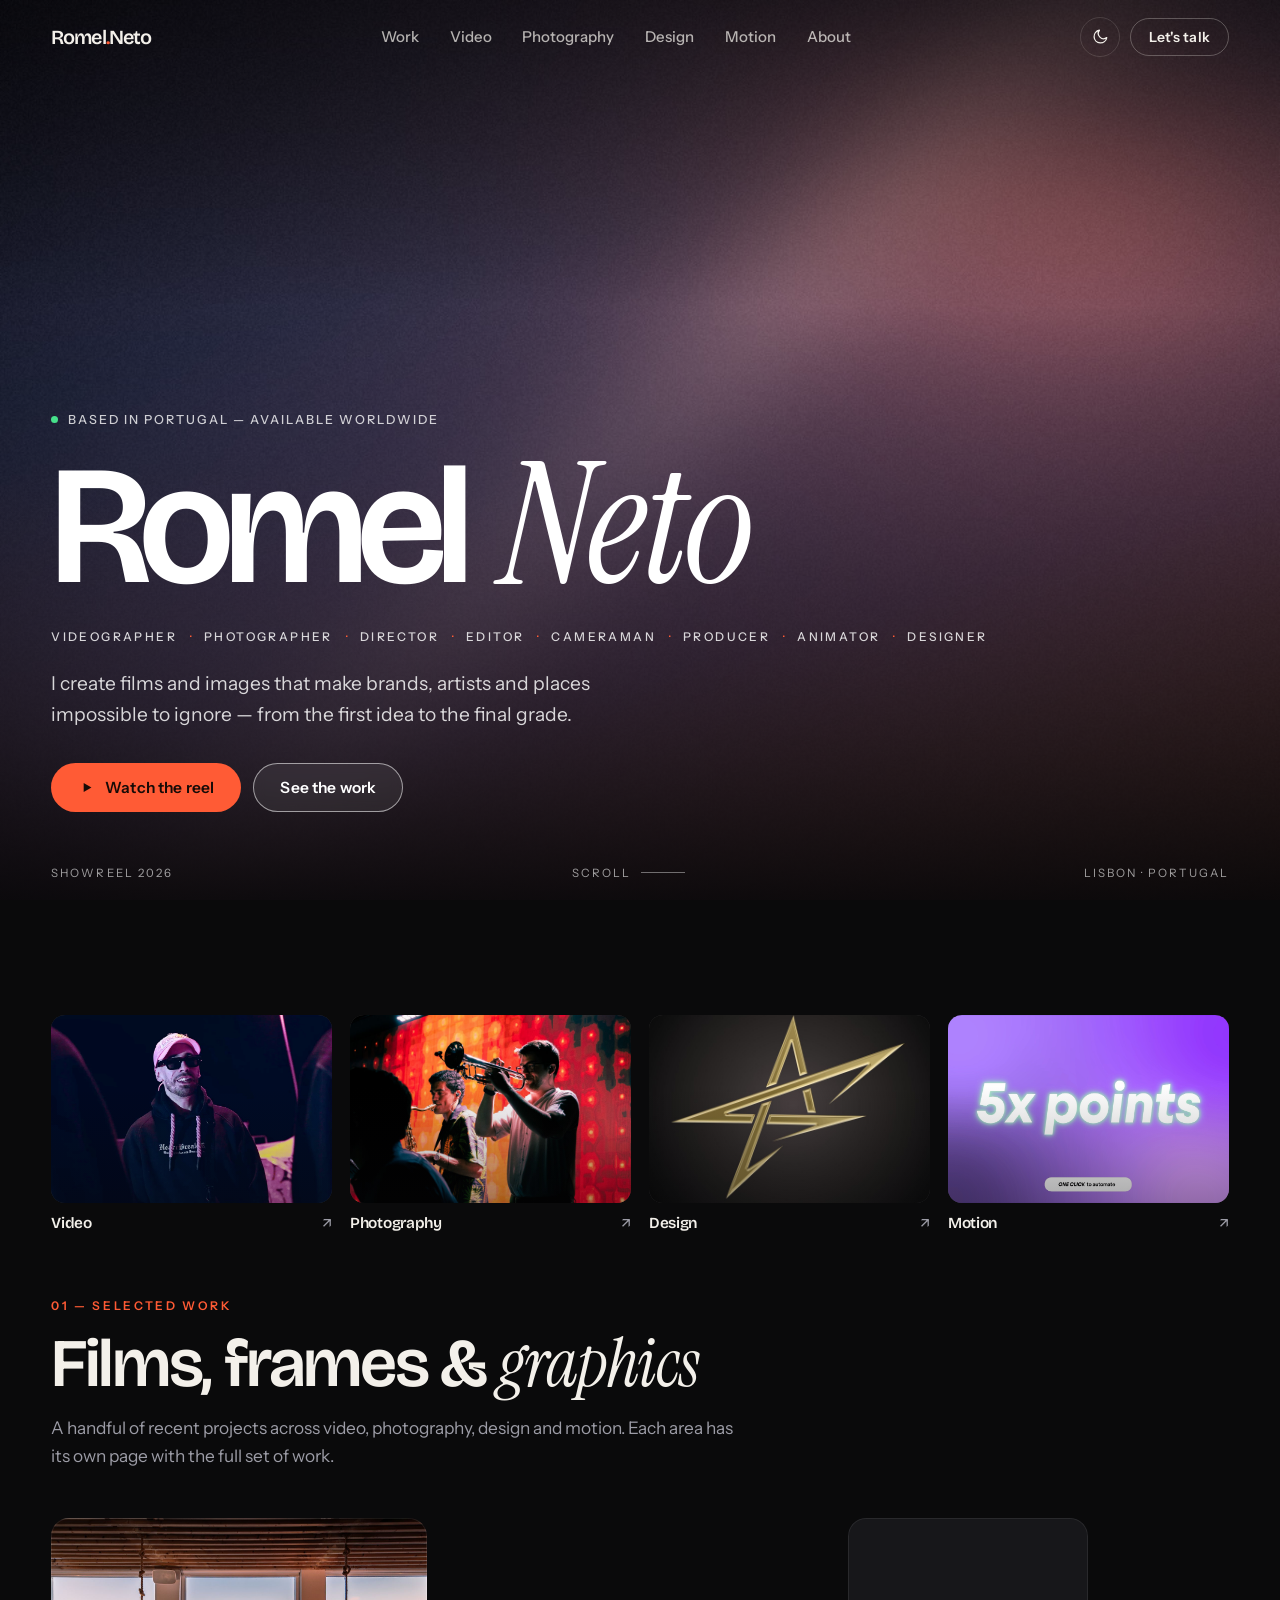
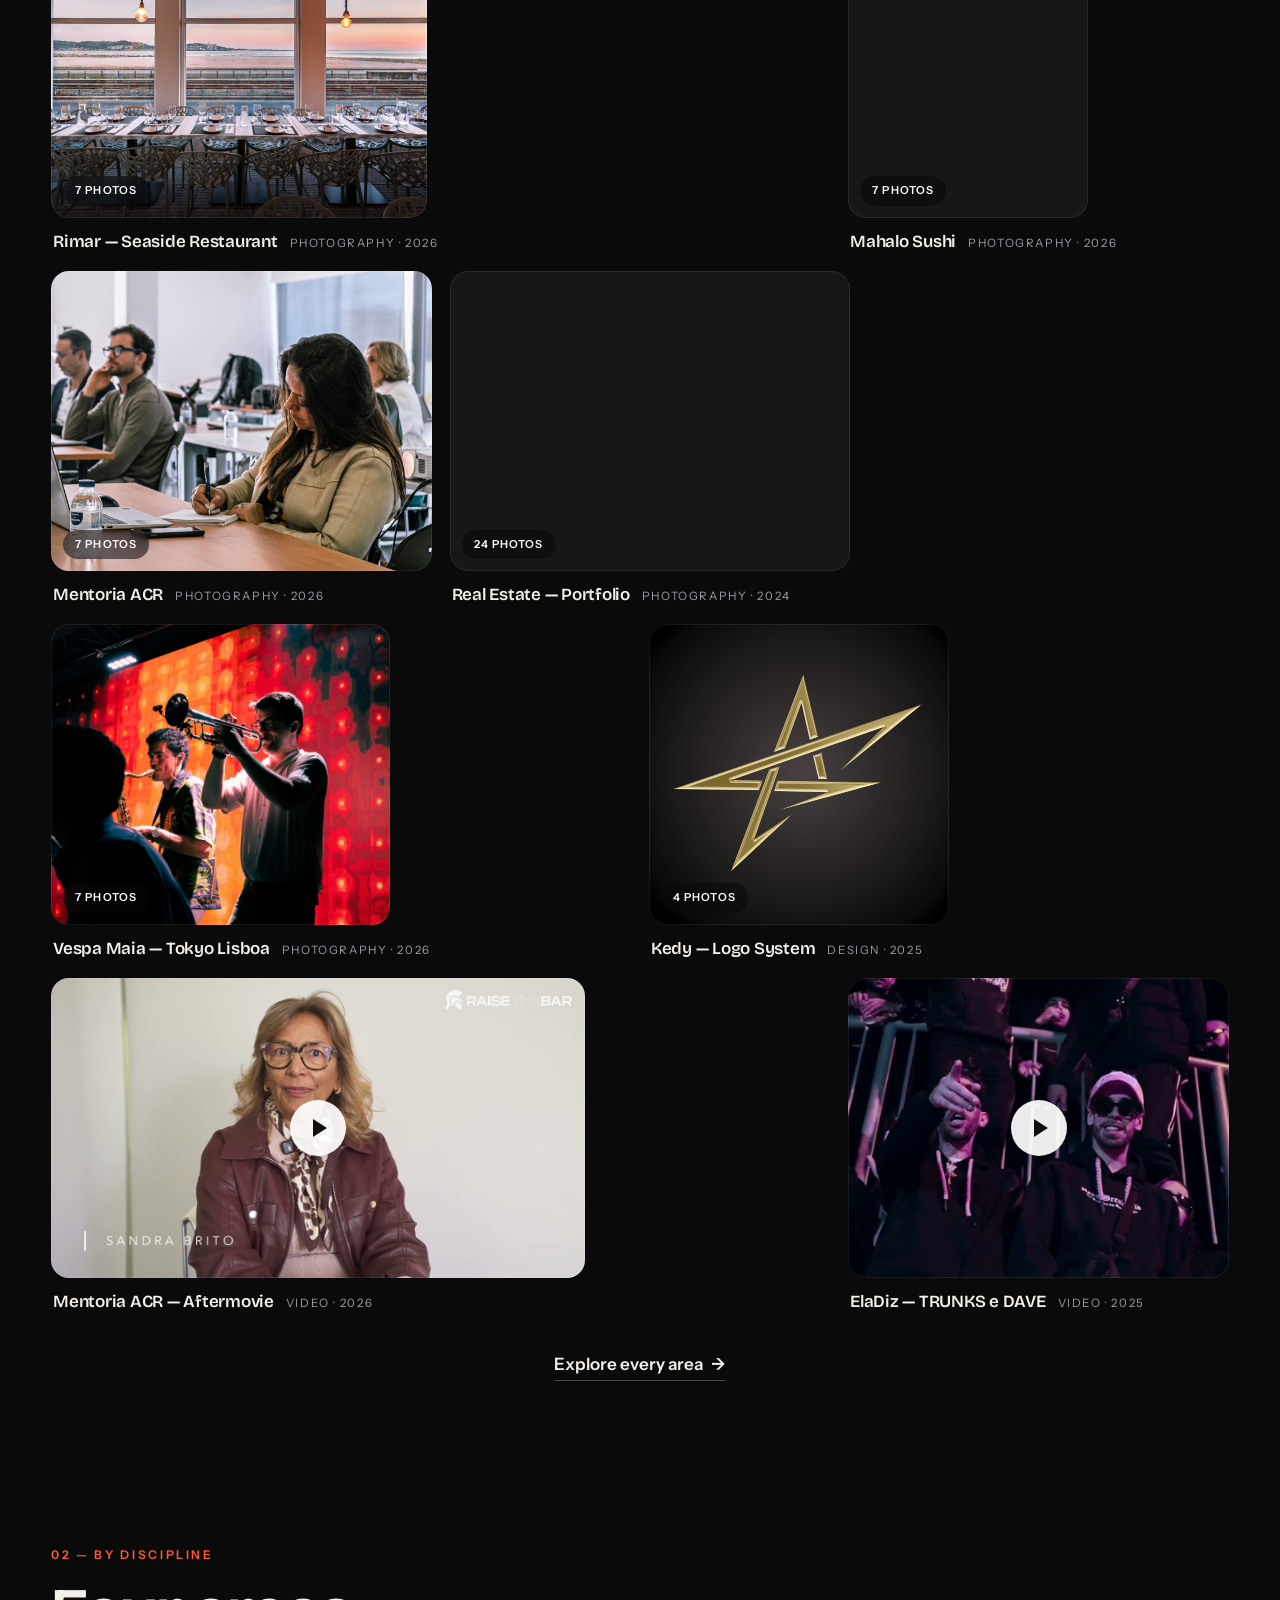
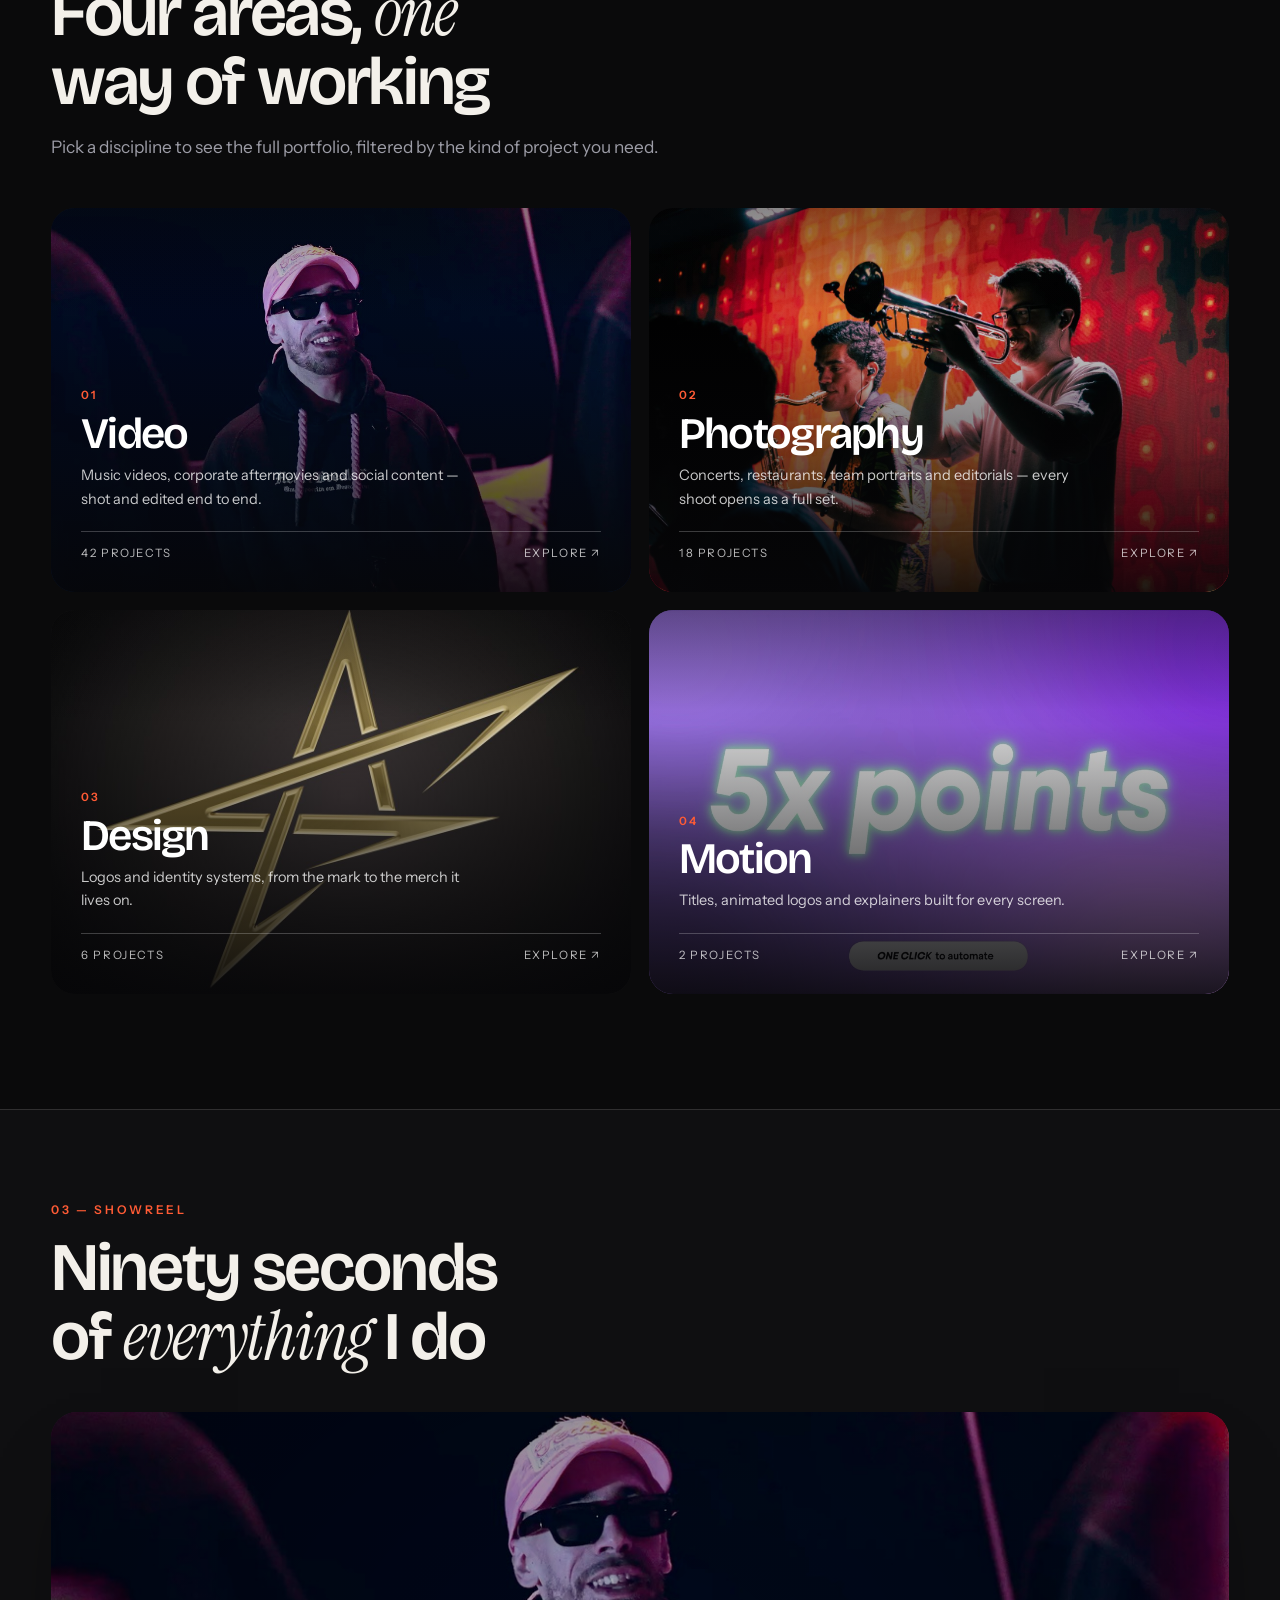
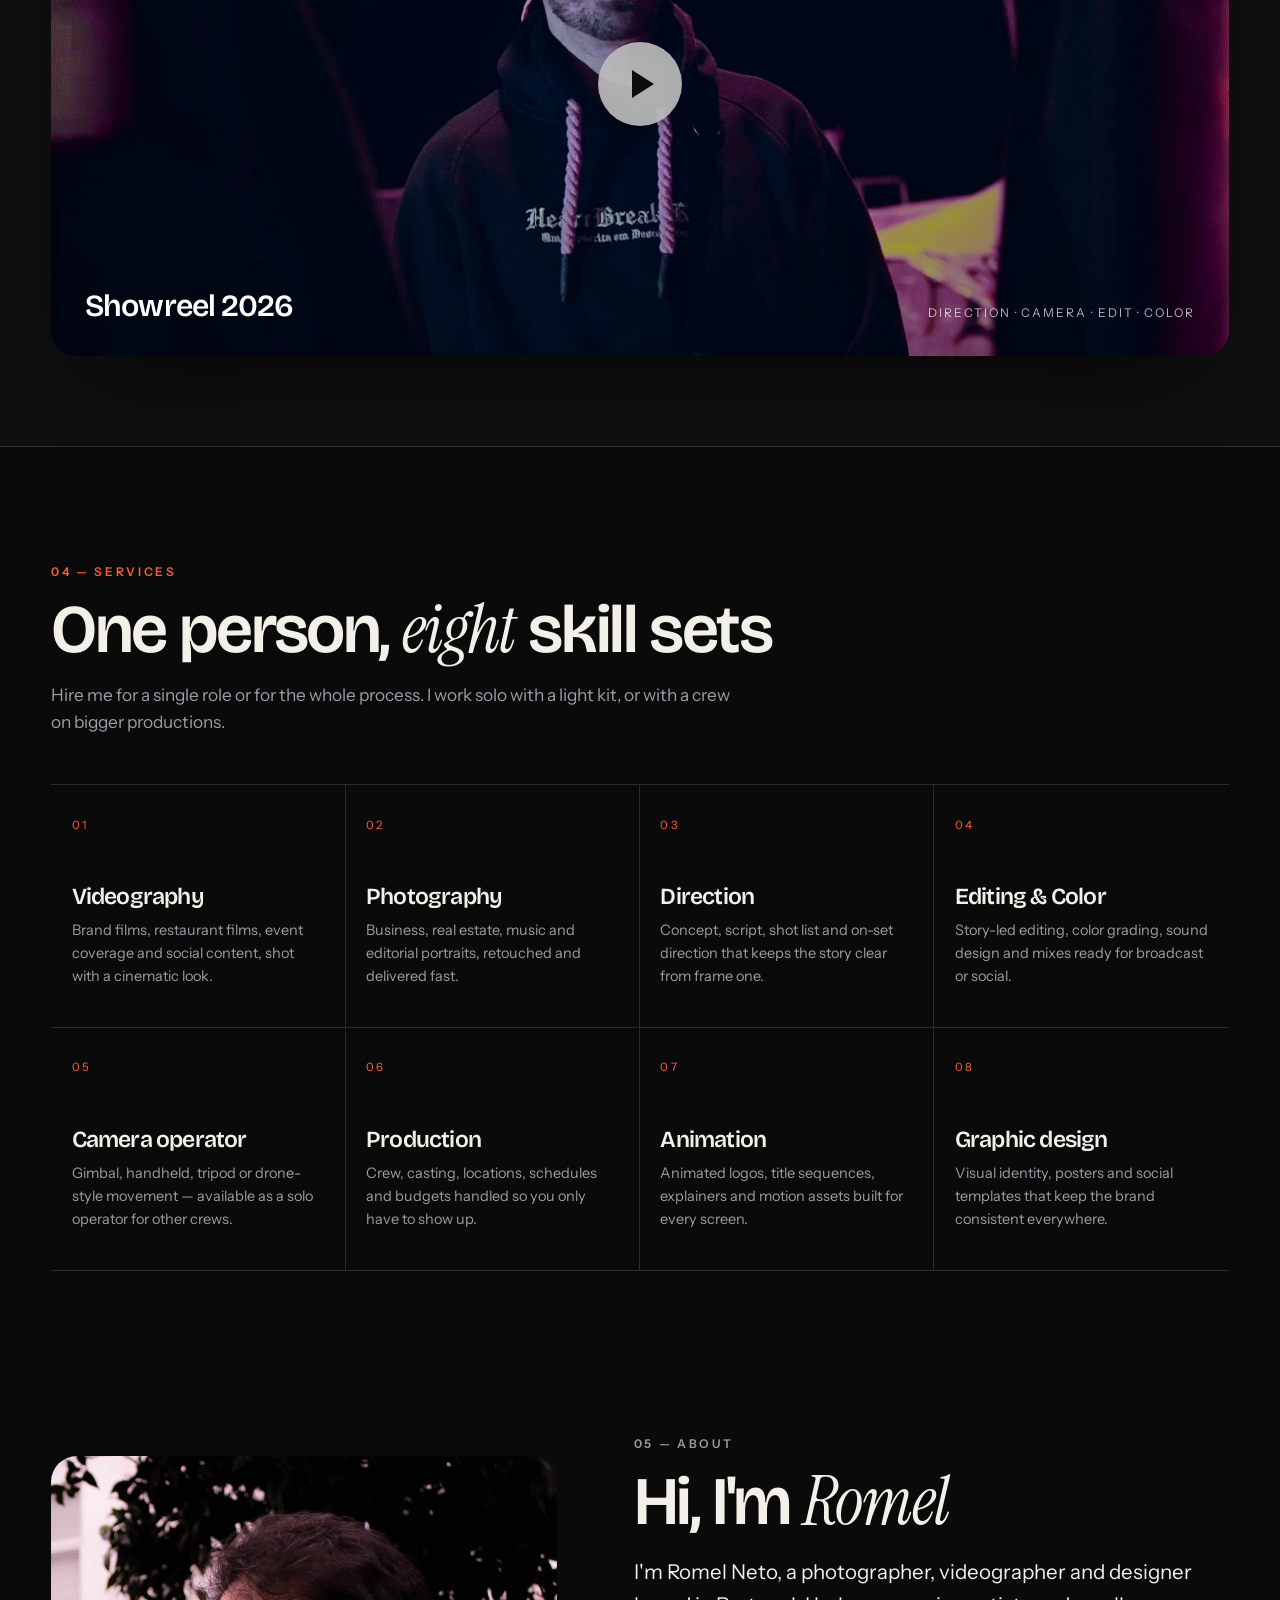
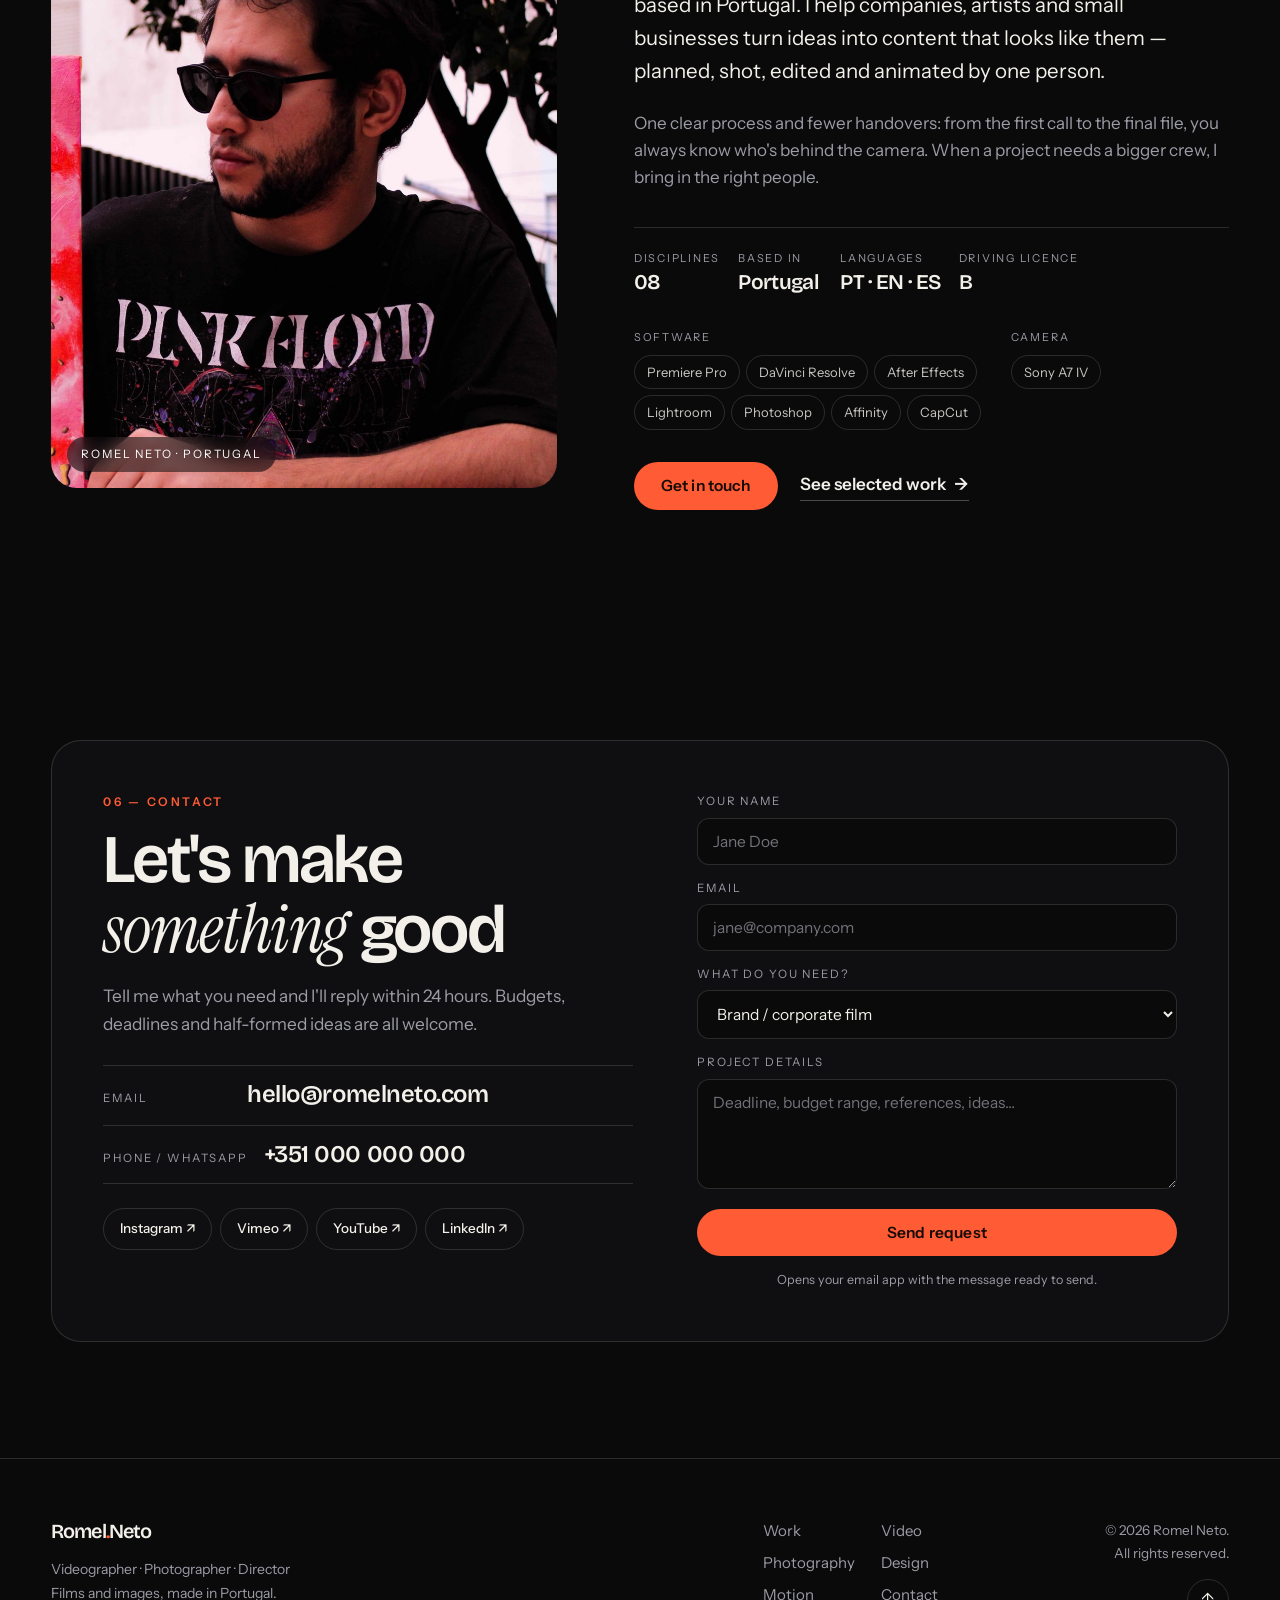
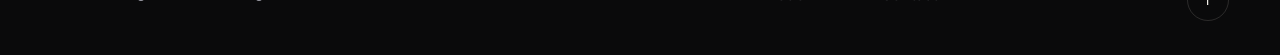
==== index.html @ f3e56a15 "Portfolio site: home, video, photography, design and motion - Static site with per-area pages and ph" ====
<!DOCTYPE html>
<html lang="en" data-theme="dark">
<head>
<meta charset="utf-8">
<meta name="viewport" content="width=device-width, initial-scale=1, viewport-fit=cover">
<title>Romel Neto — Videographer, Photographer &amp; Director</title>
<meta name="description" content="Romel Neto is a photographer, videographer and designer based in Portugal, helping companies, artists and small businesses turn ideas into content that looks like them.">
<meta name="theme-color" content="#0a0a0b">
<meta property="og:type" content="website">
<meta property="og:title" content="Romel Neto — Videographer, Photographer &amp; Director">
<meta property="og:description" content="Films, photography, design and motion graphics. From the first idea to the final grade.">
<meta property="og:image" content="assets/images/hero.jpg">
<link rel="icon" href="data:image/svg+xml,%3Csvg xmlns='http://www.w3.org/2000/svg' viewBox='0 0 64 64'%3E%3Crect width='64' height='64' rx='14' fill='%230a0a0b'/%3E%3Ctext x='32' y='44' font-family='Helvetica,Arial' font-size='30' font-weight='700' fill='%23ff5b35' text-anchor='middle'%3ERN%3C/text%3E%3C/svg%3E">
<script type="application/ld+json">
{"@context":"https://schema.org","@type":"Person","name":"Romel Neto","jobTitle":"Videographer, Photographer, Director, Editor, Cameraman, Producer, Animator, Designer","description":"Photographer, videographer and designer based in Portugal, helping companies, artists and small businesses turn ideas into content that looks like them.","image":"assets/images/hero.jpg","email":"hello@romelneto.com","address":{"@type":"PostalAddress","addressCountry":"PT"},"knowsAbout":["Videography","Photography","Film direction","Video editing","Color grading","Production","Animation","Graphic design"]}
</script>
<link rel="preconnect" href="https://fonts.googleapis.com">
<link rel="preconnect" href="https://fonts.gstatic.com" crossorigin>
<link rel="stylesheet" href="https://fonts.googleapis.com/css2?family=Bricolage+Grotesque:opsz,wght@12..96,400;12..96,500;12..96,600;12..96,700&family=Instrument+Sans:ital,wght@0,400;0,500;0,600;1,400&family=Instrument+Serif:ital@0;1&display=swap">
<link rel="stylesheet" href="assets/css/styles.css">
</head>
<body>
<a class="skip" href="#work">Skip to work</a>

<header class="head" id="head">
  <div class="shell head-inner">
    <a class="brand" href="#top">Romel<span class="brand-dot">.</span>Neto</a>

    <nav class="nav" aria-label="Main navigation">
      <a href="#work">Work</a>
      <a href="video.html">Video</a>
      <a href="photography.html">Photography</a>
      <a href="design.html">Design</a>
      <a href="motion.html">Motion</a>
      <a href="#about">About</a>
    </nav>

    <div class="head-actions">
      <button class="icon-btn" id="themeBtn" type="button" aria-label="Switch to light theme">
        <svg class="i-moon" viewBox="0 0 24 24" aria-hidden="true"><path d="M21 12.8A8.5 8.5 0 1 1 11.2 3a7 7 0 0 0 9.8 9.8Z"/></svg>
        <svg class="i-sun" viewBox="0 0 24 24" aria-hidden="true"><circle cx="12" cy="12" r="4.2"/><path d="M12 2v2.6M12 19.4V22M2 12h2.6M19.4 12H22M4.9 4.9l1.8 1.8M17.3 17.3l1.8 1.8M19.1 4.9l-1.8 1.8M6.7 17.3l-1.8 1.8"/></svg>
      </button>
      <a class="btn btn--ghost btn--sm head-cta" href="#contact">Let's talk</a>
      <button class="burger" id="burger" type="button" aria-label="Open menu" aria-expanded="false" aria-controls="mobileNav">
        <span></span><span></span>
      </button>
    </div>
  </div>

  <div class="mobile-nav" id="mobileNav" hidden>
    <a href="#work">Work</a>
    <a href="video.html">Video</a>
    <a href="photography.html">Photography</a>
    <a href="design.html">Design</a>
    <a href="motion.html">Motion</a>
    <a href="#about">About</a>
    <a href="#contact">Contact</a>
    <a class="mobile-mail" href="mailto:hello@romelneto.com">hello@romelneto.com</a>
  </div>
</header>

<main>
  <!-- ============ HERO ============ -->
  <section class="hero" id="top">
    <div class="hero-media">
      <!-- Replace assets/images/hero.jpg and (optionally) assets/video/hero.mp4 with your own footage -->
      <img src="assets/images/hero.jpg" alt="" fetchpriority="high">
      <video id="heroVideo" muted loop playsinline preload="none" poster="assets/images/hero.jpg" data-src="assets/video/hero.mp4"></video>
      <span class="hero-scrim" aria-hidden="true"></span>
    </div>

    <div class="shell hero-inner">
      <p class="eyebrow"><span class="pulse" aria-hidden="true"></span> Based in Portugal — available worldwide</p>

      <h1 class="hero-title">
        <span class="hero-line">Romel</span>
        <span class="hero-line serif">Neto</span>
      </h1>

      <p class="roles"><span>Videographer</span><span>Photographer</span><span>Director</span><span>Editor</span><span>Cameraman</span><span>Producer</span><span>Animator</span><span>Designer</span></p>

      <p class="hero-lead">I create films and images that make brands, artists and places impossible to ignore — from the first idea to the final grade.</p>

      <div class="hero-cta">
        <button class="btn btn--primary" id="watchReel" type="button">
          <svg viewBox="0 0 24 24" aria-hidden="true"><path d="M8 5.5v13l11-6.5-11-6.5Z"/></svg>
          Watch the reel
        </button>
        <a class="btn btn--glass" href="#work">See the work</a>
      </div>
    </div>

    <div class="hero-foot shell">
      <span>Showreel 2026</span>
      <a class="scroll-cue" href="#work"><span>Scroll</span><i aria-hidden="true"></i></a>
      <span>Lisbon · Portugal</span>
    </div>
  </section>

  <!-- ============ WORK ============ -->
  <section class="section" id="work">
    <div class="shell">
      <!-- Quick area selector — rendered from AREAS in assets/js/projects.js -->
      <nav class="area-strip reveal" id="areaStrip" aria-label="Browse by area"></nav>

      <header class="sec-head reveal">
        <p class="kicker">01 — Selected work</p>
        <h2>Films, frames &amp; <span class="serif">graphics</span></h2>
        <p class="sec-lead">A handful of recent projects across video, photography, design and motion. Each area has its own page with the full set of work.</p>
      </header>

      <div class="work-grid" id="workGrid"></div>

      <div class="work-more reveal">
        <a class="link-arrow" href="#areas">Explore every area <span aria-hidden="true">→</span></a>
      </div>
    </div>
  </section>

  <!-- ============ AREAS ============ -->
  <section class="section section--tight" id="areas">
    <div class="shell">
      <header class="sec-head reveal">
        <p class="kicker">02 — By discipline</p>
        <h2>Four areas, <span class="serif">one</span> way of working</h2>
        <p class="sec-lead">Pick a discipline to see the full portfolio, filtered by the kind of project you need.</p>
      </header>

      <div class="area-cards" id="areaCards"></div>
    </div>
  </section>

  <!-- ============ REEL ============ -->
  <section class="reel-band">
    <div class="shell">
      <div class="reel-head reveal">
        <p class="kicker">03 — Showreel</p>
        <h2>Ninety seconds of <span class="serif">everything</span> I do</h2>
      </div>
      <button class="reel-card reveal" id="reelCard" type="button" data-poster="assets/images/reel.jpg" data-src="assets/video/reel.mp4" data-title="Showreel 2026">
        <img src="assets/images/reel.jpg" alt="Showreel 2026 — still frame">
        <span class="play-badge play-badge--lg" aria-hidden="true"><i></i></span>
        <span class="reel-meta">
          <b>Showreel 2026</b>
          <small>Direction · Camera · Edit · Color</small>
        </span>
      </button>
    </div>
  </section>

  <!-- ============ SERVICES ============ -->
  <section class="section" id="services">
    <div class="shell">
      <header class="sec-head reveal">
        <p class="kicker">04 — Services</p>
        <h2>One person, <span class="serif">eight</span> skill sets</h2>
        <p class="sec-lead">Hire me for a single role or for the whole process. I work solo with a light kit, or with a crew on bigger productions.</p>
      </header>

      <ul class="services">
        <li class="service reveal"><span class="num">01</span><h3>Videography</h3><p>Brand films, restaurant films, event coverage and social content, shot with a cinematic look.</p></li>
        <li class="service reveal"><span class="num">02</span><h3>Photography</h3><p>Business, real estate, music and editorial portraits, retouched and delivered fast.</p></li>
        <li class="service reveal"><span class="num">03</span><h3>Direction</h3><p>Concept, script, shot list and on-set direction that keeps the story clear from frame one.</p></li>
        <li class="service reveal"><span class="num">04</span><h3>Editing &amp; Color</h3><p>Story-led editing, color grading, sound design and mixes ready for broadcast or social.</p></li>
        <li class="service reveal"><span class="num">05</span><h3>Camera operator</h3><p>Gimbal, handheld, tripod or drone-style movement — available as a solo operator for other crews.</p></li>
        <li class="service reveal"><span class="num">06</span><h3>Production</h3><p>Crew, casting, locations, schedules and budgets handled so you only have to show up.</p></li>
        <li class="service reveal"><span class="num">07</span><h3>Animation</h3><p>Animated logos, title sequences, explainers and motion assets built for every screen.</p></li>
        <li class="service reveal"><span class="num">08</span><h3>Graphic design</h3><p>Visual identity, posters and social templates that keep the brand consistent everywhere.</p></li>
      </ul>
    </div>
  </section>

  <!-- ============ ABOUT ============ -->
  <section class="section section--tight" id="about">
    <div class="shell about">
      <div class="about-media reveal">
        <img src="assets/images/about.jpg" alt="Portrait of Romel Neto" loading="lazy">
        <span class="about-tag">Romel Neto · Portugal</span>
      </div>

      <div class="about-text reveal">
        <p class="kicker">05 — About</p>
        <h2>Hi, I'm <span class="serif">Romel</span></h2>
        <p class="lead">I'm Romel Neto, a photographer, videographer and designer based in Portugal. I help companies, artists and small businesses turn ideas into content that looks like them — planned, shot, edited and animated by one person.</p>
        <p>One clear process and fewer handovers: from the first call to the final file, you always know who's behind the camera. When a project needs a bigger crew, I bring in the right people.</p>

        <dl class="facts">
          <div><dt>Disciplines</dt><dd>08</dd></div>
          <div><dt>Based in</dt><dd>Portugal</dd></div>
          <div><dt>Languages</dt><dd>PT · EN · ES</dd></div>
          <div><dt>Driving licence</dt><dd>B</dd></div>
        </dl>

        <div class="skills">
          <div class="skills-block">
            <p class="skills-label">Software</p>
            <ul class="skills-list">
              <li>Premiere Pro</li>
              <li>DaVinci Resolve</li>
              <li>After Effects</li>
              <li>Lightroom</li>
              <li>Photoshop</li>
              <li>Affinity</li>
              <li>CapCut</li>
            </ul>
          </div>
          <div class="skills-block">
            <p class="skills-label">Camera</p>
            <ul class="skills-list">
              <li>Sony A7 IV</li>
            </ul>
          </div>
        </div>

        <div class="about-cta">
          <a class="btn btn--primary" href="#contact">Get in touch</a>
          <a class="link-arrow" href="#work">See selected work <span aria-hidden="true">→</span></a>
        </div>
      </div>
    </div>
  </section>

  <!-- ============ CONTACT ============ -->
  <section class="section" id="contact">
    <div class="shell">
      <div class="contact">
        <div class="contact-intro reveal">
          <p class="kicker">06 — Contact</p>
          <h2>Let's make <span class="serif">something</span> good</h2>
          <p class="lead">Tell me what you need and I'll reply within 24 hours. Budgets, deadlines and half-formed ideas are all welcome.</p>

          <div class="direct">
            <a class="direct-item" href="mailto:hello@romelneto.com">
              <span>Email</span>
              <b>hello@romelneto.com</b>
            </a>
            <a class="direct-item" href="tel:+351000000000">
              <span>Phone / WhatsApp</span>
              <b>+351 000 000 000</b>
            </a>
          </div>

          <ul class="socials">
            <li><a href="#" target="_blank" rel="noopener">Instagram ↗</a></li>
            <li><a href="#" target="_blank" rel="noopener">Vimeo ↗</a></li>
            <li><a href="#" target="_blank" rel="noopener">YouTube ↗</a></li>
            <li><a href="#" target="_blank" rel="noopener">LinkedIn ↗</a></li>
          </ul>
        </div>

        <!-- The form opens the visitor's email app (no server needed).
             For real inbox delivery, sign up at formspree.io and set action="https://formspree.io/f/YOUR_ID" method="POST". -->
        <form class="form reveal" id="contactForm" novalidate>
          <label class="field">
            <span>Your name</span>
            <input id="cfName" name="name" type="text" autocomplete="name" placeholder="Jane Doe" required>
          </label>
          <label class="field">
            <span>Email</span>
            <input id="cfEmail" name="email" type="email" autocomplete="email" placeholder="jane@company.com" required>
          </label>
          <label class="field">
            <span>What do you need?</span>
            <select id="cfType" name="type">
              <option>Brand / corporate film</option>
              <option>Restaurant film</option>
              <option>Music video</option>
              <option>Social media content</option>
              <option>Photography</option>
              <option>Graphic design</option>
              <option>Motion graphics</option>
              <option>Something else</option>
            </select>
          </label>
          <label class="field">
            <span>Project details</span>
            <textarea id="cfMsg" name="message" rows="4" placeholder="Deadline, budget range, references, ideas…" required></textarea>
          </label>
          <button class="btn btn--primary btn--block" type="submit">Send request</button>
          <p class="form-note">Opens your email app with the message ready to send.</p>
        </form>
      </div>
    </div>
  </section>
</main>

<footer class="foot">
  <div class="shell foot-inner">
    <div class="foot-brand">
      <a class="brand" href="#top">Romel<span class="brand-dot">.</span>Neto</a>
      <p>Videographer · Photographer · Director<br>Films and images, made in Portugal.</p>
    </div>
    <nav class="foot-nav" aria-label="Footer">
      <a href="#work">Work</a>
      <a href="video.html">Video</a>
      <a href="photography.html">Photography</a>
      <a href="design.html">Design</a>
      <a href="motion.html">Motion</a>
      <a href="#contact">Contact</a>
    </nav>
    <div class="foot-meta">
      <p>© <span id="year">2026</span> Romel Neto.<br>All rights reserved.</p>
      <a class="to-top" href="#top" aria-label="Back to top">↑</a>
    </div>
  </div>
</footer>

<!-- ============ LIGHTBOX ============ -->
<dialog class="lb" id="lightbox" aria-label="Project viewer">
  <div class="lb-bar">
    <span class="lb-count" id="lbCount"></span>
    <button class="lb-btn" type="button" id="lbClose" aria-label="Close">
      <svg viewBox="0 0 24 24" aria-hidden="true"><path d="M6 6l12 12M18 6 6 18"/></svg>
    </button>
  </div>
  <button class="lb-nav lb-prev" type="button" id="lbPrev" aria-label="Previous project">
    <svg viewBox="0 0 24 24" aria-hidden="true"><path d="M15 5l-7 7 7 7"/></svg>
  </button>
  <button class="lb-nav lb-next" type="button" id="lbNext" aria-label="Next project">
    <svg viewBox="0 0 24 24" aria-hidden="true"><path d="M9 5l7 7-7 7"/></svg>
  </button>
  <figure class="lb-figure">
    <div class="lb-media" id="lbMedia"></div>
    <figcaption class="lb-cap" id="lbCap"></figcaption>
  </figure>
</dialog>

<div class="toast" id="toast" role="status" aria-live="polite"></div>

<noscript><p class="noscript">This portfolio uses JavaScript to display the media gallery. Please enable it to see the work.</p></noscript>

<script src="assets/js/projects.js" defer></script>
<script src="assets/js/ui.js" defer></script>
<script src="assets/js/main.js" defer></script>
</body>
</html>
---- assets/css/styles.css ----
/* ==========================================================================
   Romel Neto — portfolio
   1. Tokens
   2. Base
   3. Buttons & links
   4. Header
   5. Hero
   6. Sections & headings
   7. Work grid + filters
   8. Reel band
   9. Services
   10. About
   11. Contact
   12. Footer
   13. Lightbox
   14. Motion / helpers
   ========================================================================== */

/* ---------- 1. Tokens ---------- */
:root {
  --shell: 1320px;
  --gap: clamp(10px, 1.4vw, 18px);
  --radius: 18px;
  --head-h: 74px;

  --bg: #0a0a0b;
  --bg-soft: #0f0f11;
  --panel: #17171a;
  --panel-2: #202025;
  --text: #f3f0ea;
  --muted: #9c9ca6;
  --line: rgba(243, 240, 234, .14);
  --line-strong: rgba(243, 240, 234, .28);
  --accent: #ff5b35;
  --accent-ink: #170b07;
  --on-media: #fff;

  --ease: cubic-bezier(.22, .7, .24, 1);
  --shadow: 0 40px 90px -50px rgba(0, 0, 0, .9);

  --font-display: "Bricolage Grotesque", "Instrument Sans", system-ui, sans-serif;
  --font-body: "Instrument Sans", system-ui, -apple-system, sans-serif;
  --font-serif: "Instrument Serif", Georgia, serif;
}

html[data-theme="light"] {
  --bg: #f4f1ea;
  --bg-soft: #ebe7de;
  --panel: #e3ded4;
  --panel-2: #d8d2c7;
  --text: #101013;
  --muted: #5b5b64;
  --line: rgba(16, 16, 19, .15);
  --line-strong: rgba(16, 16, 19, .32);
  --accent: #e8451f;
  --accent-ink: #fff;
  --shadow: 0 40px 90px -55px rgba(30, 20, 10, .55);
}

/* ---------- 2. Base ---------- */
*, *::before, *::after { box-sizing: border-box; }

html {
  scroll-behavior: smooth;
  scroll-padding-top: calc(var(--head-h) + 16px);
  -webkit-text-size-adjust: 100%;
}

body {
  margin: 0;
  background: var(--bg);
  color: var(--text);
  font: 400 17px/1.6 var(--font-body);
  -webkit-font-smoothing: antialiased;
  overflow-x: hidden;
}

h1, h2, h3, h4 {
  font-family: var(--font-display);
  font-weight: 600;
  letter-spacing: -.035em;
  line-height: 1.02;
  margin: 0;
}

p { margin: 0 0 1em; }
img, video { display: block; max-width: 100%; }
ul { margin: 0; padding: 0; list-style: none; }
a { color: inherit; }
button { font: inherit; color: inherit; }

.serif {
  font-family: var(--font-serif);
  font-style: italic;
  font-weight: 400;
  letter-spacing: -.02em;
}

.shell {
  width: 100%;
  max-width: var(--shell);
  margin-inline: auto;
  padding-inline: clamp(18px, 4vw, 56px);
}

.skip {
  position: fixed;
  top: 8px;
  left: 8px;
  z-index: 100;
  padding: 10px 16px;
  border-radius: 999px;
  background: var(--accent);
  color: var(--accent-ink);
  font-weight: 600;
  text-decoration: none;
  transform: translateY(-160%);
  transition: transform .2s var(--ease);
}
.skip:focus-visible { transform: translateY(0); }

:focus-visible {
  outline: 2px solid var(--accent);
  outline-offset: 3px;
  border-radius: 4px;
}

/* ---------- 3. Buttons & links ---------- */
.btn {
  --btn-bg: transparent;
  display: inline-flex;
  align-items: center;
  justify-content: center;
  gap: 10px;
  padding: 15px 26px;
  border: 1px solid transparent;
  border-radius: 999px;
  background: var(--btn-bg);
  color: inherit;
  font: 600 15.5px/1 var(--font-body);
  letter-spacing: .01em;
  text-decoration: none;
  cursor: pointer;
  transition: transform .35s var(--ease), background-color .3s, border-color .3s, color .3s;
  white-space: nowrap;
}
.btn svg { width: 17px; height: 17px; fill: currentColor; flex: none; }
.btn:hover { transform: translateY(-2px); }
.btn:active { transform: translateY(0); }

.btn--primary { background: var(--accent); color: var(--accent-ink); }
.btn--primary:hover { background: color-mix(in srgb, var(--accent) 88%, #fff); }

.btn--ghost { border-color: var(--line-strong); }
.btn--ghost:hover { border-color: var(--text); }

.btn--glass {
  border-color: rgba(255, 255, 255, .55);
  color: #fff;
  backdrop-filter: blur(6px);
  background: rgba(255, 255, 255, .07);
}
.btn--glass:hover { background: rgba(255, 255, 255, .16); }

.btn--sm { padding: 11px 18px; font-size: 14px; }
.btn--block { width: 100%; }

.icon-btn {
  display: grid;
  place-items: center;
  width: 40px;
  height: 40px;
  border: 1px solid var(--line);
  border-radius: 50%;
  background: none;
  cursor: pointer;
  transition: border-color .25s, transform .25s var(--ease);
}
.icon-btn:hover { border-color: var(--text); transform: rotate(-12deg); }
.icon-btn svg {
  width: 18px;
  height: 18px;
  fill: none;
  stroke: currentColor;
  stroke-width: 1.7;
  stroke-linecap: round;
  stroke-linejoin: round;
}
.i-sun { display: none; }
html[data-theme="light"] .i-sun { display: block; }
html[data-theme="light"] .i-moon { display: none; }

.link-arrow {
  display: inline-flex;
  gap: 8px;
  align-items: center;
  font-weight: 600;
  text-decoration: none;
  border-bottom: 1px solid var(--line-strong);
  padding-bottom: 2px;
  transition: gap .25s var(--ease), border-color .25s;
}
.link-arrow:hover { gap: 14px; border-color: var(--text); }

/* ---------- 4. Header ---------- */
.head {
  position: fixed;
  inset: 0 0 auto 0;
  z-index: 40;
  padding-top: env(safe-area-inset-top, 0px);
  transition: background-color .35s, backdrop-filter .35s, border-color .35s;
  border-bottom: 1px solid transparent;
}
.head.is-scrolled {
  background: color-mix(in srgb, var(--bg) 86%, transparent);
  backdrop-filter: blur(14px) saturate(1.2);
  border-bottom-color: var(--line);
}
.head-inner {
  display: flex;
  align-items: center;
  justify-content: space-between;
  gap: 24px;
  height: var(--head-h);
}

.brand {
  font: 600 20px/1 var(--font-display);
  letter-spacing: -.045em;
  text-decoration: none;
  white-space: nowrap;
}
.brand-dot { color: var(--accent); }

.nav { display: flex; gap: clamp(14px, 2.4vw, 34px); }
.nav a {
  position: relative;
  font-size: 15px;
  font-weight: 500;
  text-decoration: none;
  padding: 6px 0;
  color: color-mix(in srgb, var(--text) 72%, transparent);
  transition: color .25s;
}
.nav a::after {
  content: "";
  position: absolute;
  left: 0;
  right: 0;
  bottom: 0;
  height: 1px;
  background: var(--accent);
  transform: scaleX(0);
  transform-origin: left;
  transition: transform .35s var(--ease);
}
.nav a:hover,
.nav a.is-current,
.nav a[aria-current="page"] { color: var(--text); }
.nav a:hover::after,
.nav a.is-current::after,
.nav a[aria-current="page"]::after { transform: scaleX(1); }

.head-actions { display: flex; align-items: center; gap: 10px; }

.burger {
  display: none;
  width: 42px;
  height: 42px;
  border: 1px solid var(--line);
  border-radius: 50%;
  background: none;
  cursor: pointer;
  padding: 0;
  position: relative;
}
.burger span {
  position: absolute;
  left: 50%;
  width: 17px;
  height: 1.5px;
  background: currentColor;
  transform: translateX(-50%);
  transition: transform .3s var(--ease), opacity .2s;
}
.burger span:first-child { top: 17px; }
.burger span:last-child { top: 23px; }
.burger[aria-expanded="true"] span:first-child { transform: translateX(-50%) translateY(3px) rotate(45deg); }
.burger[aria-expanded="true"] span:last-child { transform: translateX(-50%) translateY(-3px) rotate(-45deg); }

.mobile-nav {
  display: grid;
  gap: 2px;
  padding: 10px clamp(18px, 4vw, 56px) 26px;
  background: var(--bg);
  border-bottom: 1px solid var(--line);
}
.mobile-nav[hidden] { display: none; }
.mobile-nav a {
  font: 600 30px/1.25 var(--font-display);
  letter-spacing: -.03em;
  text-decoration: none;
  padding: 10px 0;
  border-bottom: 1px solid var(--line);
}
.mobile-nav .mobile-mail {
  font: 500 15px var(--font-body);
  color: var(--muted);
  border: 0;
  padding-top: 18px;
}

/* ---------- 5. Hero ---------- */
.hero {
  position: relative;
  min-height: 100svh;
  display: flex;
  flex-direction: column;
  justify-content: flex-end;
  padding-top: calc(var(--head-h) + 40px);
  overflow: hidden;
  color: #fff;
  isolation: isolate;
}

.hero-media { position: absolute; inset: 0; z-index: -2; background: #0b0b0d; }
.hero-media img,
.hero-media video {
  position: absolute;
  inset: 0;
  width: 100%;
  height: 100%;
  object-fit: cover;
}
.hero-media img { animation: heroZoom 26s ease-in-out infinite alternate; }
.hero-media video { opacity: 0; transition: opacity .9s ease; }
.hero-media video.is-playing { opacity: 1; }
.hero-scrim {
  position: absolute;
  inset: 0;
  background:
    linear-gradient(to top, rgba(6, 6, 8, .94) 0%, rgba(6, 6, 8, .55) 34%, rgba(6, 6, 8, .12) 66%, rgba(6, 6, 8, .5) 100%),
    radial-gradient(120% 80% at 15% 100%, rgba(255, 91, 53, .18), transparent 60%);
}

.hero-inner { position: relative; padding-bottom: clamp(24px, 4vw, 56px); }

.eyebrow {
  display: inline-flex;
  align-items: center;
  gap: 10px;
  margin: 0 0 clamp(14px, 2vw, 22px);
  font-size: 12.5px;
  font-weight: 500;
  letter-spacing: .16em;
  text-transform: uppercase;
  color: rgba(255, 255, 255, .78);
}
.pulse {
  width: 7px;
  height: 7px;
  border-radius: 50%;
  background: #46e08b;
  box-shadow: 0 0 0 0 rgba(70, 224, 139, .55);
  animation: pulse 2.6s infinite;
}

.hero-title {
  display: flex;
  flex-wrap: wrap;
  align-items: baseline;
  gap: 0 .22em;
  font-size: clamp(58px, 13.2vw, 178px);
  font-weight: 600;
  line-height: .86;
  letter-spacing: -.055em;
  margin: 0 0 clamp(16px, 2.4vw, 28px);
  text-wrap: balance;
}
.hero-title .serif { color: #fff; }
.hero-line { display: inline-block; animation: riseIn .9s var(--ease) both; }
.hero-line.serif { animation-delay: .08s; }

.roles {
  display: flex;
  flex-wrap: wrap;
  align-items: center;
  gap: 6px 13px;
  margin: 0 0 clamp(14px, 2vw, 22px);
  font-size: 12px;
  font-weight: 500;
  letter-spacing: .2em;
  text-transform: uppercase;
  color: rgba(255, 255, 255, .82);
}
.roles span { white-space: nowrap; }
.roles span + span::before {
  content: "·";
  color: var(--accent);
  letter-spacing: 0;
  margin-right: 13px;
}

.hero-lead {
  max-width: 46ch;
  margin: 0 0 clamp(22px, 3vw, 34px);
  font-size: clamp(16px, 1.5vw, 20px);
  color: rgba(255, 255, 255, .82);
  text-wrap: pretty;
}

.hero-cta { display: flex; flex-wrap: wrap; gap: 12px; }

.hero-foot {
  position: relative;
  display: flex;
  align-items: center;
  justify-content: space-between;
  gap: 16px;
  padding-bottom: calc(18px + env(safe-area-inset-bottom, 0px));
  font-size: 11.5px;
  letter-spacing: .18em;
  text-transform: uppercase;
  color: rgba(255, 255, 255, .6);
}
.hero-foot > span:last-child { text-align: right; }

.scroll-cue { display: inline-flex; align-items: center; gap: 10px; text-decoration: none; }
.scroll-cue i {
  width: 44px;
  height: 1px;
  background: rgba(255, 255, 255, .4);
  position: relative;
  overflow: hidden;
}
.scroll-cue i::after {
  content: "";
  position: absolute;
  inset: 0;
  background: #fff;
  transform: translateX(-100%);
  animation: cue 2.6s var(--ease) infinite;
}

/* ---------- 6. Sections & headings ---------- */
.section { padding: clamp(64px, 9vw, 132px) 0; }
.section--tight { padding-top: clamp(24px, 4vw, 48px); }

.sec-head { max-width: 760px; margin-bottom: clamp(28px, 4vw, 48px); }

.kicker {
  margin: 0 0 14px;
  font-size: 12px;
  font-weight: 600;
  letter-spacing: .22em;
  text-transform: uppercase;
  color: var(--accent);
}

h2 {
  font-size: clamp(34px, 5.4vw, 68px);
  margin: 0 0 16px;
  text-wrap: balance;
}

.sec-lead,
.lead {
  max-width: 58ch;
  margin: 0;
  color: var(--muted);
  font-size: clamp(16px, 1.35vw, 18.5px);
  text-wrap: pretty;
}

/* ---------- 7. Work ---------- */
.filters {
  display: flex;
  flex-wrap: wrap;
  gap: 8px;
  margin-bottom: clamp(20px, 3vw, 34px);
}
.filter {
  padding: 10px 18px;
  border: 1px solid var(--line);
  border-radius: 999px;
  background: none;
  font-size: 14px;
  font-weight: 500;
  cursor: pointer;
  color: var(--muted);
  transition: color .25s, border-color .25s, background-color .25s, transform .25s var(--ease);
}
.filter:hover { color: var(--text); border-color: var(--line-strong); transform: translateY(-1px); }
.filter.is-active {
  background: var(--text);
  border-color: var(--text);
  color: var(--bg);
}

.featured-slot:not(:empty) { margin-bottom: var(--gap); }

.featured {
  position: relative;
  display: block;
  width: 100%;
  padding: 0;
  border: 0;
  border-radius: calc(var(--radius) + 8px);
  overflow: hidden;
  background: var(--panel);
  color: #fff;
  text-align: left;
  cursor: pointer;
  box-shadow: var(--shadow);
}
.featured img {
  width: 100%;
  aspect-ratio: 16 / 9;
  object-fit: cover;
  transition: transform 1.1s var(--ease), filter .5s;
}
.featured:hover img { transform: scale(1.035); }
.featured::after {
  content: "";
  position: absolute;
  inset: 0;
  background: linear-gradient(to top, rgba(0, 0, 0, .78) 0%, rgba(0, 0, 0, .1) 45%, transparent 70%);
  pointer-events: none;
}
.featured-meta {
  position: absolute;
  inset: auto 0 0 0;
  z-index: 2;
  display: flex;
  align-items: flex-end;
  justify-content: space-between;
  gap: 20px;
  padding: clamp(18px, 3vw, 38px);
}
.featured-text { display: grid; gap: 8px; }
.featured-title {
  display: block;
  font: 600 clamp(22px, 3vw, 42px)/1.02 var(--font-display);
  letter-spacing: -.035em;
  text-wrap: balance;
}
.featured-role {
  display: block;
  font-size: 13px;
  letter-spacing: .14em;
  text-transform: uppercase;
  color: rgba(255, 255, 255, .72);
}
.featured-tag {
  display: inline-flex;
  align-items: center;
  gap: 9px;
  padding: 10px 18px;
  border: 1px solid rgba(255, 255, 255, .5);
  border-radius: 999px;
  font-size: 13px;
  font-weight: 600;
  backdrop-filter: blur(8px);
  background: rgba(10, 10, 12, .25);
  white-space: nowrap;
  transition: background-color .3s, color .3s, border-color .3s;
}
.featured:hover .featured-tag { background: #fff; color: #111; border-color: #fff; }

.work-grid {
  display: grid;
  grid-template-columns: repeat(6, 1fr);
  grid-auto-rows: clamp(104px, 12.4vw, 184px);
  grid-auto-flow: dense;
  gap: var(--gap);
}

.card {
  grid-column: span 2;
  grid-row: span 2;
  display: flex;
  flex-direction: column;
  min-width: 0;
  margin: 0;
  padding: 0;
  border: 0;
  background: none;
  color: inherit;
  text-align: left;
  cursor: pointer;
}
.card.s-wide { grid-column: span 4; }
.card.s-half { grid-column: span 3; }
.card.s-full { grid-column: span 6; }

.card-media {
  position: relative;
  flex: 1 1 auto;
  min-height: 0;
  border-radius: var(--radius);
  overflow: hidden;
  background: var(--panel);
}
.card-media img {
  width: 100%;
  height: 100%;
  object-fit: cover;
  object-position: 50% 30%;
  transition: transform .9s var(--ease), filter .4s;
}
.card-media::after {
  content: "";
  position: absolute;
  inset: 0;
  box-shadow: inset 0 0 0 1px rgba(255, 255, 255, .08);
  border-radius: inherit;
  pointer-events: none;
}
.card:hover .card-media img { transform: scale(1.05); }

.play-badge {
  position: absolute;
  left: 50%;
  top: 50%;
  translate: -50% -50%;
  display: grid;
  place-items: center;
  width: 56px;
  height: 56px;
  border-radius: 50%;
  background: rgba(255, 255, 255, .92);
  box-shadow: 0 10px 30px -12px rgba(0, 0, 0, .6);
  transition: transform .35s var(--ease), background-color .3s;
}
.play-badge i {
  display: block;
  width: 0;
  height: 0;
  border-left: 14px solid #111;
  border-top: 9px solid transparent;
  border-bottom: 9px solid transparent;
  margin-left: 4px;
}
.card:hover .play-badge { transform: scale(1.12); }
.play-badge--lg { width: 84px; height: 84px; }
.play-badge--lg i { border-left-width: 22px; border-top-width: 14px; border-bottom-width: 14px; margin-left: 6px; }

.card-cap {
  display: flex;
  flex-wrap: wrap;
  align-items: baseline;
  justify-content: space-between;
  gap: 2px 12px;
  padding: 13px 2px 0;
}
.card-title {
  min-width: 0;
  font: 600 17px/1.3 var(--font-display);
  letter-spacing: -.015em;
  text-wrap: pretty;
}
.card-meta {
  flex: none;
  margin-left: auto;
  font-size: 11.5px;
  letter-spacing: .14em;
  text-transform: uppercase;
  color: var(--muted);
  white-space: nowrap;
}

.card.is-hidden { display: none; }

.empty { color: var(--muted); padding: 40px 0; }

/* ---------- 8. Reel band ---------- */
.reel-band {
  padding: clamp(48px, 7vw, 104px) 0;
  background: var(--bg-soft);
  border-block: 1px solid var(--line);
}
.reel-head { margin-bottom: clamp(24px, 3.5vw, 40px); }
.reel-head h2 { margin-bottom: 0; max-width: 18ch; }

.reel-card {
  position: relative;
  display: block;
  width: 100%;
  padding: 0;
  border: 0;
  border-radius: calc(var(--radius) + 8px);
  overflow: hidden;
  background: var(--panel);
  color: #fff;
  cursor: pointer;
  box-shadow: var(--shadow);
}
.reel-card img {
  width: 100%;
  aspect-ratio: 16 / 7.4;
  object-fit: cover;
  transition: transform 1.2s var(--ease), filter .4s;
}
.reel-card:hover img { transform: scale(1.03); }
.reel-card::after {
  content: "";
  position: absolute;
  inset: 0;
  background: radial-gradient(70% 120% at 50% 50%, rgba(0, 0, 0, .25), rgba(0, 0, 0, .6));
  pointer-events: none;
}
.reel-meta {
  position: absolute;
  left: 0;
  right: 0;
  bottom: 0;
  z-index: 2;
  display: flex;
  align-items: flex-end;
  justify-content: space-between;
  gap: 16px;
  padding: clamp(18px, 3vw, 34px);
  text-align: left;
}
.reel-meta b { font: 600 clamp(20px, 2.4vw, 32px)/1.1 var(--font-display); letter-spacing: -.03em; }
.reel-meta small {
  font-size: 12px;
  letter-spacing: .16em;
  text-transform: uppercase;
  color: rgba(255, 255, 255, .7);
  text-align: right;
}

/* ---------- 9. Services ---------- */
.services {
  display: grid;
  grid-template-columns: repeat(4, 1fr);
  gap: 0;
  border-top: 1px solid var(--line);
}
.service {
  padding: clamp(20px, 2.4vw, 32px) clamp(14px, 1.6vw, 24px) clamp(28px, 3vw, 40px);
  border-bottom: 1px solid var(--line);
  border-right: 1px solid var(--line);
  transition: background-color .35s;
}
.service:nth-child(4n) { border-right: 0; }
.service:hover { background: var(--panel); }
.service .num {
  display: block;
  font-size: 11.5px;
  letter-spacing: .2em;
  color: var(--accent);
  margin-bottom: clamp(28px, 4vw, 52px);
}
.service h3 { font-size: clamp(19px, 1.8vw, 24px); margin-bottom: 10px; }
.service p { margin: 0; font-size: 14.5px; color: var(--muted); text-wrap: pretty; }

/* ---------- 10. About ---------- */
.about {
  display: grid;
  grid-template-columns: .85fr 1fr;
  gap: clamp(30px, 6vw, 90px);
  align-items: center;
}
.about-media {
  position: relative;
  border-radius: calc(var(--radius) + 8px);
  overflow: hidden;
  background: var(--panel);
}
.about-media img { width: 100%; aspect-ratio: 4 / 5; object-fit: cover; }
.about-tag {
  position: absolute;
  left: 16px;
  bottom: 16px;
  padding: 8px 14px;
  border-radius: 999px;
  background: rgba(10, 10, 12, .55);
  backdrop-filter: blur(10px);
  color: #fff;
  font-size: 11.5px;
  letter-spacing: .16em;
  text-transform: uppercase;
}
.about-text h2 { margin-bottom: 20px; }
.about-text p { color: var(--muted); max-width: 54ch; }
.about-text .lead { color: var(--text); font-size: clamp(17px, 1.6vw, 21px); margin-bottom: 1.1em; }
.facts {
  display: grid;
  grid-template-columns: repeat(4, auto);
  gap: 18px;
  margin: clamp(24px, 3vw, 36px) 0;
  padding-top: 22px;
  border-top: 1px solid var(--line);
  justify-content: start;
}
.facts div { min-width: 84px; }
.facts dt {
  font-size: 11px;
  letter-spacing: .16em;
  text-transform: uppercase;
  color: var(--muted);
  margin-bottom: 4px;
}
.facts dd { margin: 0; font: 600 21px/1 var(--font-display); letter-spacing: -.03em; }

.about-cta { display: flex; align-items: center; gap: 22px; flex-wrap: wrap; }

/* ---------- 11. Contact ---------- */
.contact {
  display: grid;
  grid-template-columns: 1.05fr .95fr;
  gap: clamp(30px, 5vw, 72px);
  padding: clamp(26px, 4vw, 54px);
  border: 1px solid var(--line);
  border-radius: calc(var(--radius) + 12px);
  background: var(--bg-soft);
}
.contact-intro h2 { margin-bottom: 18px; }
.contact-intro .lead { margin-bottom: 28px; }

.direct { display: grid; gap: 2px; margin-bottom: 24px; }
.direct-item {
  display: flex;
  flex-wrap: wrap;
  align-items: baseline;
  gap: 6px 16px;
  padding: 14px 0;
  border-top: 1px solid var(--line);
  text-decoration: none;
  transition: color .25s;
}
.direct-item:last-child { border-bottom: 1px solid var(--line); }
.direct-item span {
  min-width: 128px;
  font-size: 11.5px;
  letter-spacing: .16em;
  text-transform: uppercase;
  color: var(--muted);
}
.direct-item b {
  font: 600 clamp(17px, 2vw, 24px)/1.2 var(--font-display);
  letter-spacing: -.02em;
  transition: color .25s;
}
.direct-item:hover b { color: var(--accent); }

.socials { display: flex; flex-wrap: wrap; gap: 8px; }
.socials a {
  display: inline-block;
  padding: 9px 16px;
  border: 1px solid var(--line);
  border-radius: 999px;
  font-size: 13.5px;
  font-weight: 500;
  text-decoration: none;
  transition: border-color .25s, color .25s, background-color .25s;
}
.socials a:hover { border-color: var(--text); }

.form { display: grid; gap: 14px; align-content: start; }
.field { display: grid; gap: 7px; }
.field span {
  font-size: 11.5px;
  letter-spacing: .16em;
  text-transform: uppercase;
  color: var(--muted);
}
.field input,
.field select,
.field textarea {
  width: 100%;
  padding: 13px 15px;
  border: 1px solid var(--line);
  border-radius: 12px;
  background: var(--bg);
  color: var(--text);
  font: 400 15.5px var(--font-body);
  transition: border-color .25s, background-color .25s;
}
.field textarea { resize: vertical; min-height: 110px; }
.field input::placeholder,
.field textarea::placeholder { color: color-mix(in srgb, var(--muted) 70%, transparent); }
.field input:focus,
.field select:focus,
.field textarea:focus {
  outline: none;
  border-color: var(--accent);
  background: var(--panel);
}
.form .btn { margin-top: 6px; }
.form-note { margin: 0; font-size: 12.5px; color: var(--muted); text-align: center; }

/* ---------- 12. Footer ---------- */
.foot {
  border-top: 1px solid var(--line);
  padding: clamp(36px, 5vw, 60px) 0 clamp(24px, 3vw, 34px);
}
.foot-inner {
  display: grid;
  grid-template-columns: 1.2fr 1fr auto;
  gap: 28px;
  align-items: start;
}
.foot-brand p { margin: 12px 0 0; color: var(--muted); font-size: 14px; line-height: 1.7; }
.foot-nav { display: grid; gap: 8px; justify-content: center; }
.foot-nav a { text-decoration: none; font-size: 15px; color: var(--muted); transition: color .2s; }
.foot-nav a:hover { color: var(--text); }
.foot-meta { text-align: right; display: grid; gap: 14px; justify-items: end; }
.foot-meta p { margin: 0; color: var(--muted); font-size: 13.5px; line-height: 1.7; }
.to-top {
  display: grid;
  place-items: center;
  width: 42px;
  height: 42px;
  border: 1px solid var(--line);
  border-radius: 50%;
  text-decoration: none;
  transition: border-color .25s, transform .25s var(--ease);
}
.to-top:hover { border-color: var(--text); transform: translateY(-3px); }

/* ---------- 13. Lightbox ---------- */
.lb {
  inset: 0;
  padding: 0;
  border: 0;
  background: transparent;
  color: #fff;
  width: 100%;
  max-width: none;
  height: 100%;
  max-height: none;
  margin: 0;
}
.lb::backdrop {
  background: rgba(6, 6, 8, .92);
  backdrop-filter: blur(8px);
}
.lb[open] { display: grid; grid-template-rows: auto 1fr; }

.lb-bar {
  display: flex;
  align-items: center;
  justify-content: space-between;
  gap: 16px;
  padding: 16px clamp(16px, 4vw, 44px);
}
.lb-count { font-size: 12px; letter-spacing: .18em; text-transform: uppercase; color: rgba(255, 255, 255, .6); }
.lb-btn {
  display: grid;
  place-items: center;
  width: 44px;
  height: 44px;
  border: 1px solid rgba(255, 255, 255, .25);
  border-radius: 50%;
  background: none;
  cursor: pointer;
  transition: border-color .25s, transform .25s var(--ease);
}
.lb-btn:hover { border-color: #fff; transform: rotate(90deg); }
.lb-btn svg,
.lb-nav svg {
  width: 20px;
  height: 20px;
  fill: none;
  stroke: currentColor;
  stroke-width: 1.6;
  stroke-linecap: round;
}

.lb-nav {
  position: absolute;
  top: 50%;
  translate: 0 -50%;
  z-index: 3;
  display: grid;
  place-items: center;
  width: 52px;
  height: 52px;
  border: 1px solid rgba(255, 255, 255, .22);
  border-radius: 50%;
  background: rgba(12, 12, 14, .5);
  backdrop-filter: blur(8px);
  color: #fff;
  cursor: pointer;
  transition: background-color .25s, border-color .25s;
}
.lb-nav:hover { background: rgba(255, 255, 255, .18); border-color: #fff; }
.lb-nav[hidden] { display: none; }
.lb-prev { left: clamp(10px, 2vw, 26px); }
.lb-next { right: clamp(10px, 2vw, 26px); }

.lb-figure {
  position: relative;
  margin: 0;
  display: flex;
  flex-direction: column;
  align-items: center;
  justify-content: center;
  gap: 16px;
  padding: 0 clamp(16px, 6vw, 90px) clamp(20px, 4vw, 40px);
  min-height: 0;
}
.lb-media {
  max-width: min(1200px, 100%);
  display: flex;
  justify-content: center;
  min-height: 0;
}
.lb-media img,
.lb-media video {
  max-width: 100%;
  max-height: calc(100svh - 200px);
  width: auto;
  border-radius: 10px;
  object-fit: contain;
  background: #000;
}
.lb-media iframe {
  width: min(1100px, 92vw);
  aspect-ratio: 16 / 9;
  border: 0;
  border-radius: 10px;
}
.lb-cap { text-align: center; max-width: 70ch; }
.lb-cap h3 { font-size: clamp(20px, 2.4vw, 30px); margin-bottom: 6px; }
.lb-cap p {
  margin: 0;
  font-size: 13px;
  letter-spacing: .14em;
  text-transform: uppercase;
  color: rgba(255, 255, 255, .62);
}
.lb-cap .lb-missing {
  margin-top: 8px;
  text-transform: none;
  letter-spacing: 0;
  font-size: 12.5px;
  color: rgba(255, 255, 255, .45);
}

/* ---------- 13b. Empty media fallback ---------- */
.card-media.is-empty,
.about-media.is-empty,
.reel-card.is-empty {
  background:
    radial-gradient(120% 120% at 20% 10%, color-mix(in srgb, var(--accent) 34%, transparent), transparent 60%),
    linear-gradient(150deg, var(--panel-2), var(--panel));
}
.featured.is-empty { background: linear-gradient(150deg, var(--panel-2), var(--panel)); }
.featured.is-empty { aspect-ratio: 16 / 9; }

/* ---------- 14. Motion / helpers ---------- */
body.lb-open { overflow: hidden; }
.reveal {
  opacity: 0;
  transform: translateY(22px);
  transition: opacity .8s var(--ease), transform .8s var(--ease);
  transition-delay: var(--d, 0s);
}
.reveal.is-in { opacity: 1; transform: none; }

.toast {
  position: fixed;
  left: 50%;
  bottom: calc(22px + env(safe-area-inset-bottom, 0px));
  translate: -50% 0;
  z-index: 90;
  max-width: 90vw;
  padding: 12px 20px;
  border-radius: 999px;
  background: var(--text);
  color: var(--bg);
  font-size: 14px;
  font-weight: 500;
  opacity: 0;
  pointer-events: none;
  transition: opacity .25s, translate .3s var(--ease);
}
.toast.is-on { opacity: 1; translate: -50% -6px; }

.noscript { padding: 20px; text-align: center; }

@keyframes heroZoom {
  from { transform: scale(1.02); }
  to { transform: scale(1.12); }
}
@keyframes pulse {
  0% { box-shadow: 0 0 0 0 rgba(70, 224, 139, .5); }
  70% { box-shadow: 0 0 0 9px rgba(70, 224, 139, 0); }
  100% { box-shadow: 0 0 0 0 rgba(70, 224, 139, 0); }
}
@keyframes riseIn {
  from { opacity: 0; transform: translateY(38px); }
}
@keyframes cue {
  0% { transform: translateX(-100%); }
  55%, 100% { transform: translateX(100%); }
}

/* ---------- 15. Area pages ---------- */
.head--solid {
  background: color-mix(in srgb, var(--bg) 92%, transparent);
  backdrop-filter: blur(14px) saturate(1.2);
  border-bottom-color: var(--line);
}

.crumbs {
  display: flex;
  gap: 8px;
  align-items: center;
  margin: 0 0 clamp(18px, 3vw, 30px);
  font-size: 13px;
  color: var(--muted);
}
.crumbs a { text-decoration: none; transition: color .2s; }
.crumbs a:hover { color: var(--text); }
.crumbs span:last-child { color: var(--text); }

.area-hero {
  padding: calc(var(--head-h) + clamp(38px, 6vw, 74px)) 0 clamp(26px, 4vw, 46px);
}
.area-hero-grid {
  display: grid;
  grid-template-columns: 1.1fr 1fr;
  gap: clamp(24px, 5vw, 64px);
  align-items: end;
  padding-bottom: clamp(24px, 4vw, 40px);
  border-bottom: 1px solid var(--line);
}
.area-title {
  font-size: clamp(52px, 10vw, 132px);
  line-height: .88;
  letter-spacing: -.055em;
  text-wrap: balance;
}
.area-hero-side { max-width: 52ch; }
.area-intro {
  margin: 0 0 clamp(16px, 2vw, 22px);
  color: var(--muted);
  font-size: clamp(16px, 1.35vw, 19px);
  text-wrap: pretty;
}
.area-tags {
  display: flex;
  flex-wrap: wrap;
  gap: 8px;
}
.area-tags li {
  padding: 7px 14px;
  border: 1px solid var(--line);
  border-radius: 999px;
  font-size: 12px;
  letter-spacing: .14em;
  text-transform: uppercase;
  color: var(--muted);
}

.section--flush { padding-top: clamp(34px, 5vw, 62px); }

.work-head {
  display: flex;
  flex-wrap: wrap;
  align-items: flex-end;
  justify-content: space-between;
  gap: 12px 24px;
  margin-bottom: clamp(20px, 3vw, 32px);
}
.work-head h2 { margin: 0; font-size: clamp(28px, 4vw, 52px); }
.work-count {
  margin: 0;
  font-size: 12.5px;
  letter-spacing: .16em;
  text-transform: uppercase;
  color: var(--muted);
  padding-bottom: 6px;
}

.work-more {
  display: flex;
  justify-content: center;
  margin-top: clamp(24px, 3vw, 40px);
}

.card-badge {
  position: absolute;
  left: 12px;
  bottom: 12px;
  z-index: 2;
  padding: 6px 12px;
  border-radius: 999px;
  background: rgba(10, 10, 12, .55);
  backdrop-filter: blur(8px);
  color: #fff;
  font-size: 11px;
  font-weight: 600;
  letter-spacing: .1em;
  text-transform: uppercase;
}

/* ---------- 15a. Looping showreel ---------- */
.reel-loop {
  position: relative;
  border-radius: calc(var(--radius) + 8px);
  overflow: hidden;
  background: var(--panel);
  color: #fff;
  box-shadow: var(--shadow);
  isolation: isolate;
}
.reel-loop-poster,
.reel-loop-video {
  width: 100%;
  aspect-ratio: 16 / 7.6;
  object-fit: cover;
  display: block;
}
.reel-loop-video {
  position: absolute;
  inset: 0;
  height: 100%;
  opacity: 0;
  transition: opacity .8s ease;
}
.reel-loop.is-playing .reel-loop-video { opacity: 1; }
.reel-loop.is-playing .reel-loop-poster { opacity: 0; }
.reel-loop::after {
  content: "";
  position: absolute;
  inset: 0;
  background:
    radial-gradient(70% 120% at 50% 45%, rgba(0, 0, 0, .18), rgba(0, 0, 0, .55)),
    linear-gradient(to top, rgba(0, 0, 0, .72), transparent 46%);
  pointer-events: none;
  z-index: 1;
}
.reel-loop-tag {
  position: absolute;
  top: 16px;
  left: 16px;
  z-index: 3;
  display: inline-flex;
  align-items: center;
  gap: 8px;
  padding: 7px 14px;
  border-radius: 999px;
  background: rgba(10, 10, 12, .55);
  backdrop-filter: blur(8px);
  font-size: 11px;
  font-weight: 600;
  letter-spacing: .14em;
  text-transform: uppercase;
}
.reel-loop-tag::before {
  content: "";
  width: 6px;
  height: 6px;
  border-radius: 50%;
  background: var(--accent);
  animation: pulseDot 2.4s infinite;
}
.reel-loop-play {
  position: absolute;
  inset: 0;
  z-index: 2;
  display: flex;
  flex-direction: column;
  align-items: center;
  justify-content: center;
  gap: 14px;
  border: 0;
  background: none;
  color: #fff;
  cursor: pointer;
}
.reel-loop-cta {
  font-size: 11.5px;
  font-weight: 600;
  letter-spacing: .18em;
  text-transform: uppercase;
  opacity: 0;
  transform: translateY(6px);
  transition: opacity .3s, transform .3s var(--ease);
}
.reel-loop:hover .reel-loop-cta,
.reel-loop-play:focus-visible .reel-loop-cta { opacity: 1; transform: none; }
.reel-loop:hover .play-badge { transform: scale(1.08) translate(0, 0); }
.reel-loop-meta {
  position: absolute;
  left: 0;
  right: 0;
  bottom: 0;
  z-index: 3;
  display: flex;
  flex-wrap: wrap;
  align-items: flex-end;
  justify-content: space-between;
  gap: 8px 18px;
  padding: clamp(16px, 2.6vw, 30px);
  pointer-events: none;
}
.reel-loop-meta b { font: 600 clamp(18px, 2.2vw, 28px)/1.1 var(--font-display); letter-spacing: -.03em; }
.reel-loop-meta small {
  font-size: 11.5px;
  letter-spacing: .16em;
  text-transform: uppercase;
  color: rgba(255, 255, 255, .72);
}

@keyframes pulseDot {
  0%, 100% { opacity: 1; }
  50% { opacity: .25; }
}

/* ---------- 15b. Photography slideshow ---------- */
.slides {
  position: relative;
  border-radius: calc(var(--radius) + 8px);
  overflow: hidden;
  background: var(--panel);
  color: #fff;
  box-shadow: var(--shadow);
  isolation: isolate;
}
.slides-stage {
  position: relative;
  width: 100%;
  aspect-ratio: 16 / 9.4;
  background: var(--panel);
}
.slide {
  position: absolute;
  inset: 0;
  width: 100%;
  height: 100%;
  display: block;
  padding: 0;
  border: 0;
  background: none;
  cursor: zoom-in;
  opacity: 0;
  transition: opacity .9s var(--ease);
  z-index: 0;
}
.slide.is-active { opacity: 1; z-index: 1; }
.slide img {
  width: 100%;
  height: 100%;
  object-fit: cover;
  display: block;
  transform: scale(1.02);
  transition: transform 7s linear;
}
.slide.is-active img { transform: scale(1.07); }
.slides::after {
  content: "";
  position: absolute;
  inset: 0;
  z-index: 1;
  pointer-events: none;
  background:
    linear-gradient(to top, rgba(6, 6, 8, .82) 0%, rgba(6, 6, 8, .28) 30%, transparent 58%),
    linear-gradient(to bottom, rgba(6, 6, 8, .42), transparent 22%);
}
.slides-top {
  position: absolute;
  top: 14px;
  left: 14px;
  right: 14px;
  z-index: 4;
  display: flex;
  align-items: center;
  justify-content: space-between;
  gap: 12px;
}
.slides-count {
  padding: 7px 13px;
  border-radius: 999px;
  background: rgba(10, 10, 12, .5);
  backdrop-filter: blur(8px);
  font-size: 11.5px;
  font-weight: 600;
  letter-spacing: .12em;
}
.slides-btn {
  padding: 8px 16px;
  border-radius: 999px;
  border: 1px solid rgba(255, 255, 255, .4);
  background: rgba(10, 10, 12, .45);
  backdrop-filter: blur(8px);
  color: #fff;
  font: 600 12px/1 var(--font-body);
  letter-spacing: .1em;
  text-transform: uppercase;
  cursor: pointer;
  transition: background-color .25s, border-color .25s;
}
.slides-btn:hover { background: #fff; color: #111; border-color: #fff; }

.slides-nav {
  position: absolute;
  top: 42%;
  translate: 0 -50%;
  z-index: 4;
  display: grid;
  place-items: center;
  width: 50px;
  height: 50px;
  border: 1px solid rgba(255, 255, 255, .28);
  border-radius: 50%;
  background: rgba(12, 12, 14, .42);
  backdrop-filter: blur(8px);
  color: #fff;
  cursor: pointer;
  transition: background-color .25s, border-color .25s, transform .25s var(--ease);
}
.slides-nav:hover { background: rgba(255, 255, 255, .2); border-color: #fff; }
.slides-nav.prev { left: clamp(10px, 2vw, 22px); }
.slides-nav.next { right: clamp(10px, 2vw, 22px); }
.slides-nav svg {
  width: 19px;
  height: 19px;
  fill: none;
  stroke: currentColor;
  stroke-width: 1.7;
  stroke-linecap: round;
  stroke-linejoin: round;
}

.slides-bottom {
  position: absolute;
  left: 0;
  right: 0;
  bottom: 0;
  z-index: 4;
  display: flex;
  flex-wrap: wrap;
  align-items: flex-end;
  justify-content: space-between;
  gap: 12px 20px;
  padding: clamp(16px, 2.6vw, 28px);
}
.slides-cap { display: grid; gap: 4px; min-width: 0; }
.slides-cap b {
  font: 600 clamp(17px, 2vw, 26px)/1.15 var(--font-display);
  letter-spacing: -.025em;
}
.slides-cap small {
  font-size: 11.5px;
  letter-spacing: .16em;
  text-transform: uppercase;
  color: rgba(255, 255, 255, .74);
}
.slides-dots { display: flex; gap: 6px; }
.slide-dot {
  width: 26px;
  height: 3px;
  padding: 0;
  border: 0;
  border-radius: 999px;
  background: rgba(255, 255, 255, .32);
  cursor: pointer;
  transition: background-color .25s, width .3s var(--ease);
}
.slide-dot:hover { background: rgba(255, 255, 255, .6); }
.slide-dot.is-active { background: var(--accent); width: 44px; }

.slides-progress {
  position: absolute;
  left: 0;
  right: 0;
  bottom: 0;
  z-index: 5;
  height: 3px;
  background: rgba(255, 255, 255, .14);
}
.slides-progress i {
  display: block;
  height: 100%;
  width: 100%;
  transform-origin: left;
  background: var(--accent);
  animation: slideBar linear infinite;
}
@keyframes slideBar {
  from { transform: scaleX(0); }
  to { transform: scaleX(1); }
}

/* ---------- 15c. Area cards (home) ---------- */
.area-cards {
  display: grid;
  grid-template-columns: repeat(2, 1fr);
  gap: var(--gap);
}
.area-card {
  position: relative;
  display: grid;
  grid-template-columns: 1fr;
  border-radius: calc(var(--radius) + 6px);
  overflow: hidden;
  background: var(--panel);
  text-decoration: none;
  min-height: clamp(300px, 30vw, 420px);
  isolation: isolate;
  transition: transform .45s var(--ease), box-shadow .45s var(--ease);
}
.area-card:hover { transform: translateY(-4px); box-shadow: var(--shadow); }
.area-media {
  position: absolute;
  inset: 0;
  z-index: -1;
}
.area-media img {
  width: 100%;
  height: 100%;
  object-fit: cover;
  transition: transform 1.1s var(--ease), filter .5s;
}
.area-card:hover .area-media img { transform: scale(1.05); }
.area-card::after {
  content: "";
  position: absolute;
  inset: 0;
  z-index: -1;
  background:
    linear-gradient(to top, rgba(6, 6, 8, .9) 0%, rgba(6, 6, 8, .5) 42%, rgba(6, 6, 8, .12) 74%),
    linear-gradient(to bottom, rgba(6, 6, 8, .4), transparent 30%);
}
.area-body {
  display: flex;
  flex-direction: column;
  justify-content: flex-end;
  gap: 8px;
  padding: clamp(18px, 2.4vw, 30px);
  color: #fff;
}
.area-num {
  font-size: 11.5px;
  letter-spacing: .2em;
  color: var(--accent);
  font-weight: 600;
}
.area-name {
  font: 600 clamp(28px, 3.4vw, 46px)/1 var(--font-display);
  letter-spacing: -.04em;
}
.area-blurb {
  max-width: 40ch;
  font-size: 14.5px;
  color: rgba(255, 255, 255, .78);
  text-wrap: pretty;
}
.area-foot {
  display: flex;
  align-items: center;
  justify-content: space-between;
  gap: 12px;
  margin-top: 12px;
  padding-top: 12px;
  border-top: 1px solid rgba(255, 255, 255, .22);
  font-size: 11.5px;
  letter-spacing: .14em;
  text-transform: uppercase;
  color: rgba(255, 255, 255, .72);
}
.area-card:hover .area-foot span:last-child { color: #fff; }

/* ---------- 15d. Other areas ---------- */
.area-next {
  padding: 0 0 clamp(40px, 6vw, 80px);
}
.area-next-grid {
  display: grid;
  grid-template-columns: repeat(3, 1fr);
  gap: var(--gap);
}
.next-card {
  position: relative;
  display: flex;
  align-items: center;
  gap: 14px;
  padding: 12px;
  border: 1px solid var(--line);
  border-radius: var(--radius);
  text-decoration: none;
  transition: border-color .3s, background-color .3s, transform .35s var(--ease);
}
.next-card:hover { border-color: var(--line-strong); background: var(--panel); transform: translateY(-2px); }
.next-media {
  flex: none;
  width: 62px;
  height: 62px;
  border-radius: 12px;
  overflow: hidden;
  background: var(--panel-2);
}
.next-media img { width: 100%; height: 100%; object-fit: cover; }
.next-text { display: grid; gap: 3px; min-width: 0; }
.next-text b { font: 600 17px/1.15 var(--font-display); letter-spacing: -.02em; }
.next-text small { font-size: 11.5px; letter-spacing: .14em; text-transform: uppercase; color: var(--muted); }
.next-arrow { margin-left: auto; color: var(--muted); font-size: 15px; transition: transform .3s var(--ease), color .3s; }
.next-card:hover .next-arrow { color: var(--accent); transform: translate(2px, -2px); }

.lb-frame {
  margin: 4px 0 0 !important;
  font-size: 11.5px !important;
  letter-spacing: .16em !important;
  color: rgba(255, 255, 255, .5) !important;
}

/* ---------- Responsive ---------- */
@media (max-width: 1000px) {
  .services { grid-template-columns: repeat(2, 1fr); }
  .service:nth-child(4n) { border-right: 1px solid var(--line); }
  .service:nth-child(2n) { border-right: 0; }
  .contact { grid-template-columns: 1fr; }
  .foot-inner { grid-template-columns: 1fr 1fr; }
  .foot-meta { grid-column: 1 / -1; justify-items: start; text-align: left; }
}

@media (max-width: 880px) {
  .nav { display: none; }
  .work-grid { grid-template-columns: repeat(2, 1fr); grid-auto-rows: auto; }
  .card,
  .card.s-wide,
  .card.s-half,
  .card.s-full { grid-column: span 1; grid-row: auto; }
  .card-media { flex: none; aspect-ratio: 4 / 5; }
  .card-cap { display: grid; gap: 3px; }
  .card-meta { margin-left: 0; }
  .head-cta { display: none; }
  .burger { display: block; }
  .about { grid-template-columns: 1fr; }
  .about-media { max-width: 460px; }
  .reel-card img { aspect-ratio: 4 / 3; }
}

@media (max-width: 560px) {
  .work-grid { grid-template-columns: 1fr; }
}

@media (max-width: 640px) {
  :root { --head-h: 64px; --radius: 14px; }
  .hero { min-height: 92svh; }
  .hero-title { font-size: clamp(52px, 17vw, 96px); }
  .roles { gap: 4px 10px; font-size: 10.5px; letter-spacing: .14em; }
  .hero-foot > span:last-child { display: none; }
  .card-cap { padding-top: 10px; }
  .facts { grid-template-columns: repeat(2, 1fr); }
  .services { grid-template-columns: 1fr; }
  .service { border-right: 0 !important; }
  .contact { padding: 22px 18px; }
  .foot-inner { grid-template-columns: 1fr; }
  .foot-nav { justify-content: start; grid-template-columns: repeat(2, auto); }
  .lb-nav { width: 42px; height: 42px; }
  .lb-media img, .lb-media video { max-height: calc(100svh - 230px); }
  .featured img { aspect-ratio: 4 / 5; }
  .featured-meta { flex-direction: column; align-items: flex-start; }
}

@media (prefers-reduced-motion: reduce) {
  html { scroll-behavior: auto; }
  *, *::before, *::after {
    animation-duration: .001ms !important;
    animation-iteration-count: 1 !important;
    transition-duration: .001ms !important;
  }
  .reveal { opacity: 1; transform: none; }
}

/* ---------- Responsive: area pages ---------- */
@media (max-width: 1080px) {
  .area-next-grid { grid-template-columns: repeat(2, 1fr); }
}

@media (max-width: 880px) {
  .area-hero-grid { grid-template-columns: 1fr; align-items: start; gap: 22px; }
  .area-title { font-size: clamp(46px, 14vw, 92px); }
  .area-cards { grid-template-columns: 1fr; }
  .area-card { min-height: 280px; }
  .reel-loop-poster, .reel-loop-video { aspect-ratio: 4 / 3; }
  .slides-stage { aspect-ratio: 4 / 3.4; }
  .slides-nav { width: 42px; height: 42px; top: 46%; }
}

@media (max-width: 640px) {
  .area-next-grid { grid-template-columns: 1fr; }
  .work-head { align-items: flex-start; }
  .work-count { padding-bottom: 0; }
  .slides-dots { display: none; }
  .slides-stage { aspect-ratio: 3 / 3.6; }
  .slides-nav { top: 40%; }
  .reel-loop-cta { opacity: 1; transform: none; }
  .area-foot { flex-direction: column; align-items: flex-start; gap: 4px; }
}

/* tighter rhythm under the area hero */
.area-hero + .section,
.section--flush + .section { padding-top: clamp(30px, 4vw, 56px); }

/* small sets read better as equal columns */
.work-grid--duo { grid-template-columns: repeat(2, 1fr); grid-auto-rows: auto; }
.work-grid--duo .card { grid-column: span 1; grid-row: auto; }
.work-grid--duo .card-media { flex: none; aspect-ratio: 4 / 5; }

.work-grid--single { grid-template-columns: minmax(0, 1fr); grid-auto-rows: auto; }
.work-grid--single .card { grid-column: span 1; grid-row: auto; }
.work-grid--single .card-media { flex: none; aspect-ratio: 16 / 9; }

/* footer keeps two tidy columns with six links */
.foot-nav { grid-template-columns: repeat(2, auto); gap: 8px 26px; }

@media (max-width: 880px) {
  .work-grid--duo { grid-template-columns: 1fr; }
}

/* the play badge must flow with the label on the reel block */
.reel-loop-play .play-badge { position: static; translate: none; }

/* ---------- 15e. Quick area selector ---------- */
.area-strip {
  display: grid;
  grid-template-columns: repeat(4, minmax(0, 1fr));
  gap: var(--gap);
  margin-bottom: clamp(36px, 5vw, 64px);
}
.area-pill {
  display: flex;
  flex-direction: column;
  gap: 11px;
  text-decoration: none;
  color: inherit;
}
.area-pill-media {
  position: relative;
  display: block;
  border-radius: 14px;
  overflow: hidden;
  background: var(--panel);
  box-shadow: inset 0 0 0 1px var(--line);
}
.area-pill-media::after {
  content: "";
  position: absolute;
  inset: 0;
  background: linear-gradient(to top, rgba(6, 6, 8, .38), transparent 62%);
  opacity: .9;
  transition: opacity .35s;
  pointer-events: none;
}
.area-pill-media img {
  width: 100%;
  aspect-ratio: 3 / 2;
  object-fit: cover;
  transition: transform .9s var(--ease), filter .4s;
}
.area-pill:hover img { transform: scale(1.06); }
.area-pill:hover .area-pill-media::after { opacity: .55; }
.area-pill-media.is-empty {
  background:
    radial-gradient(120% 120% at 20% 10%, color-mix(in srgb, var(--accent) 32%, transparent), transparent 62%),
    linear-gradient(150deg, var(--panel-2), var(--panel));
}
.area-pill-name {
  display: flex;
  align-items: baseline;
  justify-content: space-between;
  gap: 10px;
  font: 600 clamp(15px, 1.2vw, 17px)/1.2 var(--font-display);
  letter-spacing: -.02em;
}
.area-pill-arrow {
  font: 500 14px/1 var(--font-body);
  color: var(--muted);
  transition: color .25s, transform .3s var(--ease);
}
.area-pill:hover .area-pill-name { color: var(--accent); }
.area-pill:hover .area-pill-arrow { color: var(--accent); transform: translate(2px, -2px); }

@media (max-width: 760px) {
  .area-strip { grid-template-columns: repeat(2, minmax(0, 1fr)); gap: 12px; }
}

/* ---------- 15f. Skills block ---------- */
.skills {
  display: grid;
  grid-template-columns: 1.6fr 1fr;
  gap: 20px 28px;
  margin: 0 0 clamp(22px, 3vw, 32px);
}
.skills-block { min-width: 0; }
.skills-label {
  margin: 0 0 8px;
  font-size: 11px;
  letter-spacing: .16em;
  text-transform: uppercase;
  color: var(--muted);
}
.skills-list {
  display: flex;
  flex-wrap: wrap;
  gap: 6px;
}
.skills-list li {
  padding: 6px 12px;
  border: 1px solid var(--line);
  border-radius: 999px;
  font-size: 13px;
  color: color-mix(in srgb, var(--text) 82%, transparent);
  white-space: nowrap;
}

/* ---------- 15g. "In production" panel ---------- */
.soon {
  border: 1px solid var(--line);
  border-radius: calc(var(--radius) + 6px);
  padding: clamp(26px, 4vw, 52px);
  background: var(--bg-soft);
  max-width: 760px;
}
.soon h3 {
  font-size: clamp(22px, 2.6vw, 32px);
  margin: 0 0 12px;
}
.soon p:not(.kicker) {
  color: var(--muted);
  max-width: 54ch;
  margin: 0 0 22px;
  text-wrap: pretty;
}

/* ---------- 15h. Project description in the lightbox ---------- */
.lb-desc {
  margin: 12px auto 0 !important;
  max-width: 62ch;
  font-size: 14.5px !important;
  line-height: 1.6 !important;
  letter-spacing: 0 !important;
  text-transform: none !important;
  color: rgba(255, 255, 255, .74) !important;
}

@media (max-width: 760px) {
  .skills { grid-template-columns: 1fr; }
}

/* ---------- 15i. Vertical (9:16) video ---------- */
.lb-media iframe.vertical {
  width: auto;
  height: min(76svh, 720px);
  aspect-ratio: 9 / 16;
}
.lb-media img { max-height: calc(100svh - 200px); }

.card-tag {
  position: absolute;
  right: 12px;
  top: 12px;
  z-index: 2;
  padding: 5px 10px;
  border-radius: 999px;
  background: rgba(10, 10, 12, .55);
  backdrop-filter: blur(8px);
  color: #fff;
  font-size: 10.5px;
  font-weight: 600;
  letter-spacing: .12em;
  text-transform: uppercase;
}

/* a vertical piece reads better as a portrait card, centred */
.work-grid--single .card.is-vertical,
.work-grid--duo .card.is-vertical {
  grid-column: span 1;
  max-width: 420px;
}
.work-grid--single .card.is-vertical .card-media,
.work-grid--duo .card.is-vertical .card-media {
  aspect-ratio: 9 / 16;
}
@media (max-width: 640px) {
  .work-grid--single .card.is-vertical,
  .work-grid--duo .card.is-vertical { max-width: 100%; }
  .lb-media iframe.vertical { height: min(70svh, 620px); }
}

/* one portrait piece alone in the grid sits centred */
.work-grid--single .card.is-vertical { justify-self: center; }

/* ---------- 15j. Shorts & reels (9:16 grid) ---------- */
.shorts-wrap { margin-top: clamp(36px, 5vw, 64px); }
.shorts-grid {
  display: grid;
  grid-template-columns: repeat(auto-fill, minmax(168px, 1fr));
  gap: var(--gap);
}
.shorts-grid .card {
  grid-column: auto !important;
  grid-row: auto !important;
  max-width: none;
}
.shorts-grid .card-media { flex: none; aspect-ratio: 9 / 16; }
.shorts-grid .card-cap { display: grid; gap: 2px; padding-top: 9px; }
.shorts-grid .card-title { font-size: 14px; line-height: 1.25; }
.shorts-grid .card-meta { margin-left: 0; font-size: 10px; letter-spacing: .1em; }
.shorts-grid .play-badge { width: 46px; height: 46px; }
.shorts-grid .play-badge i { border-left-width: 11px; border-top-width: 7px; border-bottom-width: 7px; margin-left: 3px; }

@media (min-width: 900px) {
  .shorts-grid { grid-template-columns: repeat(auto-fill, minmax(190px, 1fr)); }
}

/* ---------- 15k. Local-file fallback for embeds ---------- */
.embed-block {
  max-width: 520px;
  padding: clamp(24px, 3vw, 36px);
  border: 1px solid rgba(255, 255, 255, .18);
  border-radius: 18px;
  background: rgba(255, 255, 255, .04);
  color: #fff;
  text-align: center;
}
.embed-block-title {
  font: 600 clamp(17px, 2vw, 21px)/1.25 var(--font-display);
  letter-spacing: -.02em;
  margin: 0 0 10px;
}
.embed-block p { color: rgba(255, 255, 255, .72); font-size: 14.5px; }
.embed-block b { color: #fff; }

/* ---------- 15l. Series strip (IN CANTO) ---------- */
.series-wrap { margin-bottom: clamp(36px, 5vw, 56px); }
.series-grid {
  display: grid;
  grid-template-columns: repeat(4, minmax(0, 1fr));
  gap: var(--gap);
}
.series-grid .card {
  grid-column: auto !important;
  grid-row: auto !important;
  max-width: none;
}
.series-grid .card-media { flex: none; aspect-ratio: 16 / 9; }
.series-grid .card-title { font-size: 15px; }
.series-grid .card-meta { font-size: 10.5px; }
.series-grid .play-badge { width: 46px; height: 46px; }
.series-grid .play-badge i { border-left-width: 11px; border-top-width: 7px; border-bottom-width: 7px; margin-left: 3px; }

@media (max-width: 1080px) {
  .series-grid { grid-template-columns: repeat(3, minmax(0, 1fr)); }
}
@media (max-width: 780px) {
  .series-grid { grid-template-columns: repeat(2, minmax(0, 1fr)); }
}
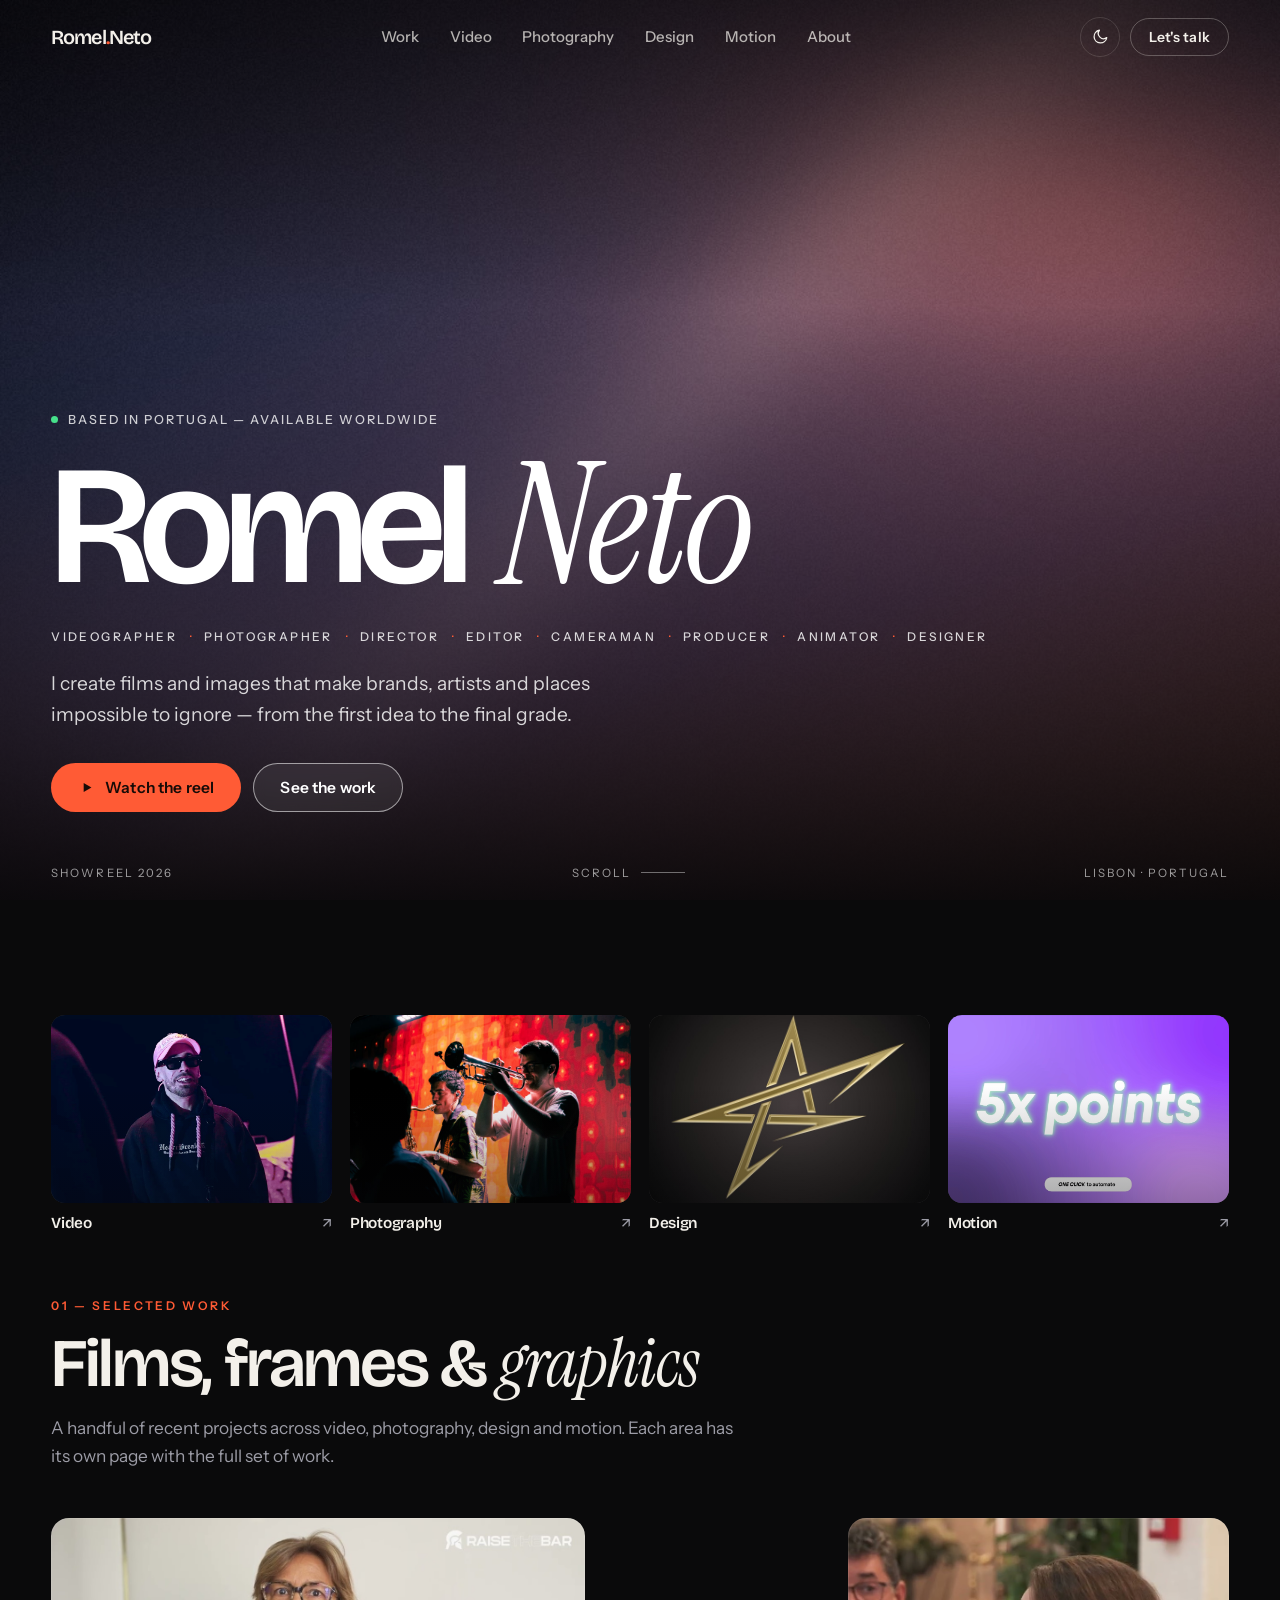
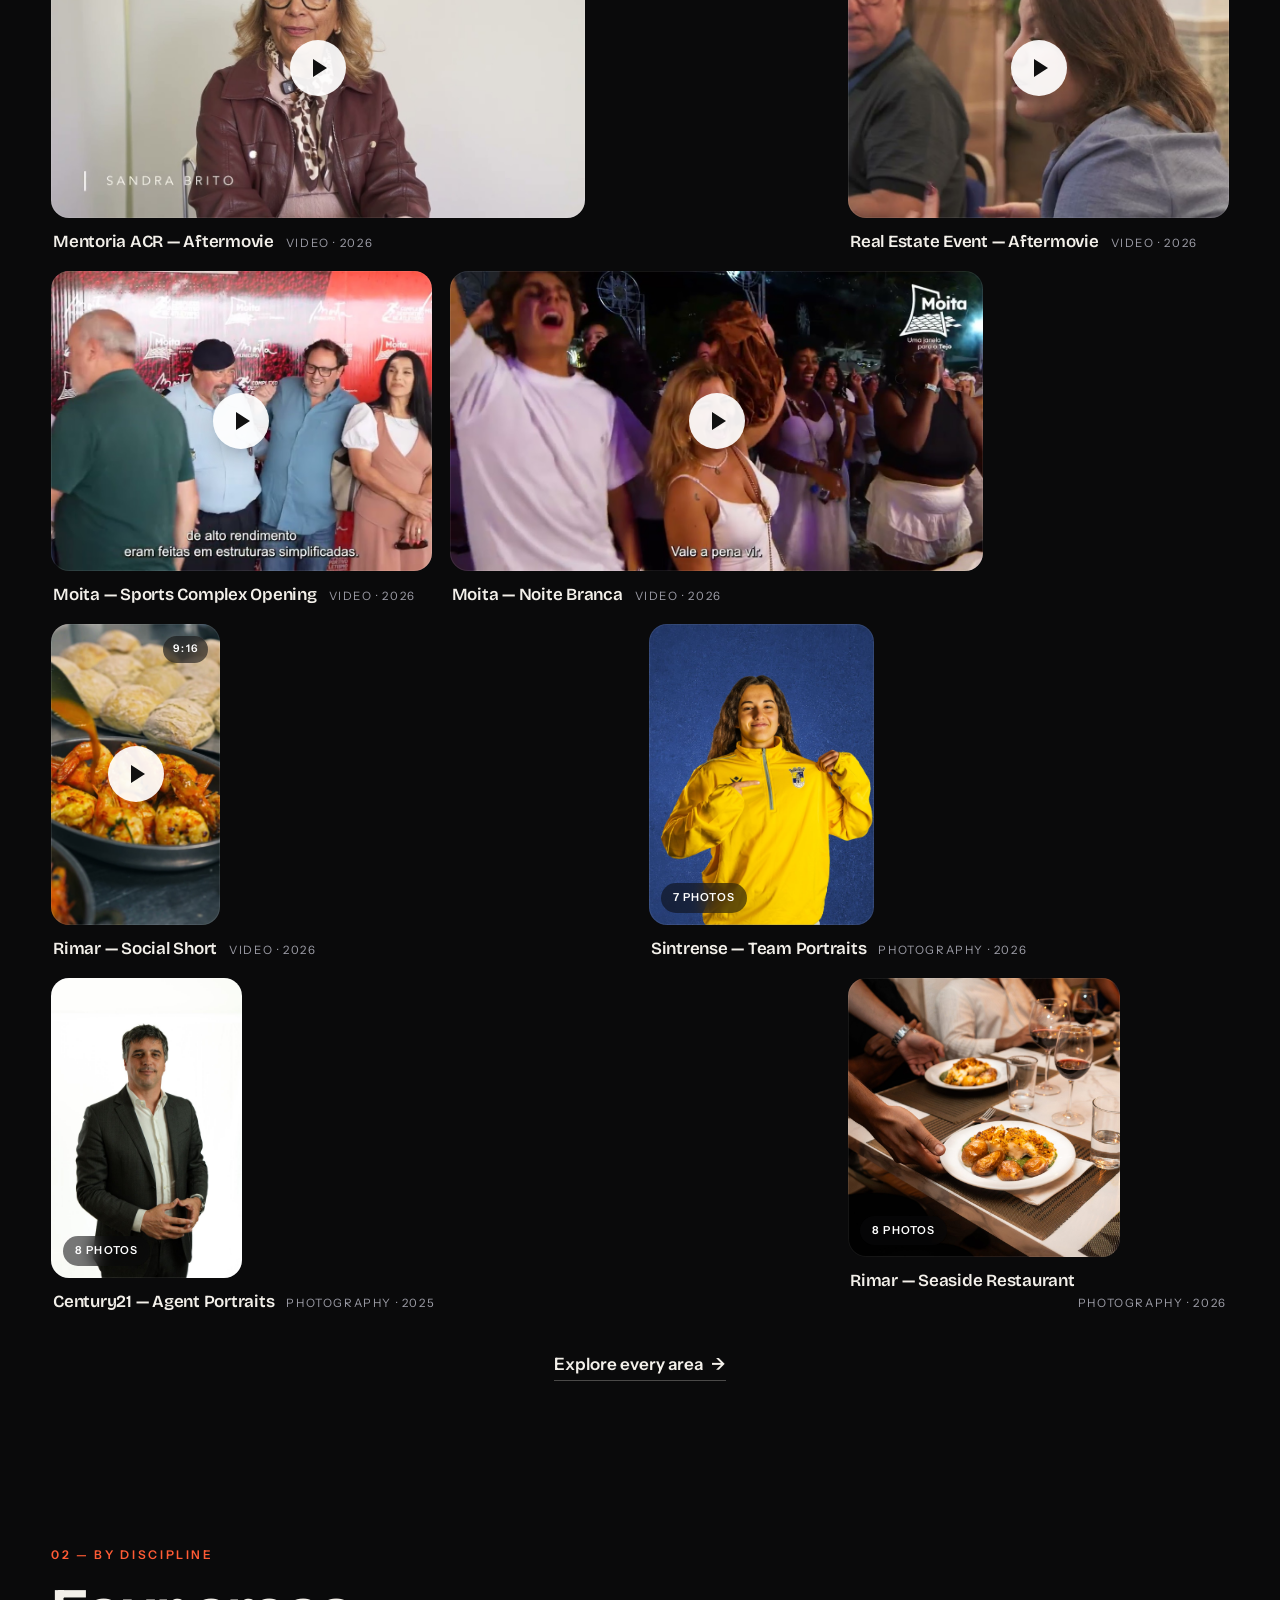
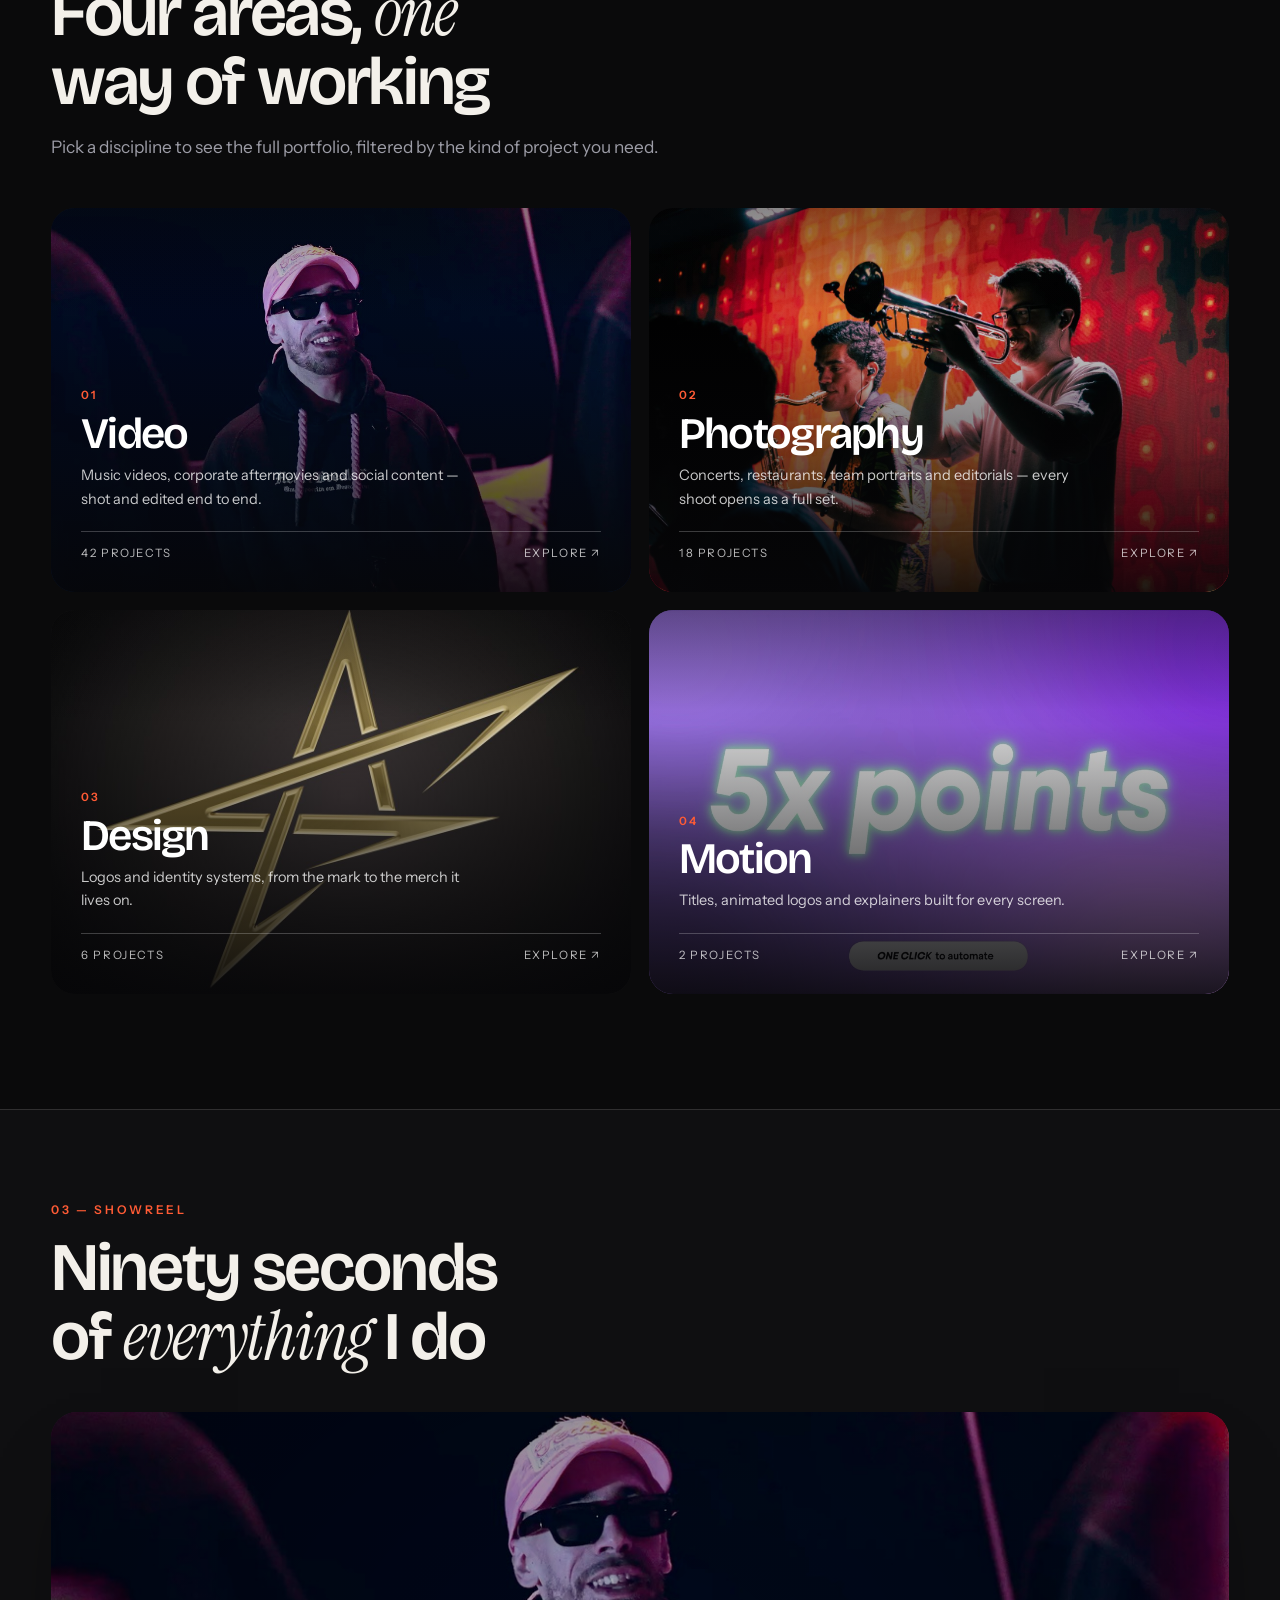
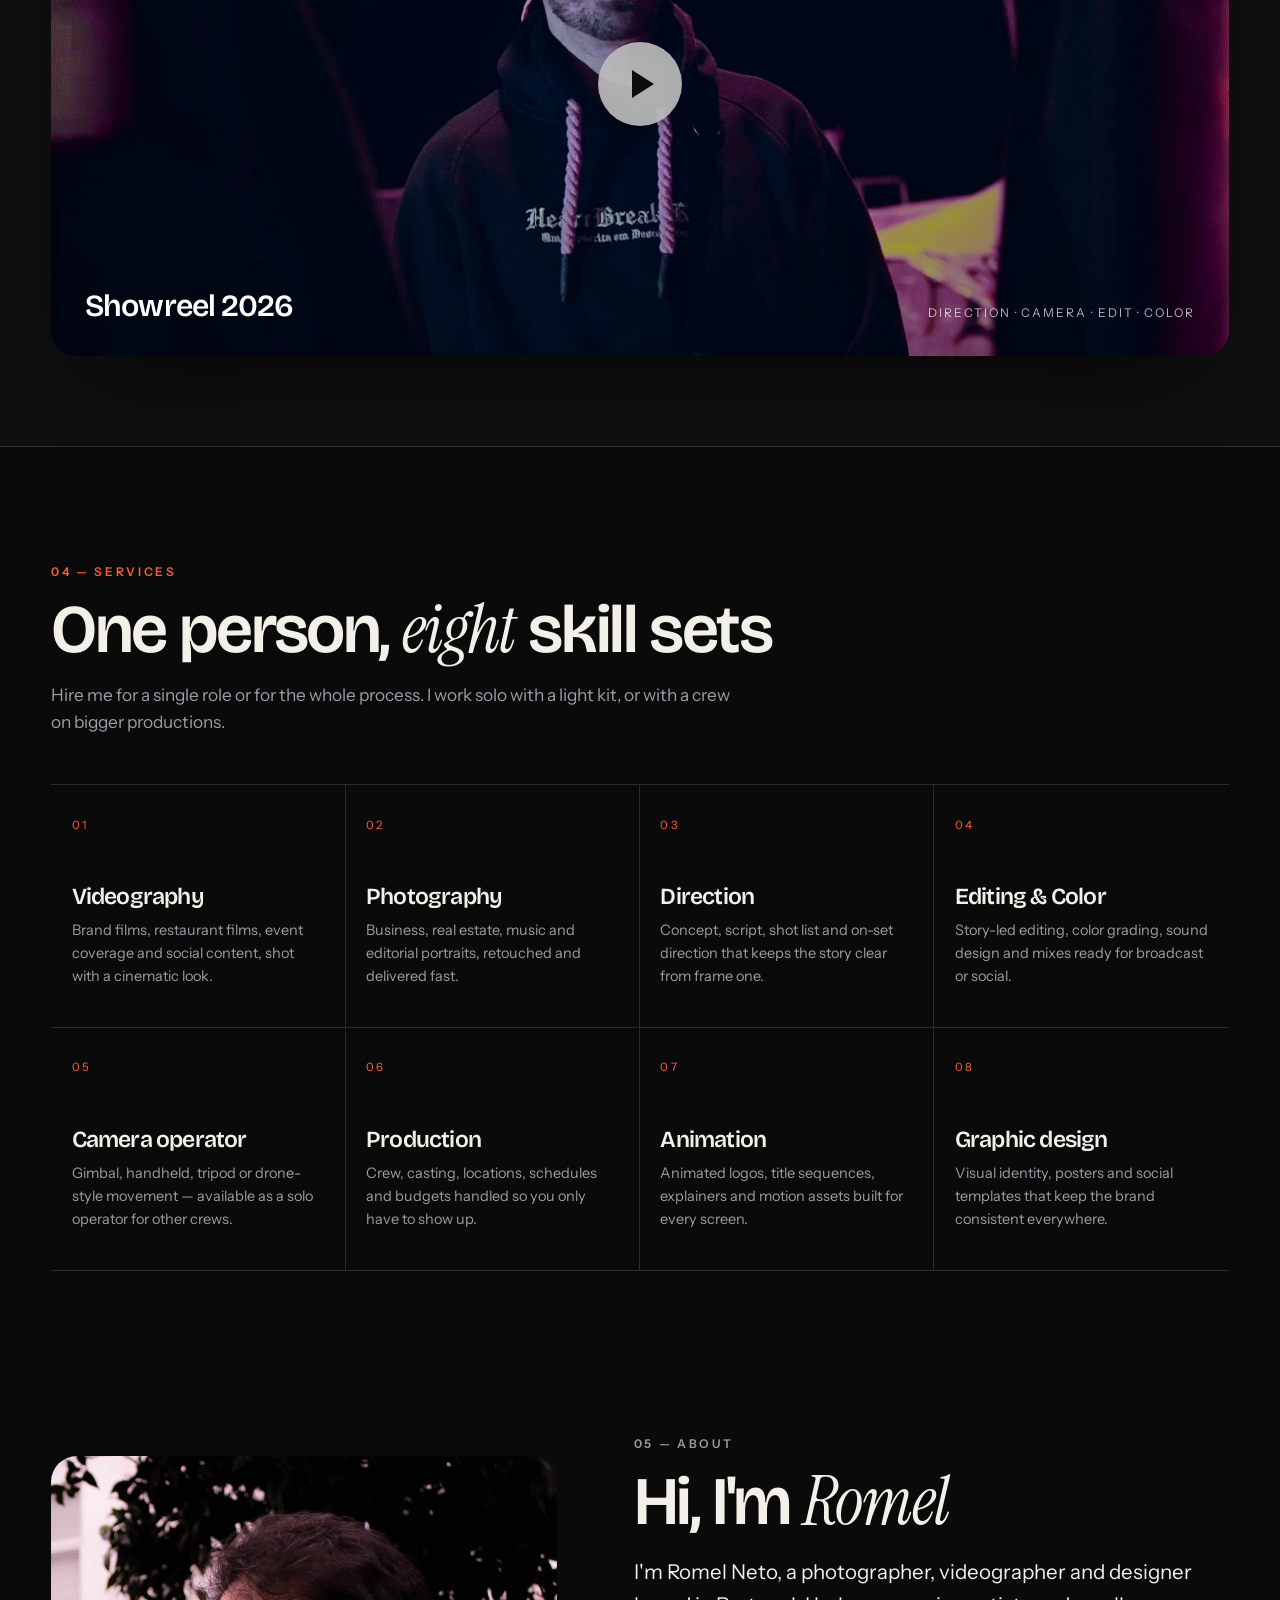
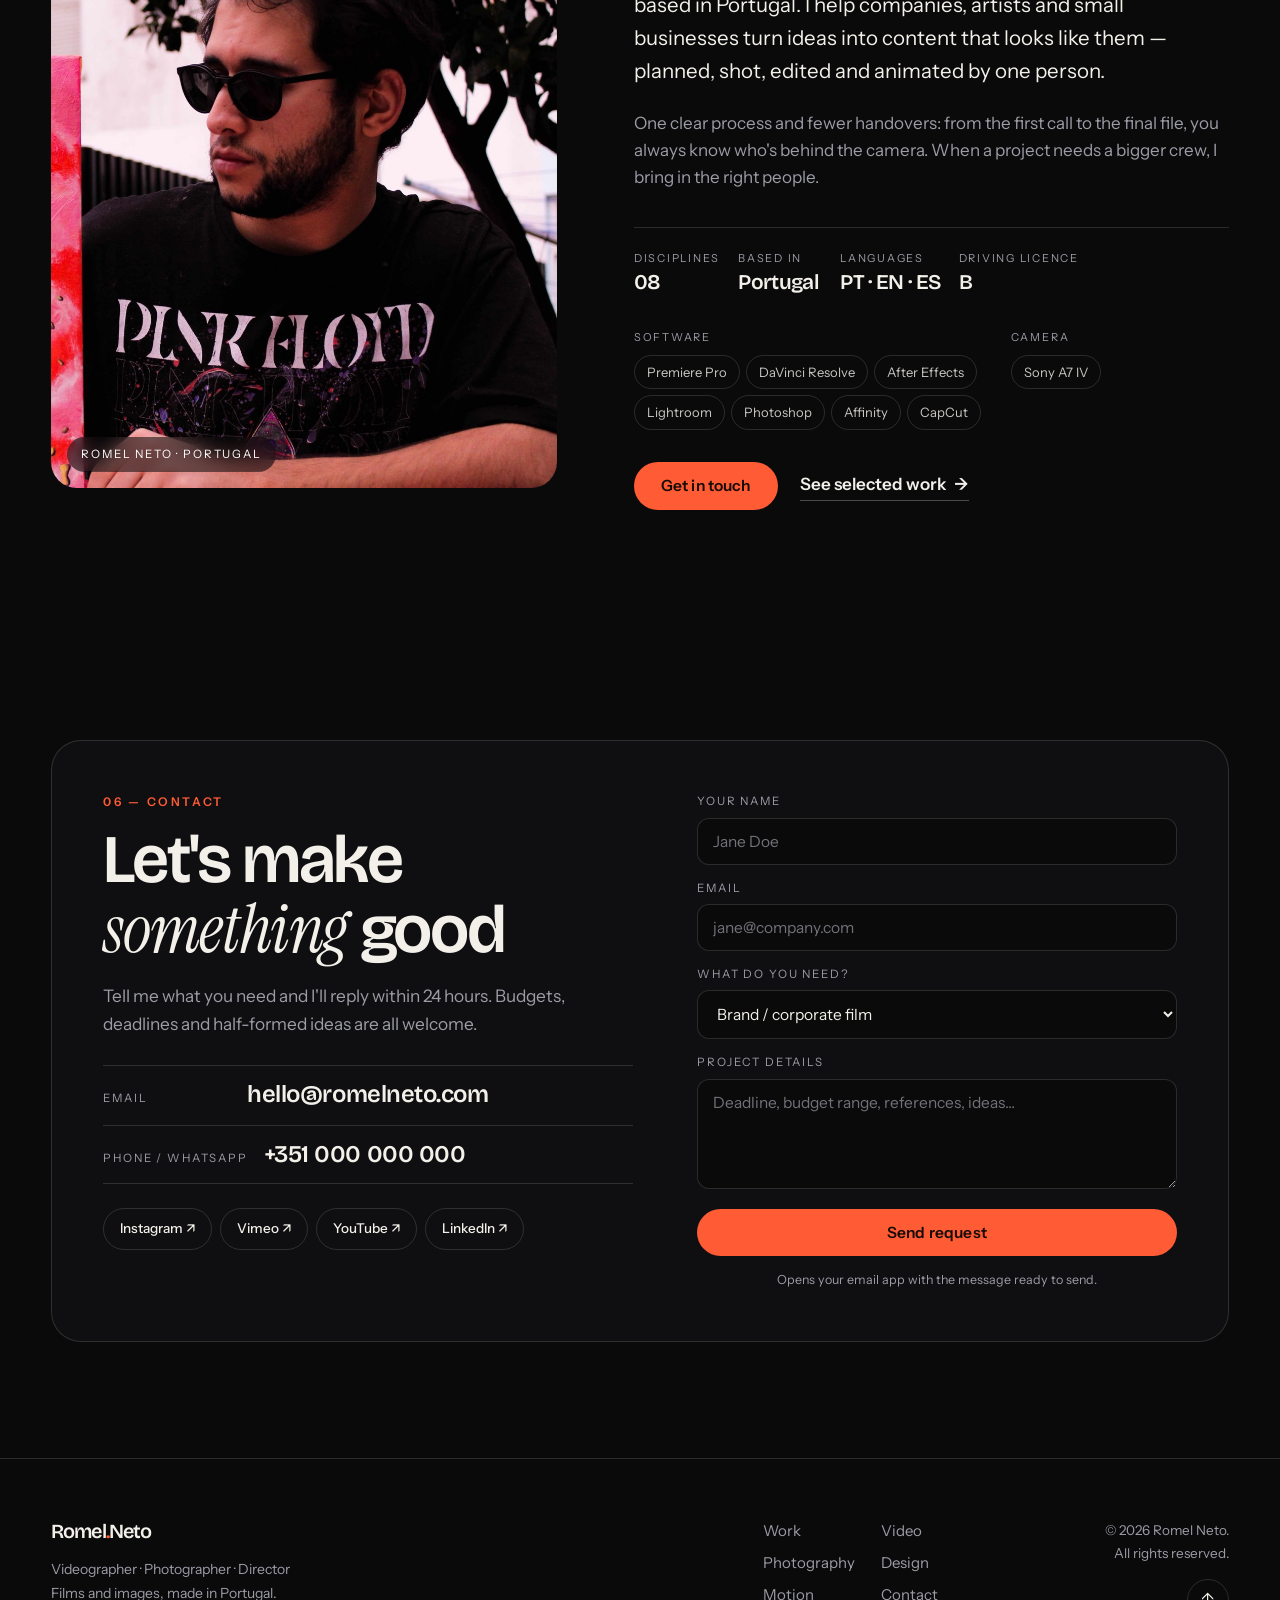
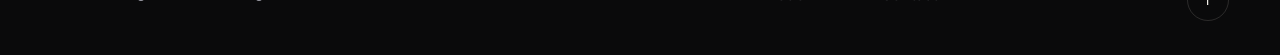
==== commit 235304b2: "Serve the Rimar shoot at full resolution from versioned paths Originals from the shoot folder, downs" ====
--- a/index.html
+++ b/index.html
@@ -17,7 +17,7 @@
 <link rel="preconnect" href="https://fonts.googleapis.com">
 <link rel="preconnect" href="https://fonts.gstatic.com" crossorigin>
 <link rel="stylesheet" href="https://fonts.googleapis.com/css2?family=Bricolage+Grotesque:opsz,wght@12..96,400;12..96,500;12..96,600;12..96,700&family=Instrument+Sans:ital,wght@0,400;0,500;0,600;1,400&family=Instrument+Serif:ital@0;1&display=swap">
-<link rel="stylesheet" href="assets/css/styles.css">
+<link rel="stylesheet" href="assets/css/styles.css?v=20261112b">
 </head>
 <body>
 <a class="skip" href="#work">Skip to work</a>
@@ -329,8 +329,8 @@
 
 <noscript><p class="noscript">This portfolio uses JavaScript to display the media gallery. Please enable it to see the work.</p></noscript>
 
-<script src="assets/js/projects.js" defer></script>
-<script src="assets/js/ui.js" defer></script>
-<script src="assets/js/main.js" defer></script>
+<script src="assets/js/projects.js?v=20261112b" defer></script>
+<script src="assets/js/ui.js?v=20261112b" defer></script>
+<script src="assets/js/main.js?v=20261112b" defer></script>
 </body>
 </html>
--- a/assets/css/styles.css
+++ b/assets/css/styles.css
@@ -1894,7 +1894,8 @@
 .shorts-wrap { margin-top: clamp(36px, 5vw, 64px); }
 .shorts-grid {
   display: grid;
-  grid-template-columns: repeat(auto-fill, minmax(168px, 1fr));
+  /* 4 columns on desktop: 16 shorts close in 4 full rows */
+  grid-template-columns: repeat(auto-fill, minmax(250px, 1fr));
   gap: var(--gap);
 }
 .shorts-grid .card {
@@ -1909,8 +1910,11 @@
 .shorts-grid .play-badge { width: 46px; height: 46px; }
 .shorts-grid .play-badge i { border-left-width: 11px; border-top-width: 7px; border-bottom-width: 7px; margin-left: 3px; }
 
-@media (min-width: 900px) {
-  .shorts-grid { grid-template-columns: repeat(auto-fill, minmax(190px, 1fr)); }
+@media (max-width: 900px) {
+  .shorts-grid { grid-template-columns: repeat(auto-fill, minmax(180px, 1fr)); }
+}
+@media (max-width: 560px) {
+  .shorts-grid { grid-template-columns: repeat(2, minmax(0, 1fr)); }
 }
 
 /* ---------- 15k. Local-file fallback for embeds ---------- */
@@ -1931,27 +1935,6 @@
 .embed-block p { color: rgba(255, 255, 255, .72); font-size: 14.5px; }
 .embed-block b { color: #fff; }
 
-/* ---------- 15l. Series strip (IN CANTO) ---------- */
-.series-wrap { margin-bottom: clamp(36px, 5vw, 56px); }
-.series-grid {
-  display: grid;
-  grid-template-columns: repeat(4, minmax(0, 1fr));
-  gap: var(--gap);
-}
-.series-grid .card {
-  grid-column: auto !important;
-  grid-row: auto !important;
-  max-width: none;
-}
-.series-grid .card-media { flex: none; aspect-ratio: 16 / 9; }
-.series-grid .card-title { font-size: 15px; }
-.series-grid .card-meta { font-size: 10.5px; }
-.series-grid .play-badge { width: 46px; height: 46px; }
-.series-grid .play-badge i { border-left-width: 11px; border-top-width: 7px; border-bottom-width: 7px; margin-left: 3px; }
-
-@media (max-width: 1080px) {
-  .series-grid { grid-template-columns: repeat(3, minmax(0, 1fr)); }
-}
-@media (max-width: 780px) {
-  .series-grid { grid-template-columns: repeat(2, minmax(0, 1fr)); }
-}
+/* the shorts block sits above the long-form grid */
+.shorts-wrap { margin-top: clamp(22px, 3vw, 36px); margin-bottom: clamp(36px, 5vw, 60px); }
+.films-wrap[hidden] { display: none; }
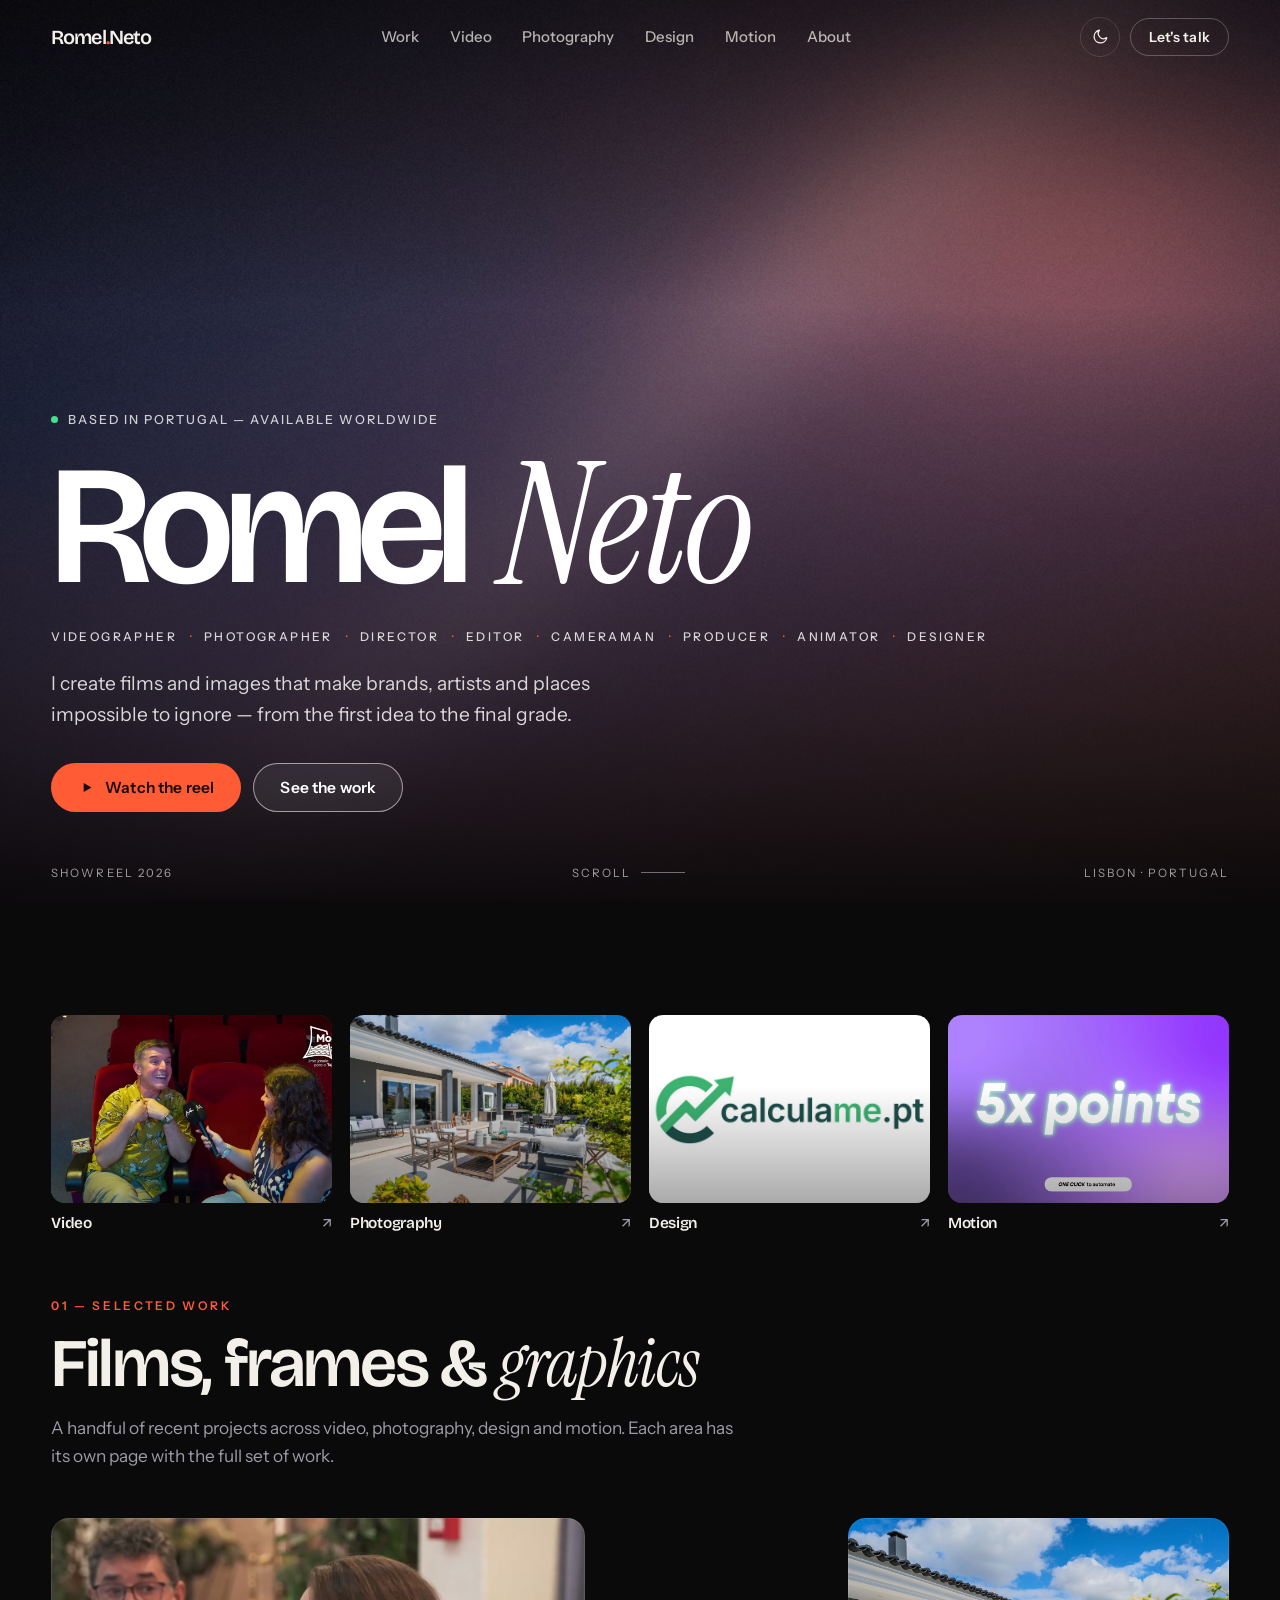
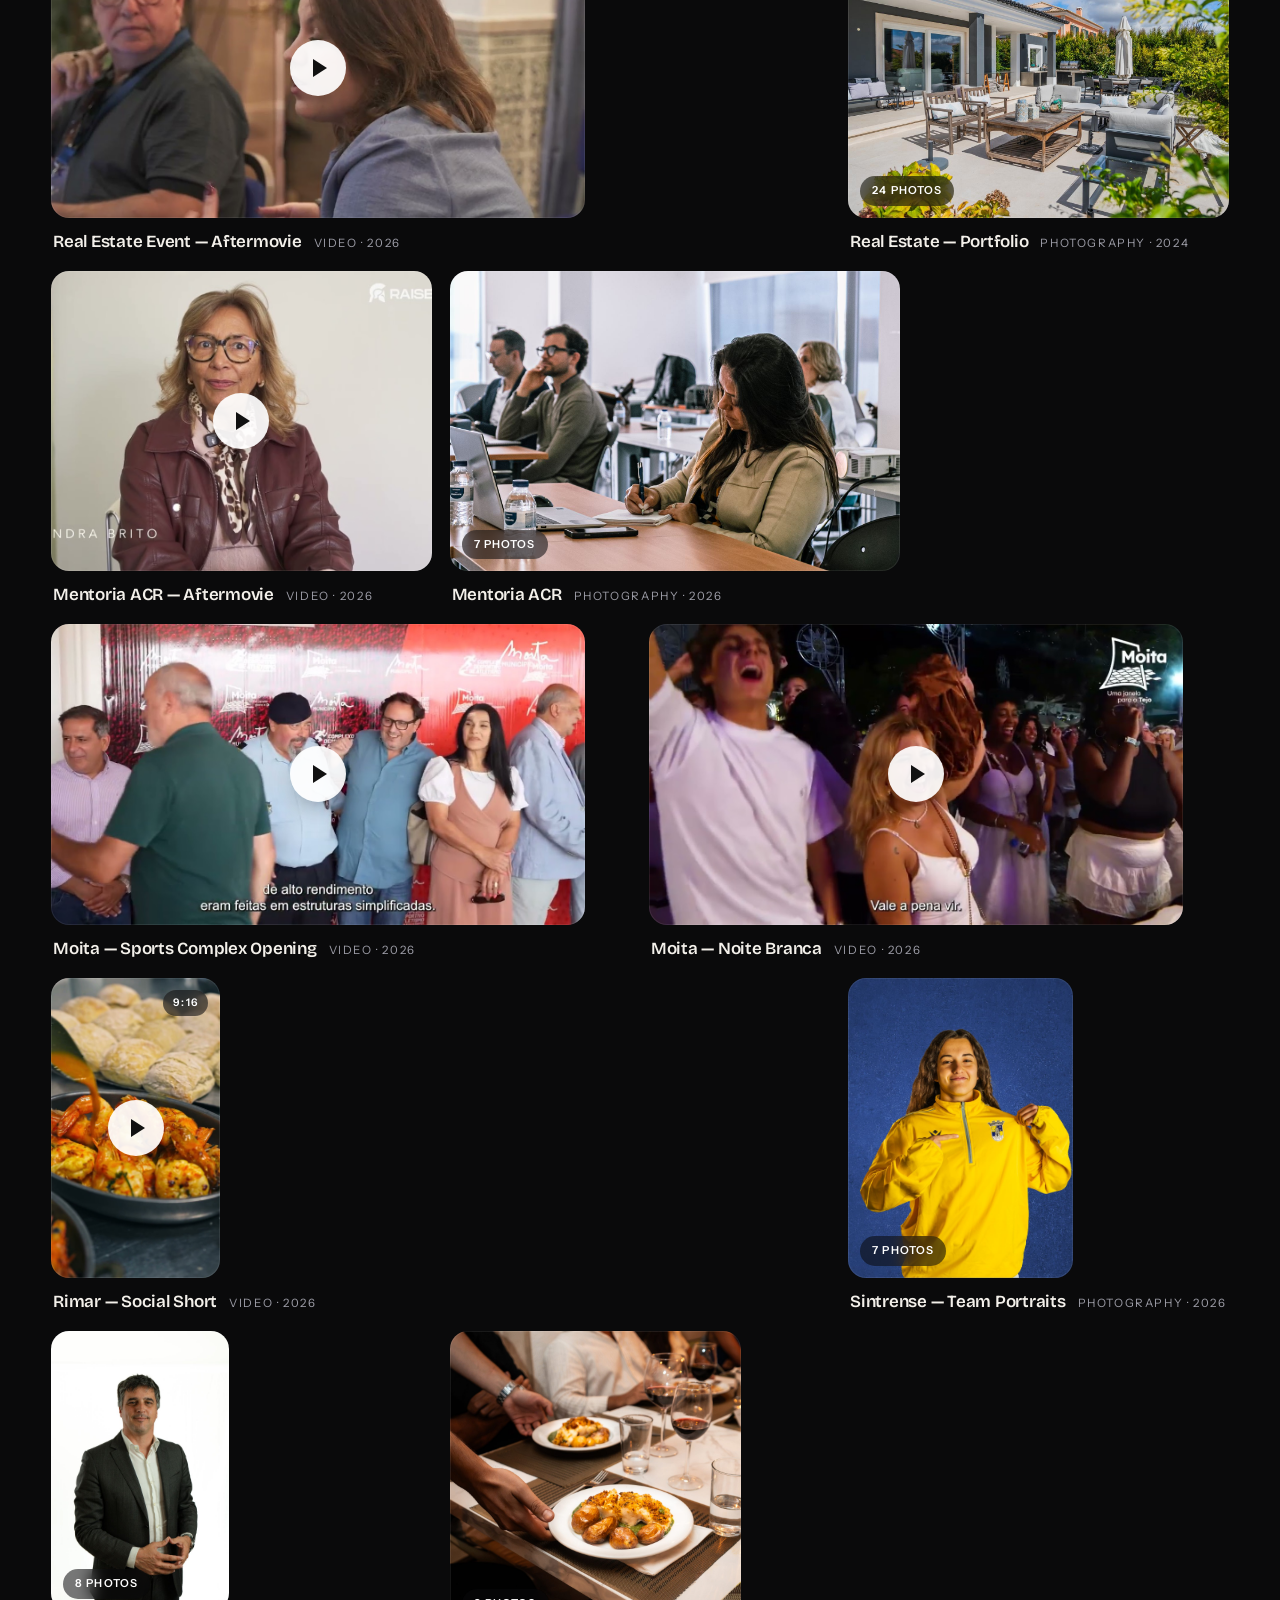
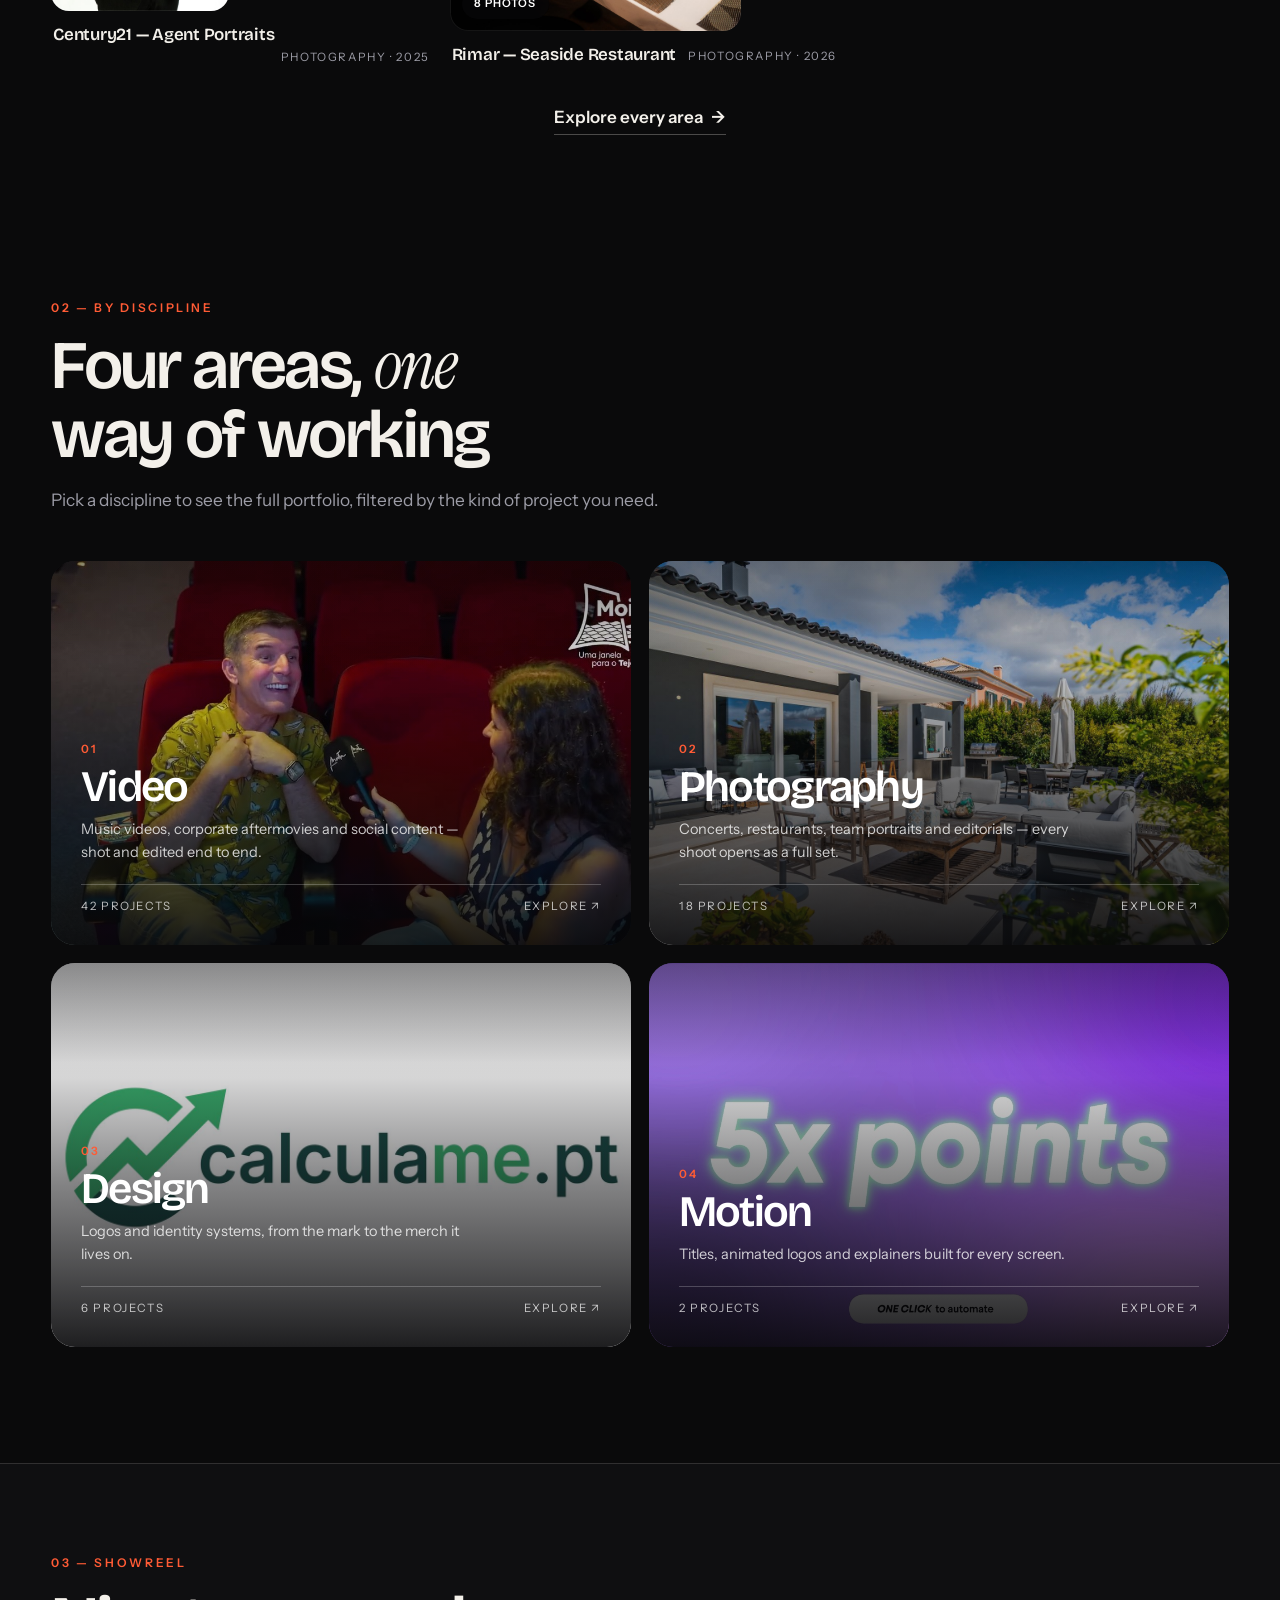
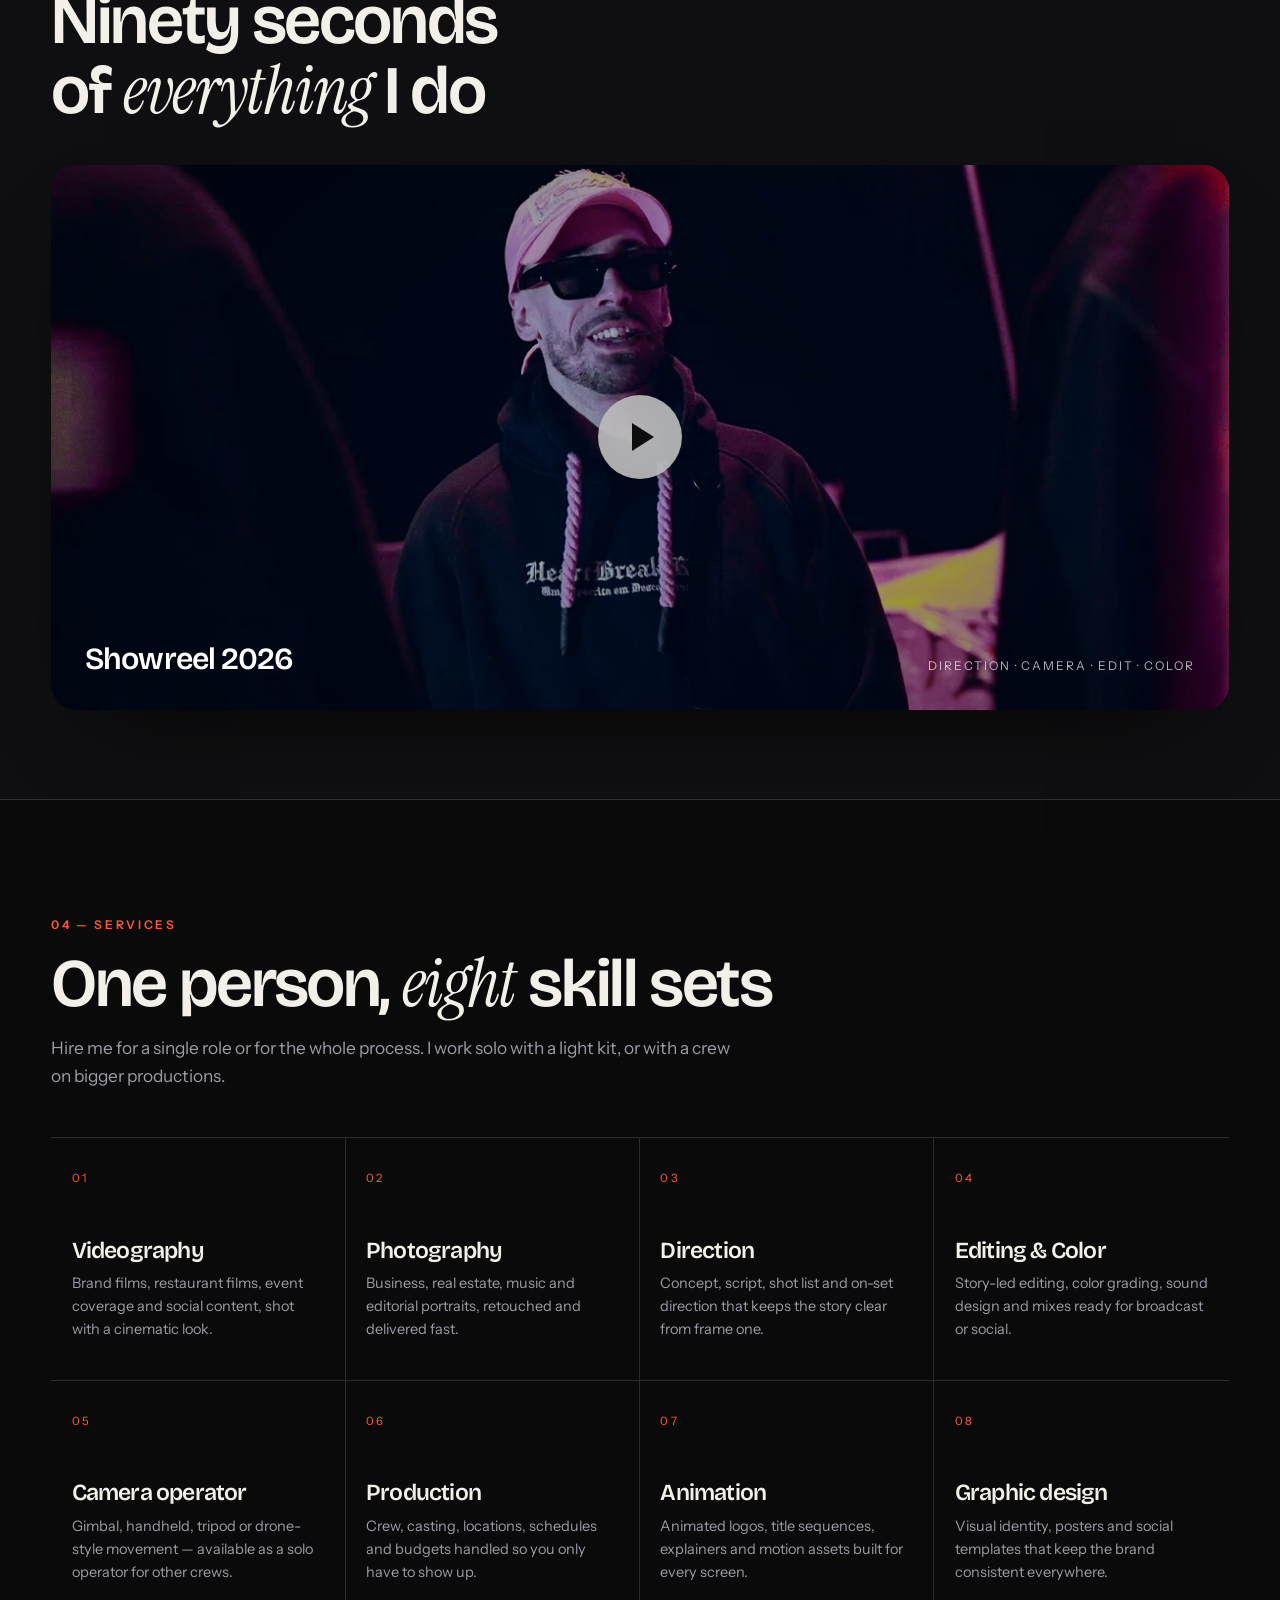
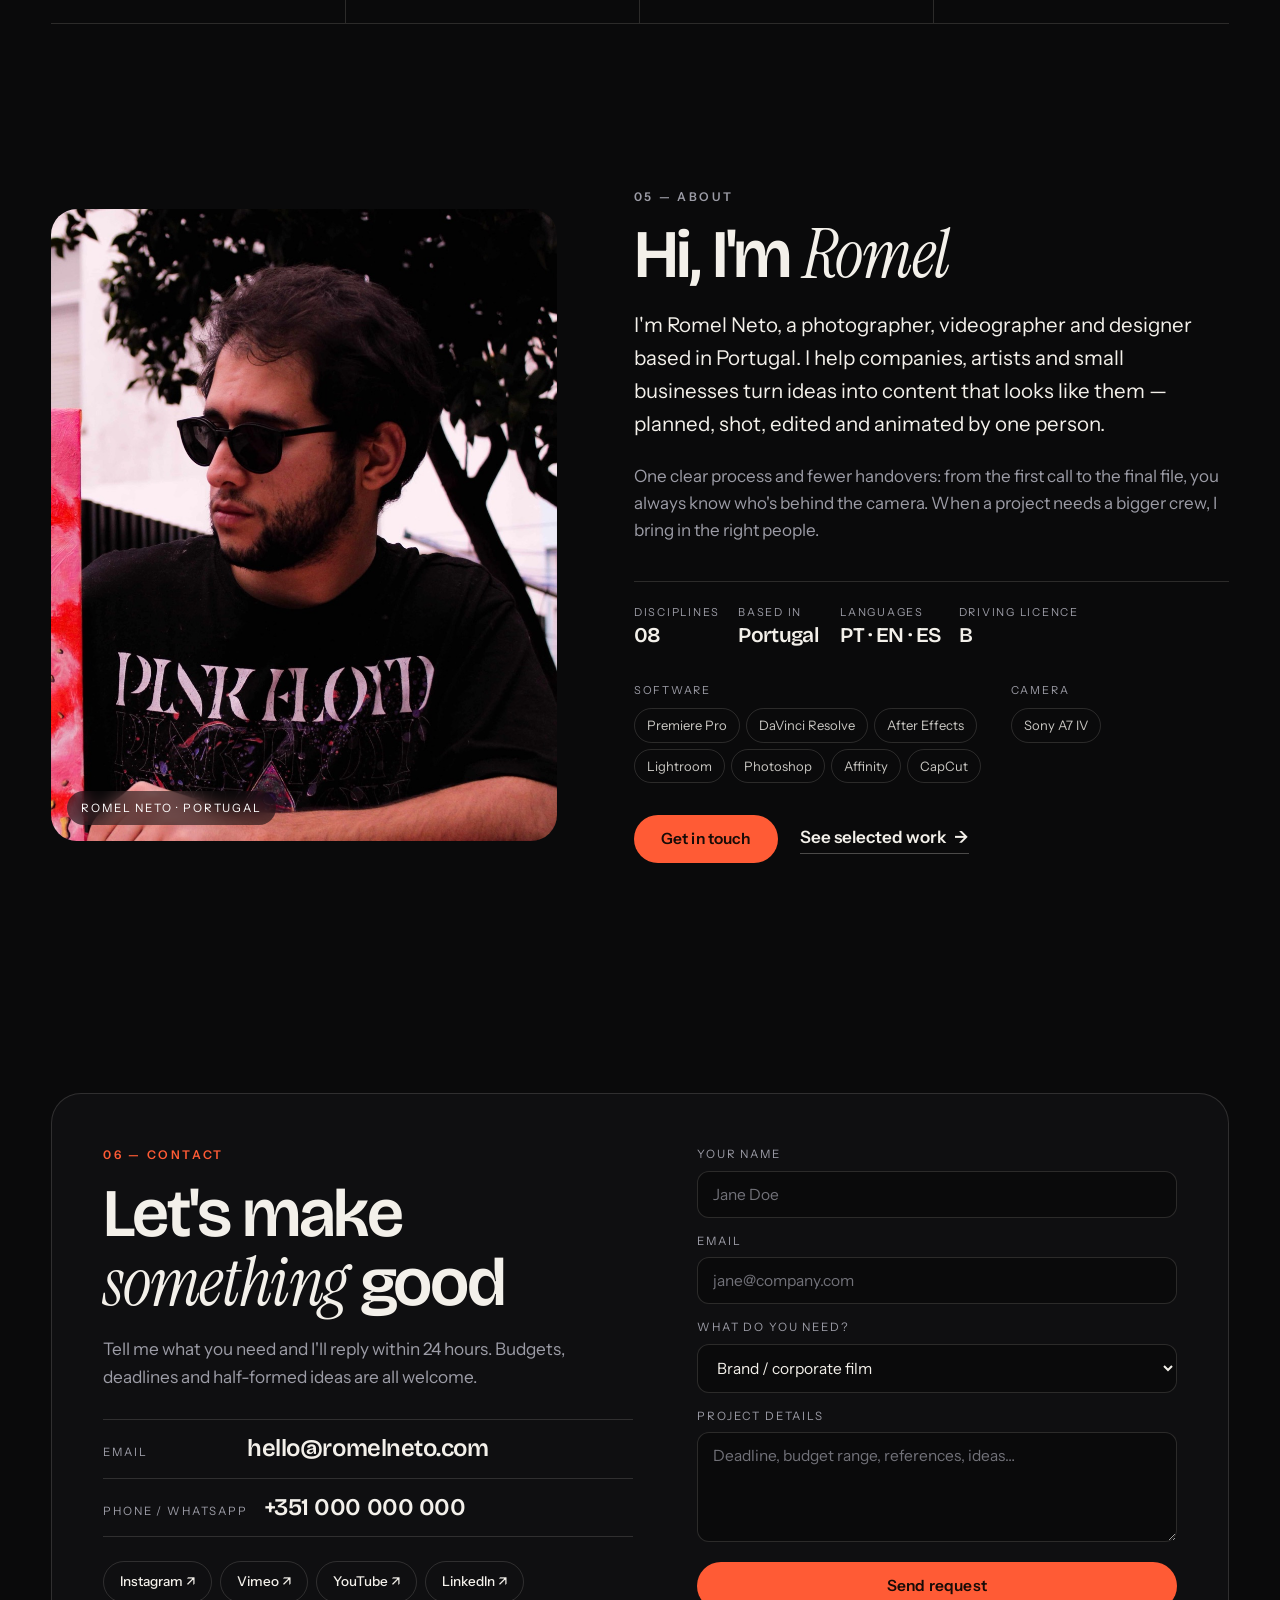
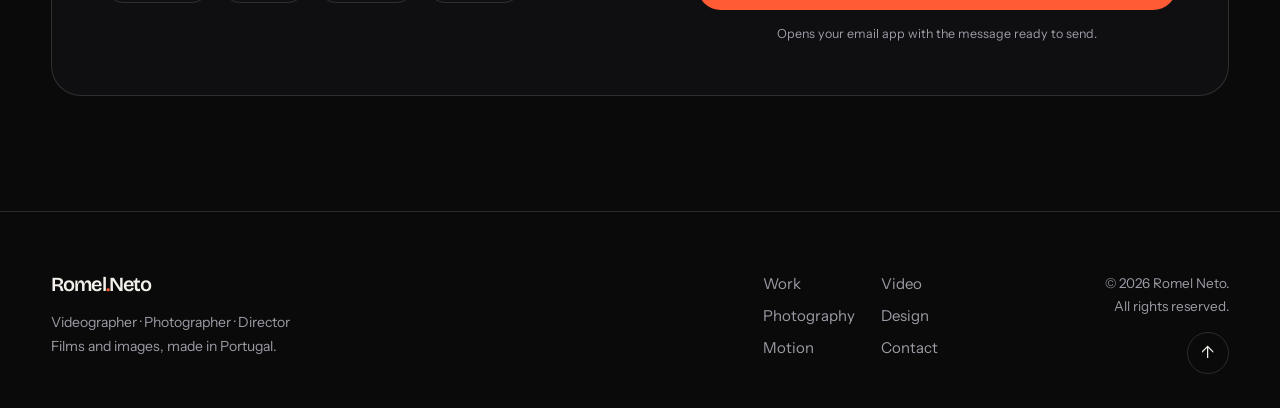
==== commit dd98dfd3: "Lead the home page with real estate videos and photos, refresh area covers Featured order now altern" ====
--- a/index.html
+++ b/index.html
@@ -17,7 +17,7 @@
 <link rel="preconnect" href="https://fonts.googleapis.com">
 <link rel="preconnect" href="https://fonts.gstatic.com" crossorigin>
 <link rel="stylesheet" href="https://fonts.googleapis.com/css2?family=Bricolage+Grotesque:opsz,wght@12..96,400;12..96,500;12..96,600;12..96,700&family=Instrument+Sans:ital,wght@0,400;0,500;0,600;1,400&family=Instrument+Serif:ital@0;1&display=swap">
-<link rel="stylesheet" href="assets/css/styles.css?v=20261112b">
+<link rel="stylesheet" href="assets/css/styles.css?v=20261112c">
 </head>
 <body>
 <a class="skip" href="#work">Skip to work</a>
@@ -329,8 +329,8 @@
 
 <noscript><p class="noscript">This portfolio uses JavaScript to display the media gallery. Please enable it to see the work.</p></noscript>
 
-<script src="assets/js/projects.js?v=20261112b" defer></script>
-<script src="assets/js/ui.js?v=20261112b" defer></script>
-<script src="assets/js/main.js?v=20261112b" defer></script>
+<script src="assets/js/projects.js?v=20261112c" defer></script>
+<script src="assets/js/ui.js?v=20261112c" defer></script>
+<script src="assets/js/main.js?v=20261112c" defer></script>
 </body>
 </html>
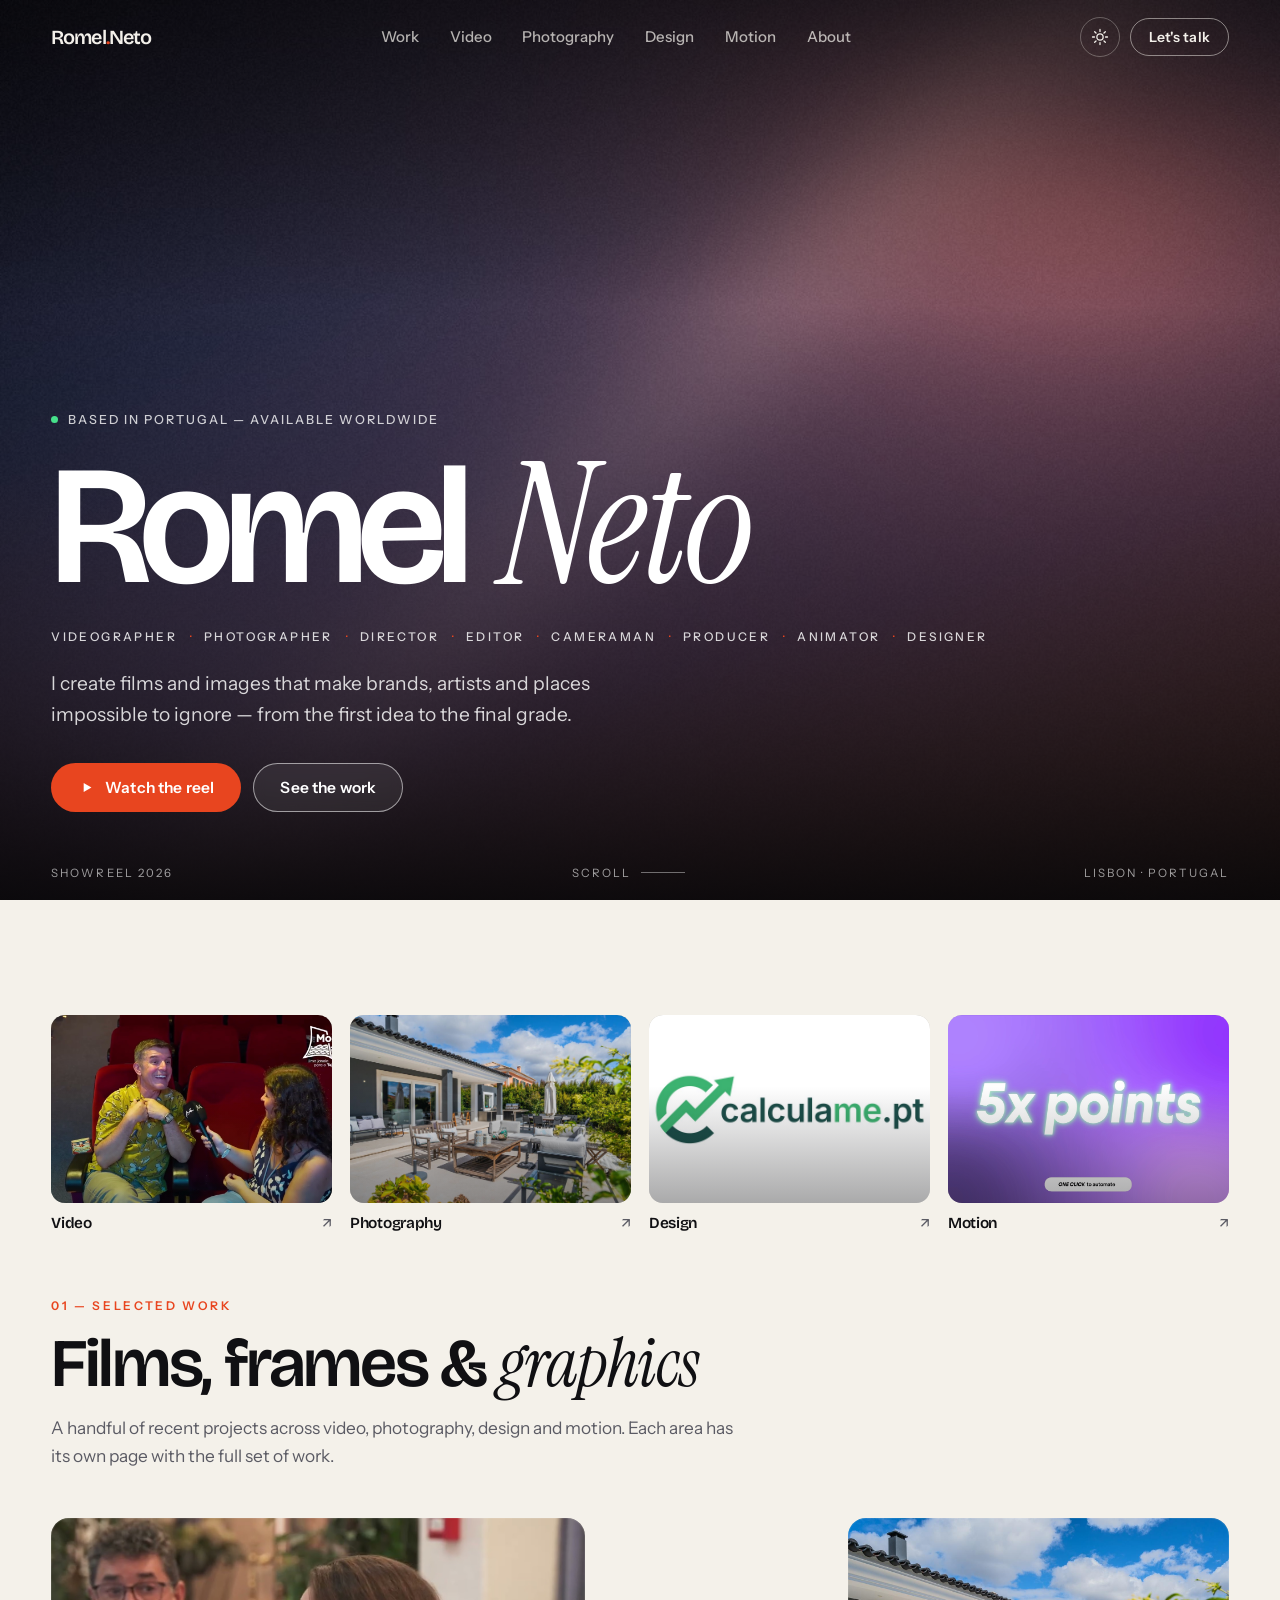
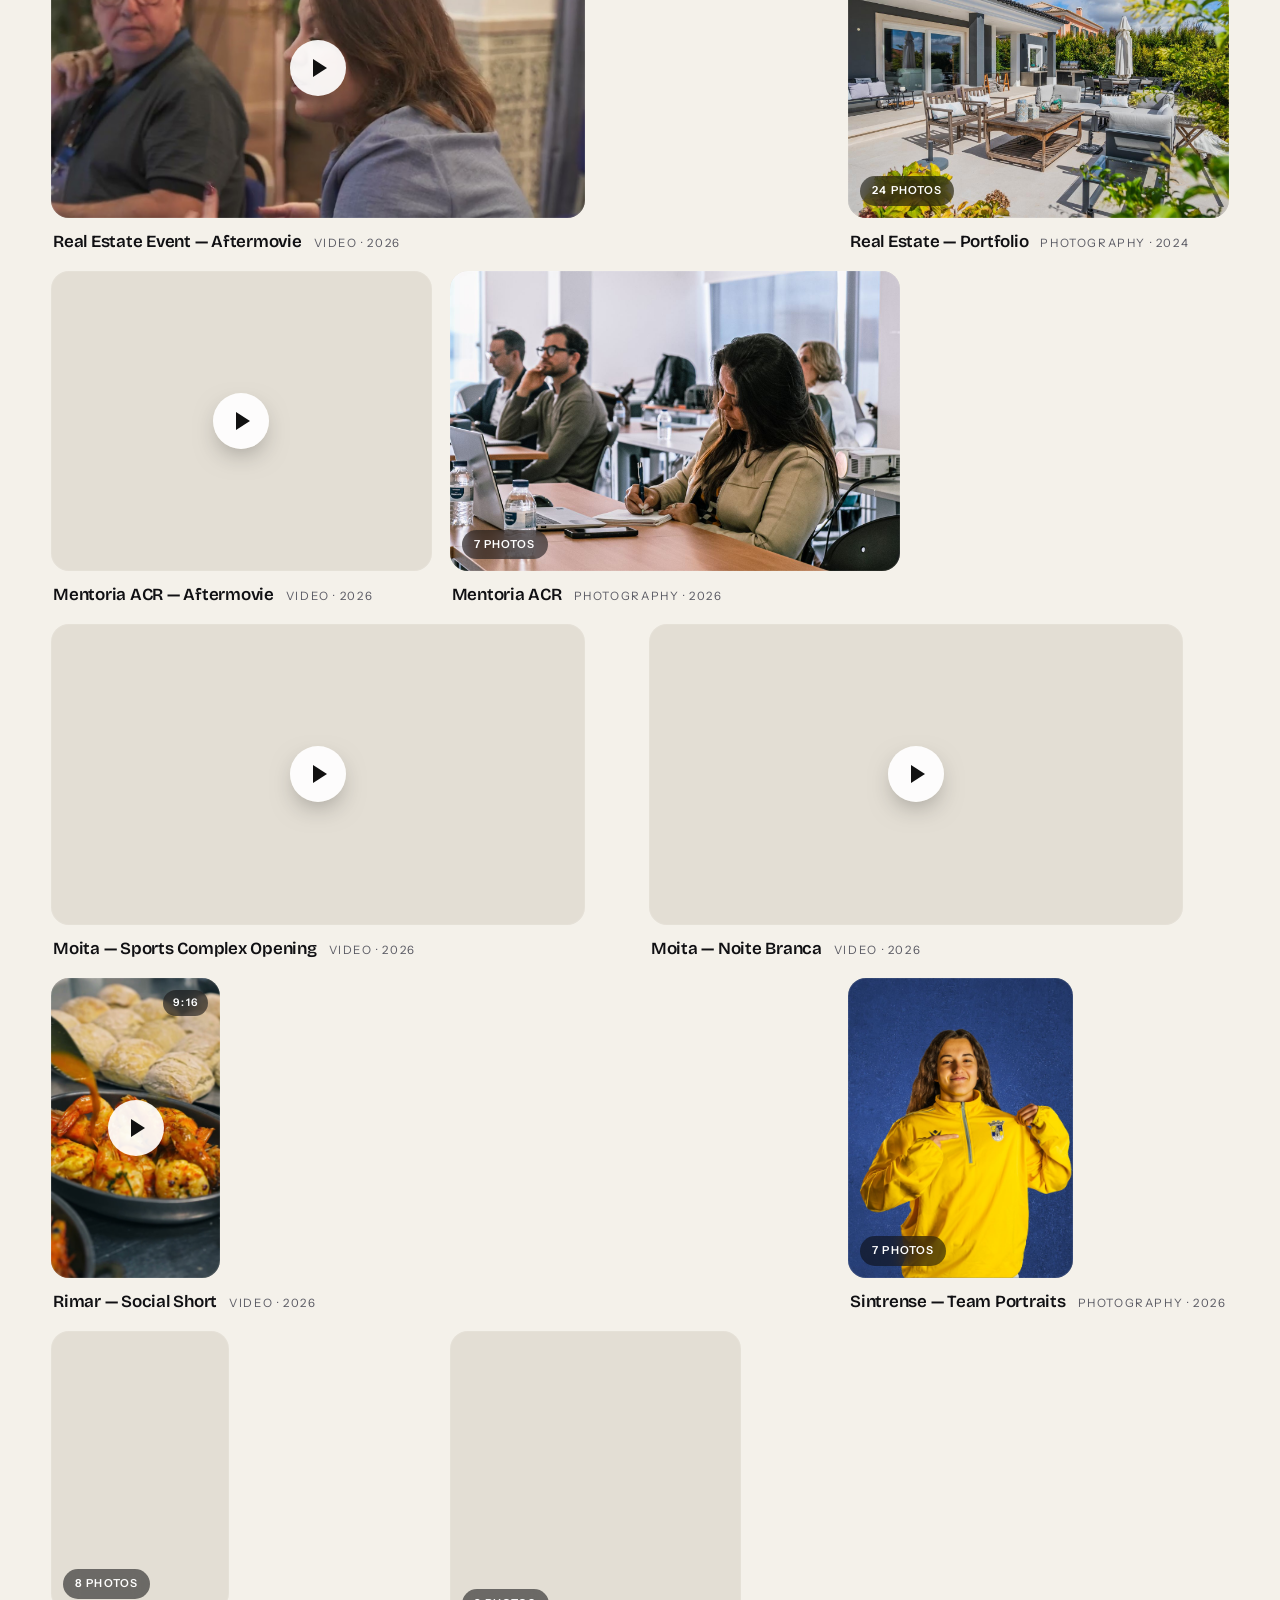
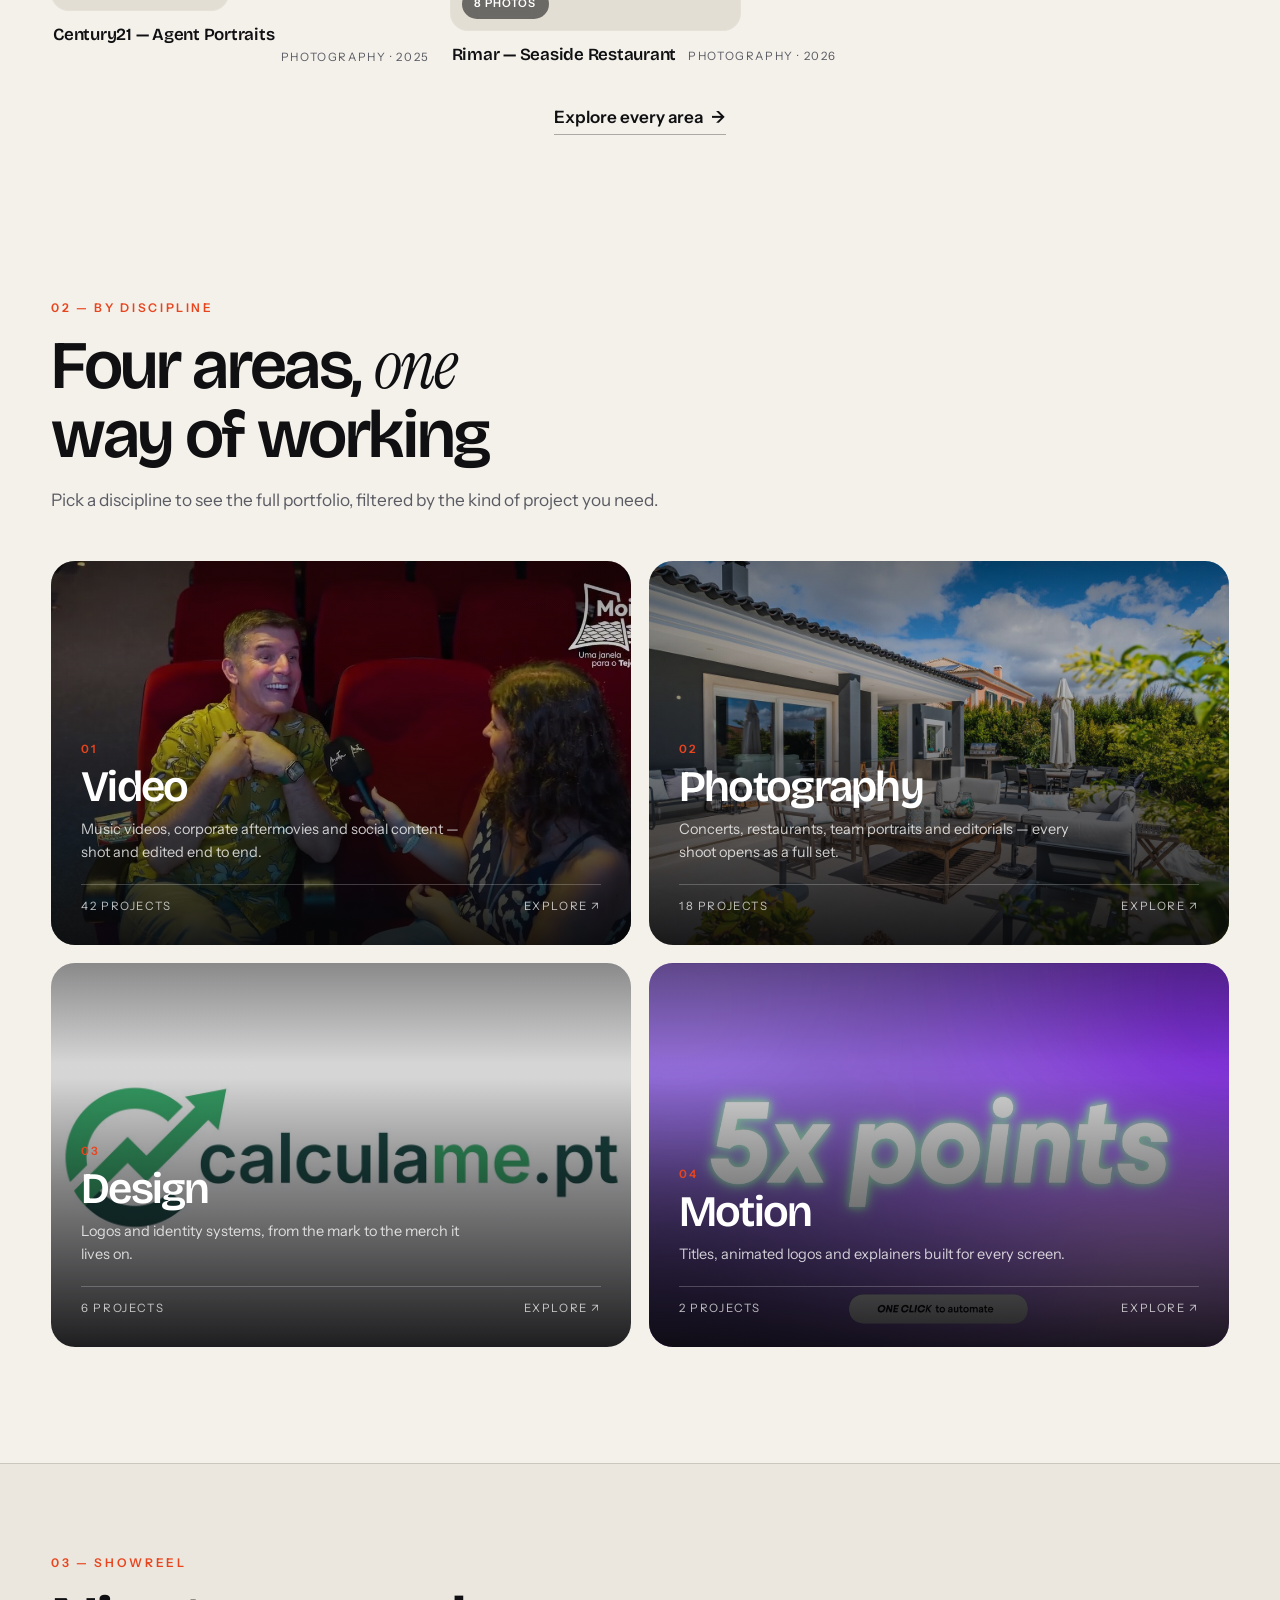
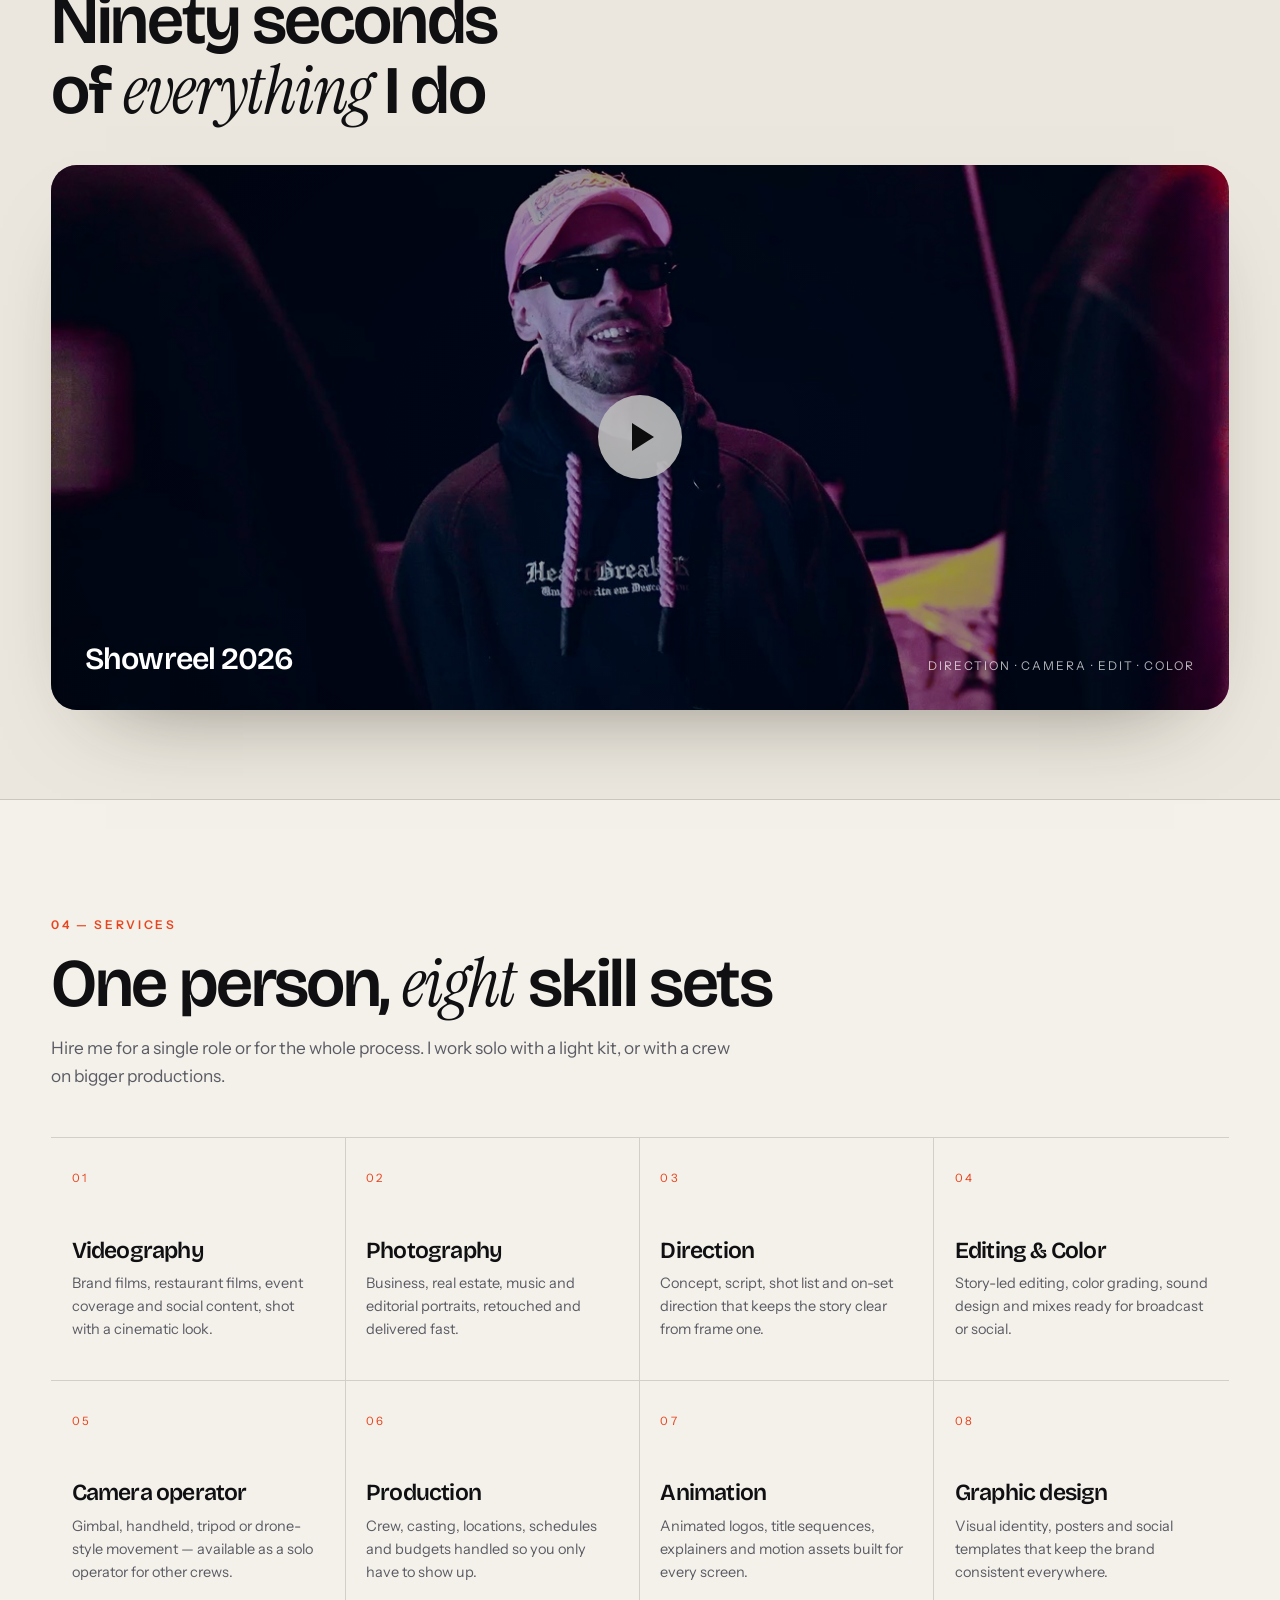
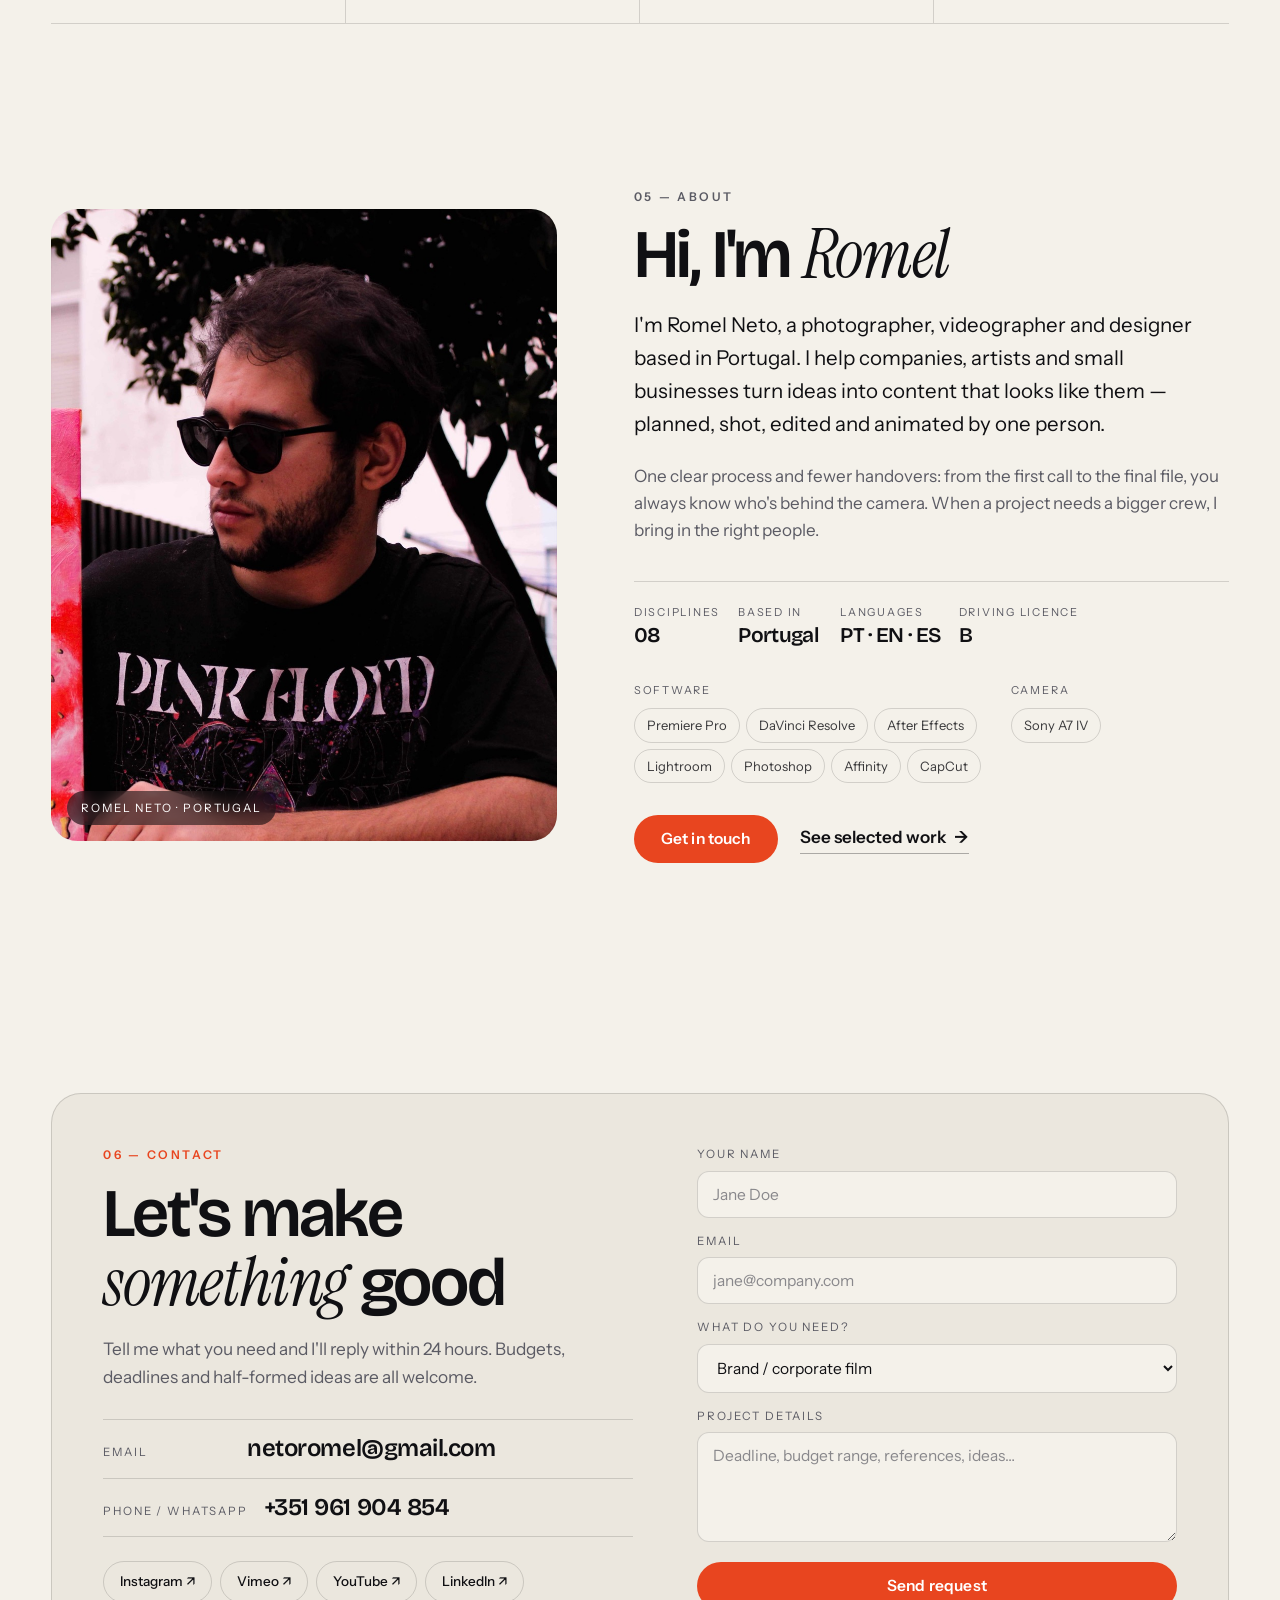
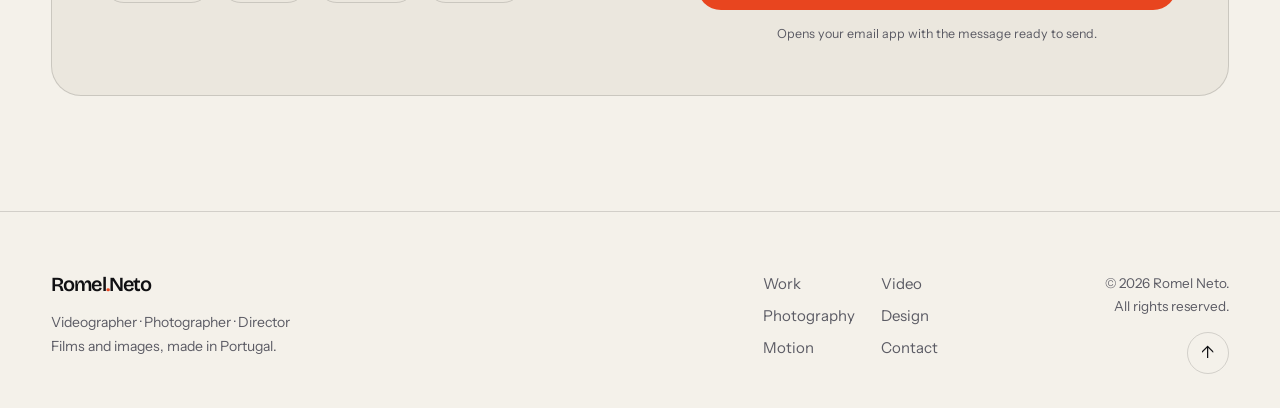
==== commit fe2fe6a0: "Default to the light theme and put the real contact details in The site opens light now: the theme a" ====
--- a/index.html
+++ b/index.html
@@ -1,28 +1,28 @@
 <!DOCTYPE html>
-<html lang="en" data-theme="dark">
+<html lang="en" data-theme="light">
 <head>
 <meta charset="utf-8">
 <meta name="viewport" content="width=device-width, initial-scale=1, viewport-fit=cover">
 <title>Romel Neto — Videographer, Photographer &amp; Director</title>
 <meta name="description" content="Romel Neto is a photographer, videographer and designer based in Portugal, helping companies, artists and small businesses turn ideas into content that looks like them.">
-<meta name="theme-color" content="#0a0a0b">
+<meta name="theme-color" content="#f4f1ea">
 <meta property="og:type" content="website">
 <meta property="og:title" content="Romel Neto — Videographer, Photographer &amp; Director">
 <meta property="og:description" content="Films, photography, design and motion graphics. From the first idea to the final grade.">
 <meta property="og:image" content="assets/images/hero.jpg">
 <link rel="icon" href="data:image/svg+xml,%3Csvg xmlns='http://www.w3.org/2000/svg' viewBox='0 0 64 64'%3E%3Crect width='64' height='64' rx='14' fill='%230a0a0b'/%3E%3Ctext x='32' y='44' font-family='Helvetica,Arial' font-size='30' font-weight='700' fill='%23ff5b35' text-anchor='middle'%3ERN%3C/text%3E%3C/svg%3E">
 <script type="application/ld+json">
-{"@context":"https://schema.org","@type":"Person","name":"Romel Neto","jobTitle":"Videographer, Photographer, Director, Editor, Cameraman, Producer, Animator, Designer","description":"Photographer, videographer and designer based in Portugal, helping companies, artists and small businesses turn ideas into content that looks like them.","image":"assets/images/hero.jpg","email":"hello@romelneto.com","address":{"@type":"PostalAddress","addressCountry":"PT"},"knowsAbout":["Videography","Photography","Film direction","Video editing","Color grading","Production","Animation","Graphic design"]}
+{"@context":"https://schema.org","@type":"Person","name":"Romel Neto","jobTitle":"Videographer, Photographer, Director, Editor, Cameraman, Producer, Animator, Designer","description":"Photographer, videographer and designer based in Portugal, helping companies, artists and small businesses turn ideas into content that looks like them.","image":"assets/images/hero.jpg","email":"netoromel@gmail.com","address":{"@type":"PostalAddress","addressCountry":"PT"},"knowsAbout":["Videography","Photography","Film direction","Video editing","Color grading","Production","Animation","Graphic design"]}
 </script>
 <link rel="preconnect" href="https://fonts.googleapis.com">
 <link rel="preconnect" href="https://fonts.gstatic.com" crossorigin>
 <link rel="stylesheet" href="https://fonts.googleapis.com/css2?family=Bricolage+Grotesque:opsz,wght@12..96,400;12..96,500;12..96,600;12..96,700&family=Instrument+Sans:ital,wght@0,400;0,500;0,600;1,400&family=Instrument+Serif:ital@0;1&display=swap">
-<link rel="stylesheet" href="assets/css/styles.css?v=20261112c">
+<link rel="stylesheet" href="assets/css/styles.css?v=20261112d">
 </head>
 <body>
 <a class="skip" href="#work">Skip to work</a>
 
-<header class="head" id="head">
+<header class="head head--on-dark" id="head">
   <div class="shell head-inner">
     <a class="brand" href="#top">Romel<span class="brand-dot">.</span>Neto</a>
 
@@ -36,7 +36,7 @@
     </nav>
 
     <div class="head-actions">
-      <button class="icon-btn" id="themeBtn" type="button" aria-label="Switch to light theme">
+      <button class="icon-btn" id="themeBtn" type="button" aria-label="Switch to dark theme">
         <svg class="i-moon" viewBox="0 0 24 24" aria-hidden="true"><path d="M21 12.8A8.5 8.5 0 1 1 11.2 3a7 7 0 0 0 9.8 9.8Z"/></svg>
         <svg class="i-sun" viewBox="0 0 24 24" aria-hidden="true"><circle cx="12" cy="12" r="4.2"/><path d="M12 2v2.6M12 19.4V22M2 12h2.6M19.4 12H22M4.9 4.9l1.8 1.8M17.3 17.3l1.8 1.8M19.1 4.9l-1.8 1.8M6.7 17.3l-1.8 1.8"/></svg>
       </button>
@@ -55,7 +55,7 @@
     <a href="motion.html">Motion</a>
     <a href="#about">About</a>
     <a href="#contact">Contact</a>
-    <a class="mobile-mail" href="mailto:hello@romelneto.com">hello@romelneto.com</a>
+    <a class="mobile-mail" href="mailto:netoromel@gmail.com">netoromel@gmail.com</a>
   </div>
 </header>
 
@@ -230,13 +230,13 @@
           <p class="lead">Tell me what you need and I'll reply within 24 hours. Budgets, deadlines and half-formed ideas are all welcome.</p>
 
           <div class="direct">
-            <a class="direct-item" href="mailto:hello@romelneto.com">
+            <a class="direct-item" href="mailto:netoromel@gmail.com">
               <span>Email</span>
-              <b>hello@romelneto.com</b>
+              <b>netoromel@gmail.com</b>
             </a>
-            <a class="direct-item" href="tel:+351000000000">
+            <a class="direct-item" href="tel:+351961904854">
               <span>Phone / WhatsApp</span>
-              <b>+351 000 000 000</b>
+              <b>+351 961 904 854</b>
             </a>
           </div>
 
@@ -329,8 +329,8 @@
 
 <noscript><p class="noscript">This portfolio uses JavaScript to display the media gallery. Please enable it to see the work.</p></noscript>
 
-<script src="assets/js/projects.js?v=20261112c" defer></script>
-<script src="assets/js/ui.js?v=20261112c" defer></script>
-<script src="assets/js/main.js?v=20261112c" defer></script>
+<script src="assets/js/projects.js?v=20261112d" defer></script>
+<script src="assets/js/ui.js?v=20261112d" defer></script>
+<script src="assets/js/main.js?v=20261112d" defer></script>
 </body>
 </html>
--- a/assets/css/styles.css
+++ b/assets/css/styles.css
@@ -216,6 +216,13 @@
   backdrop-filter: blur(14px) saturate(1.2);
   border-bottom-color: var(--line);
 }
+/* Home only: the hero is media on a dark scrim, so the header keeps light ink until it scrolls */
+.head--on-dark:not(.is-scrolled) {
+  --text: #f3f0ea;
+  --line: rgba(243, 240, 234, .3);
+  --line-strong: rgba(243, 240, 234, .5);
+  color: var(--text);
+}
 .head-inner {
   display: flex;
   align-items: center;
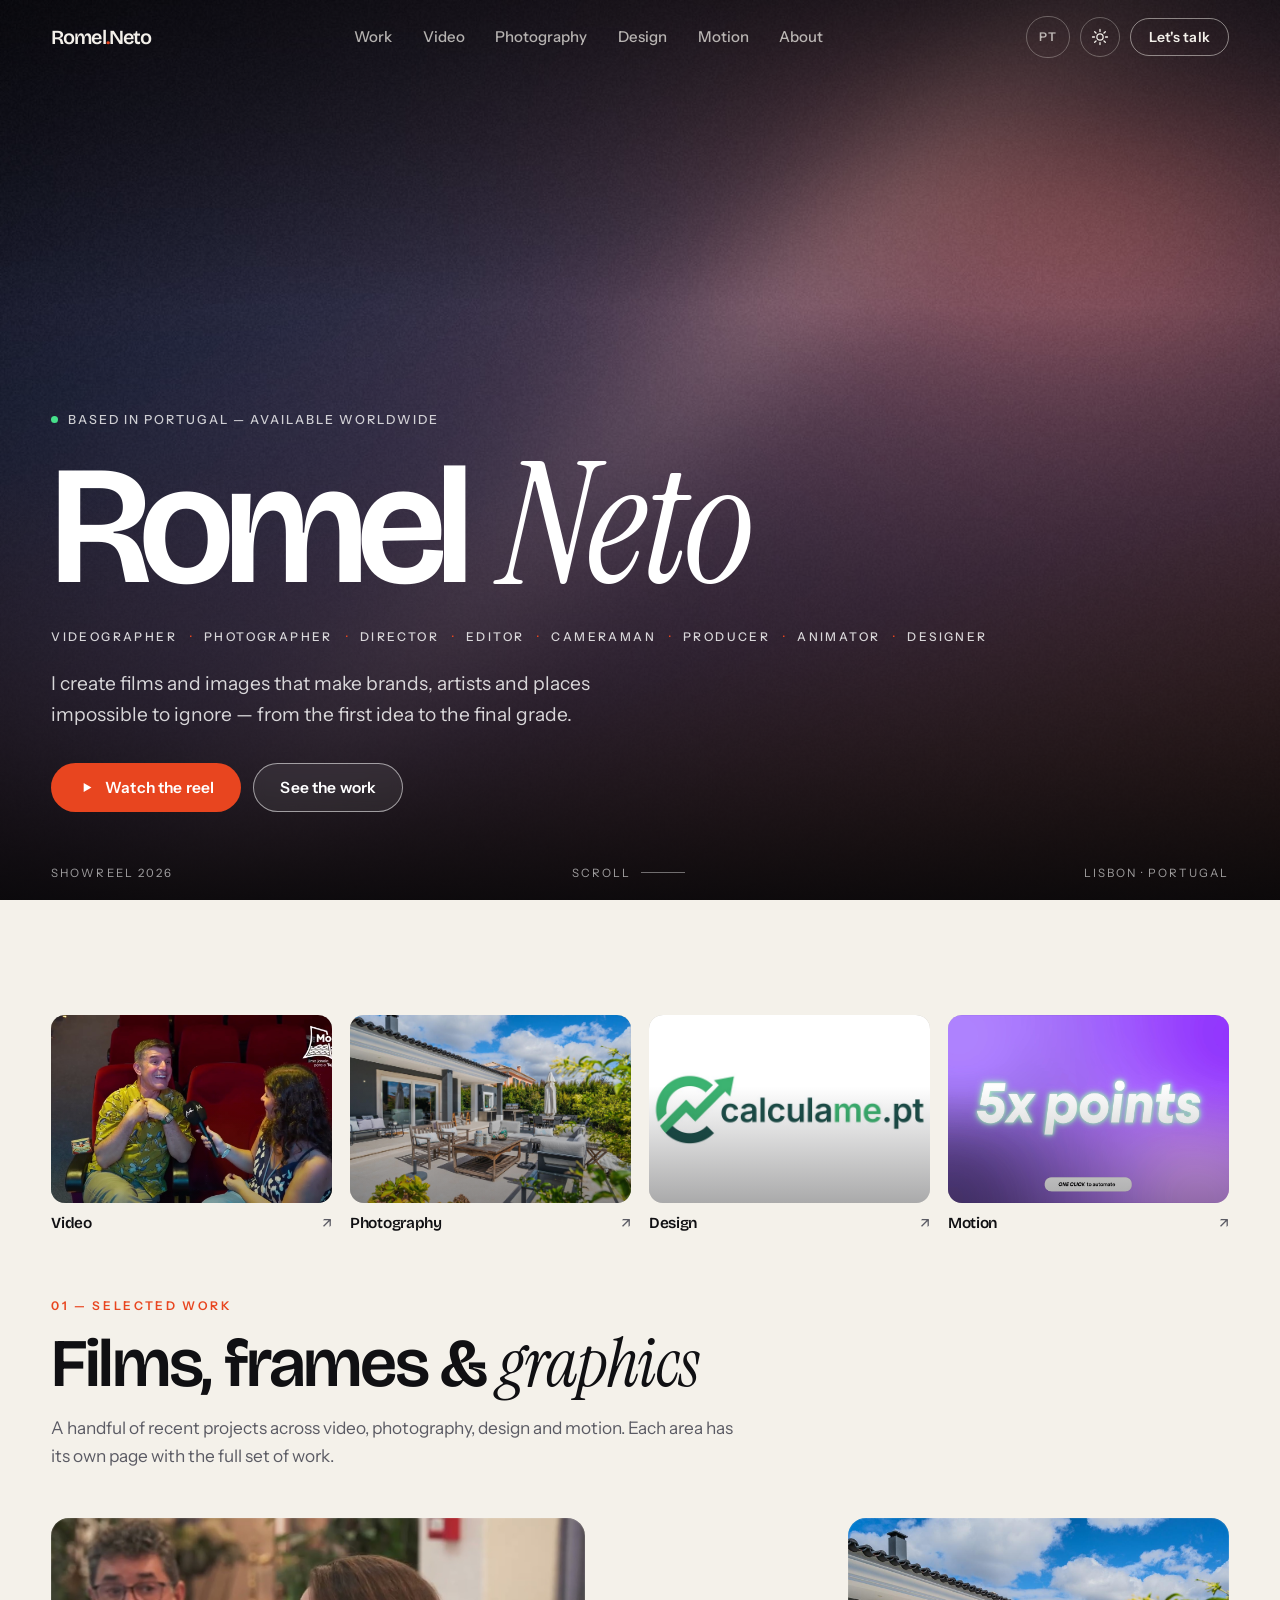
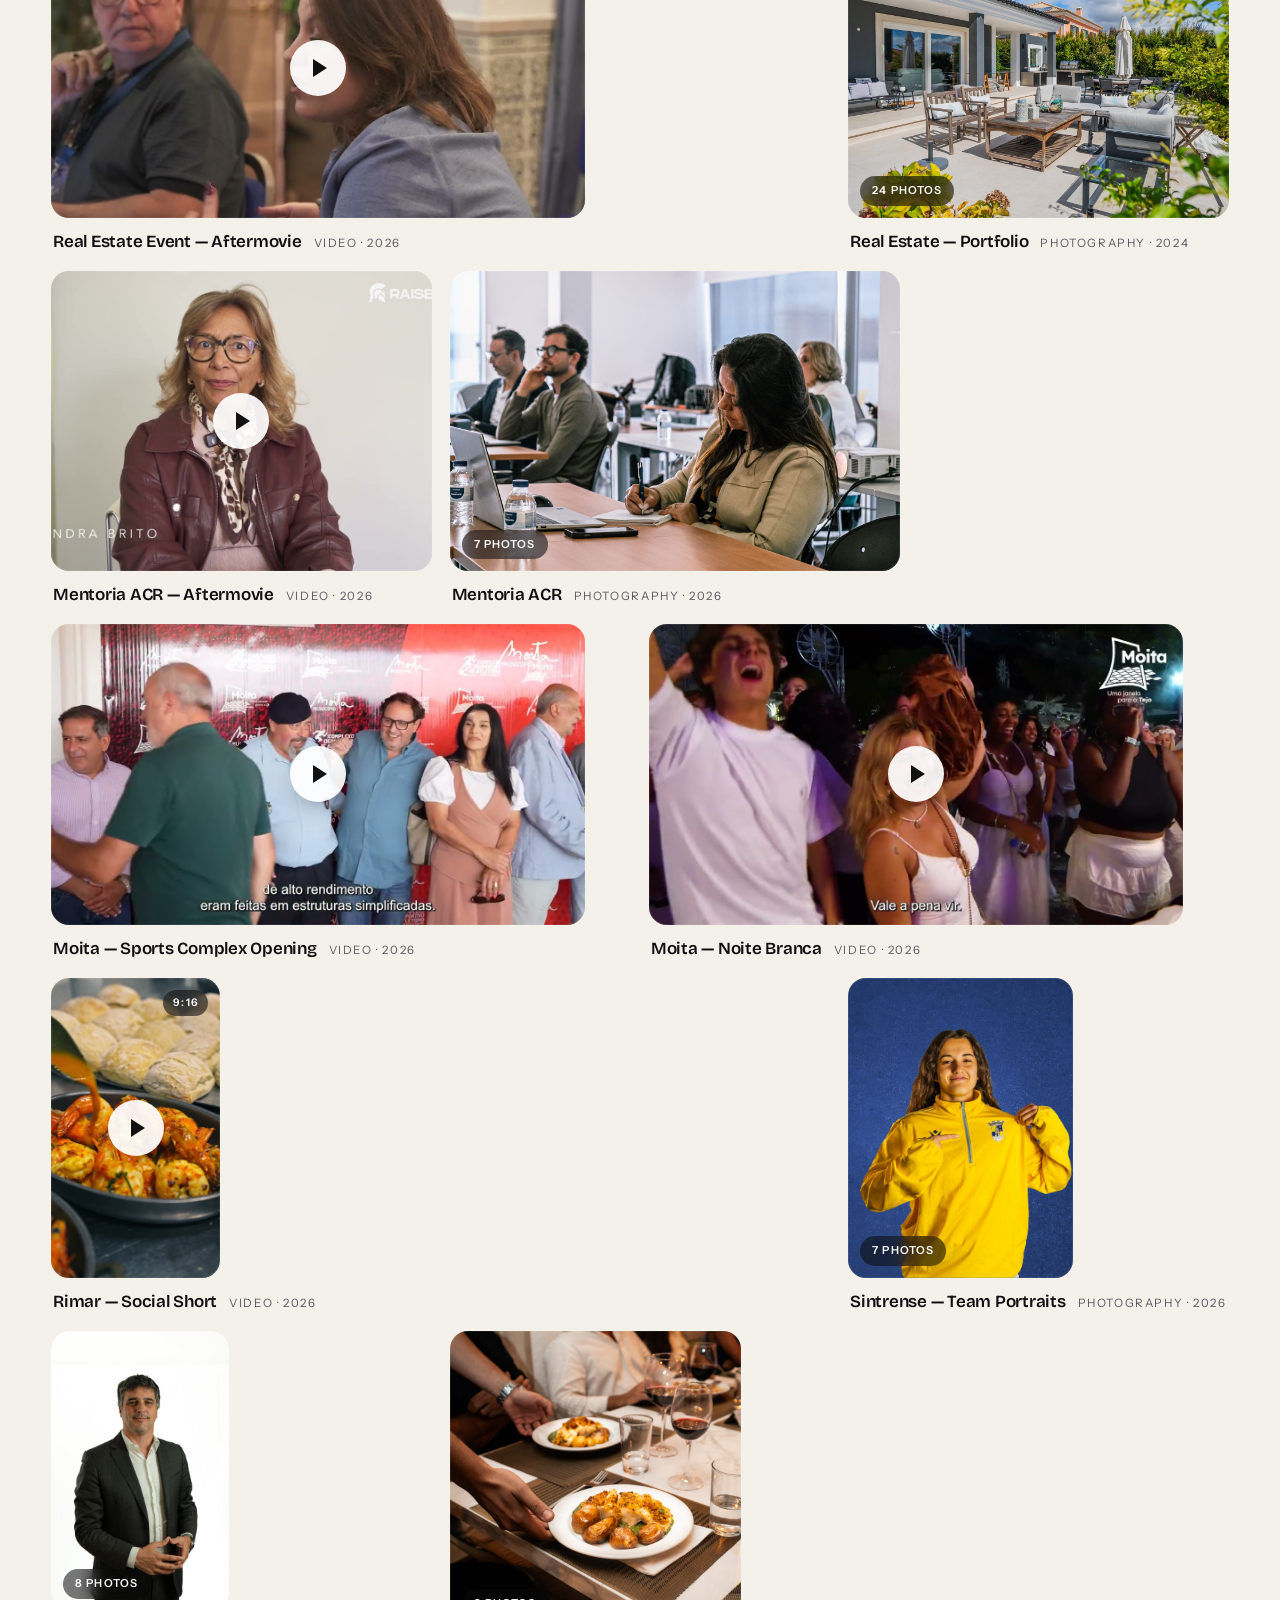
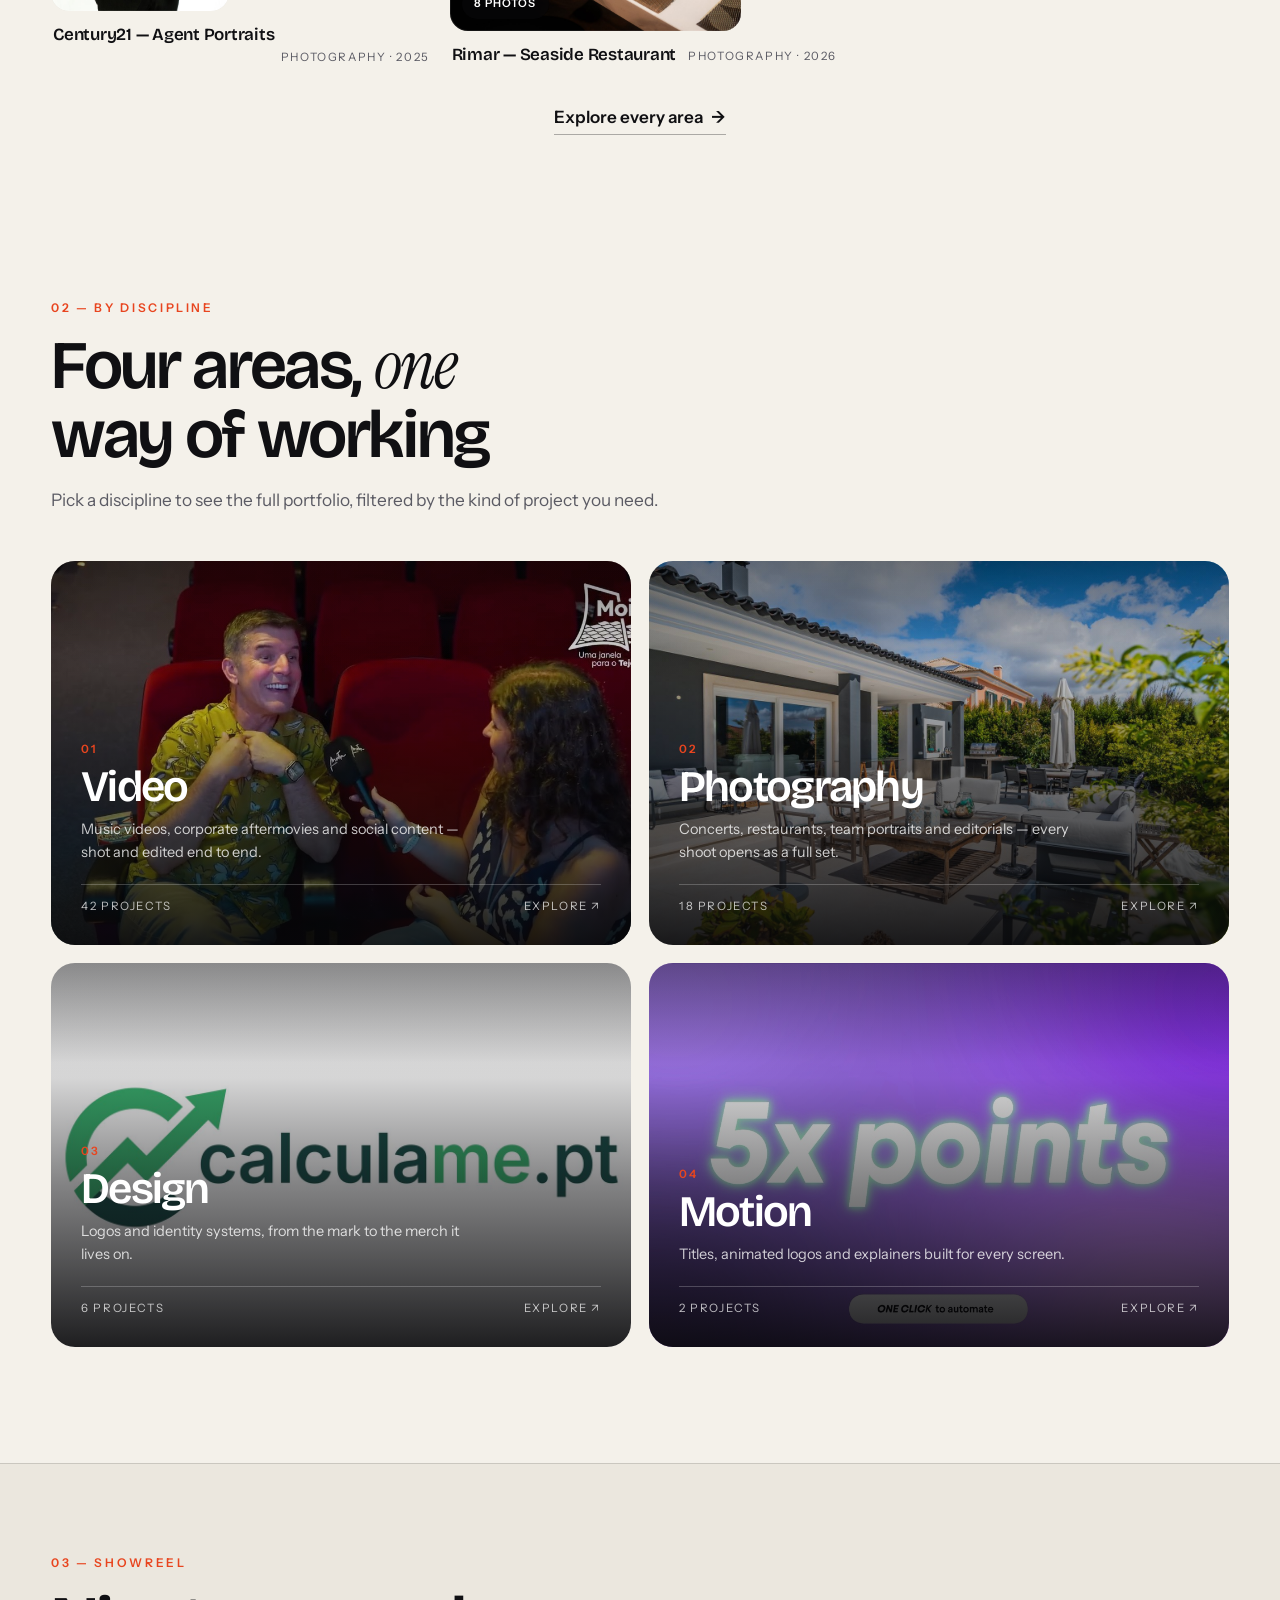
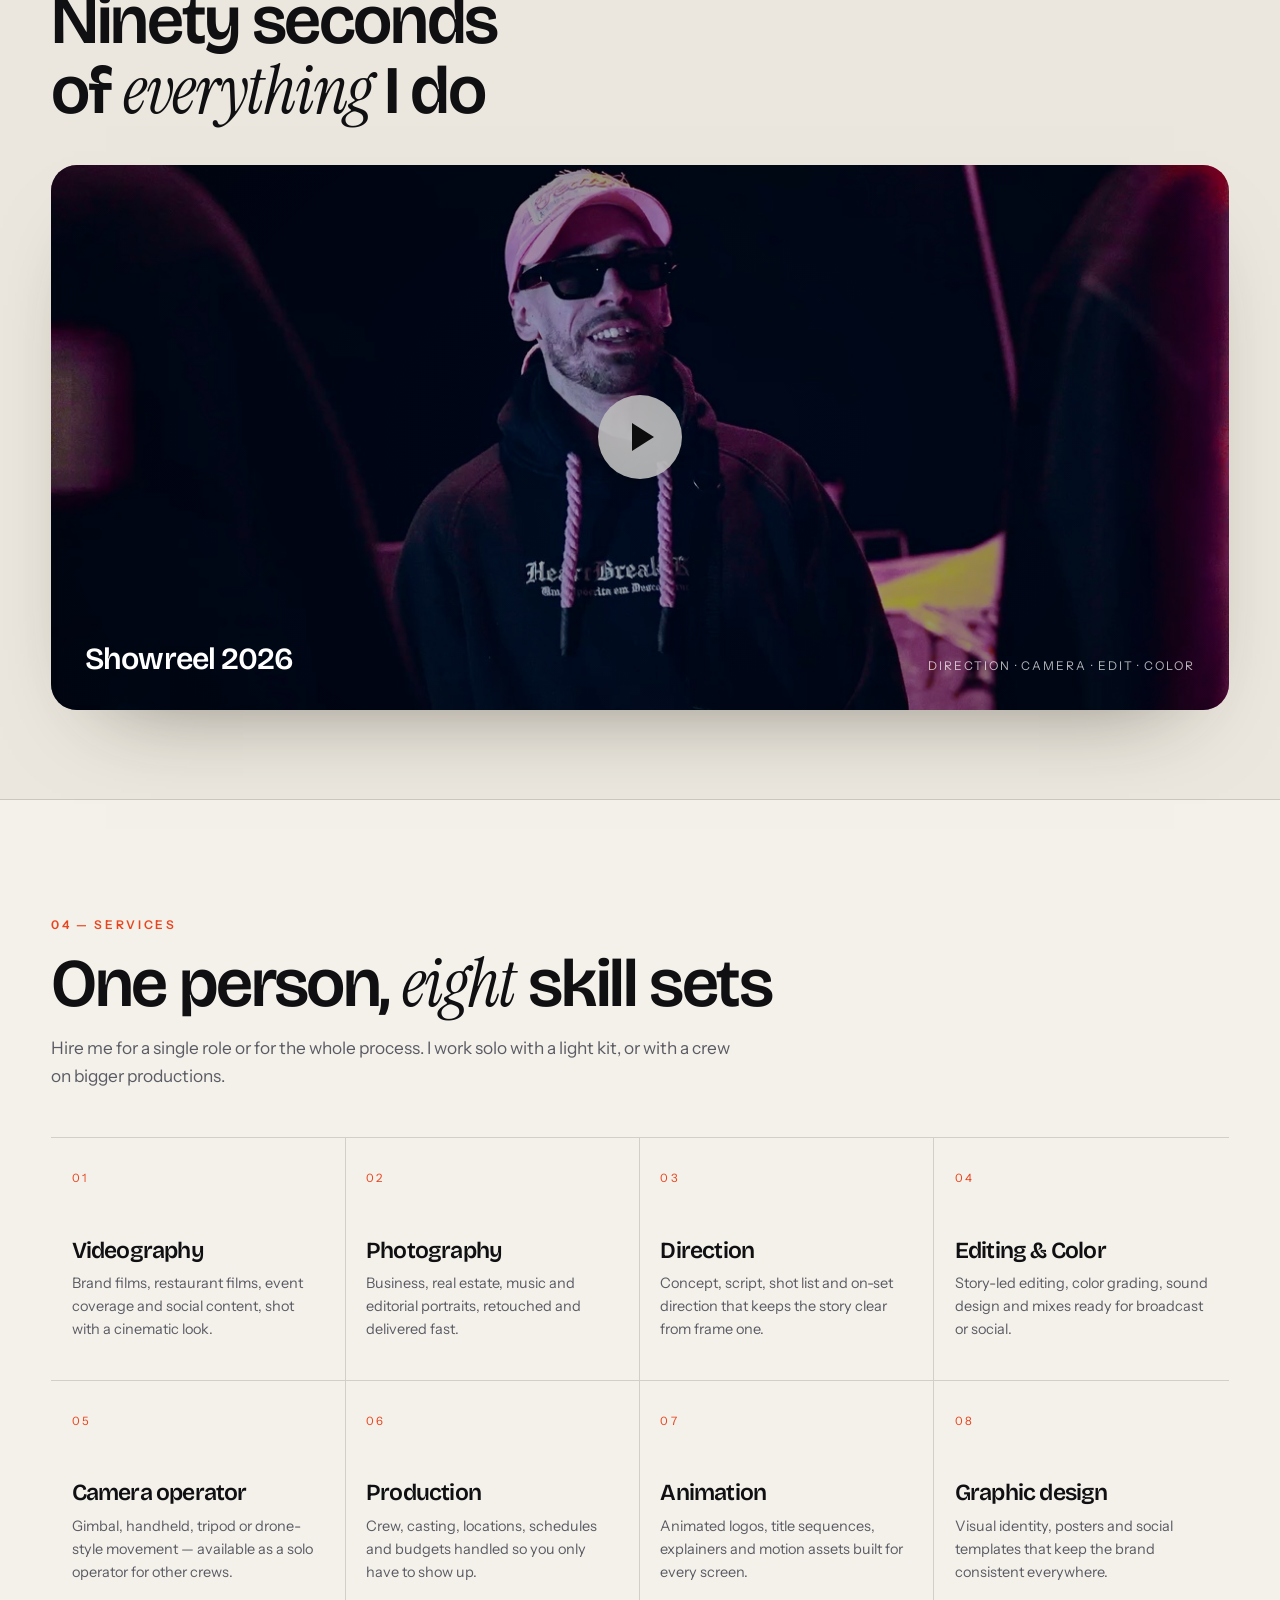
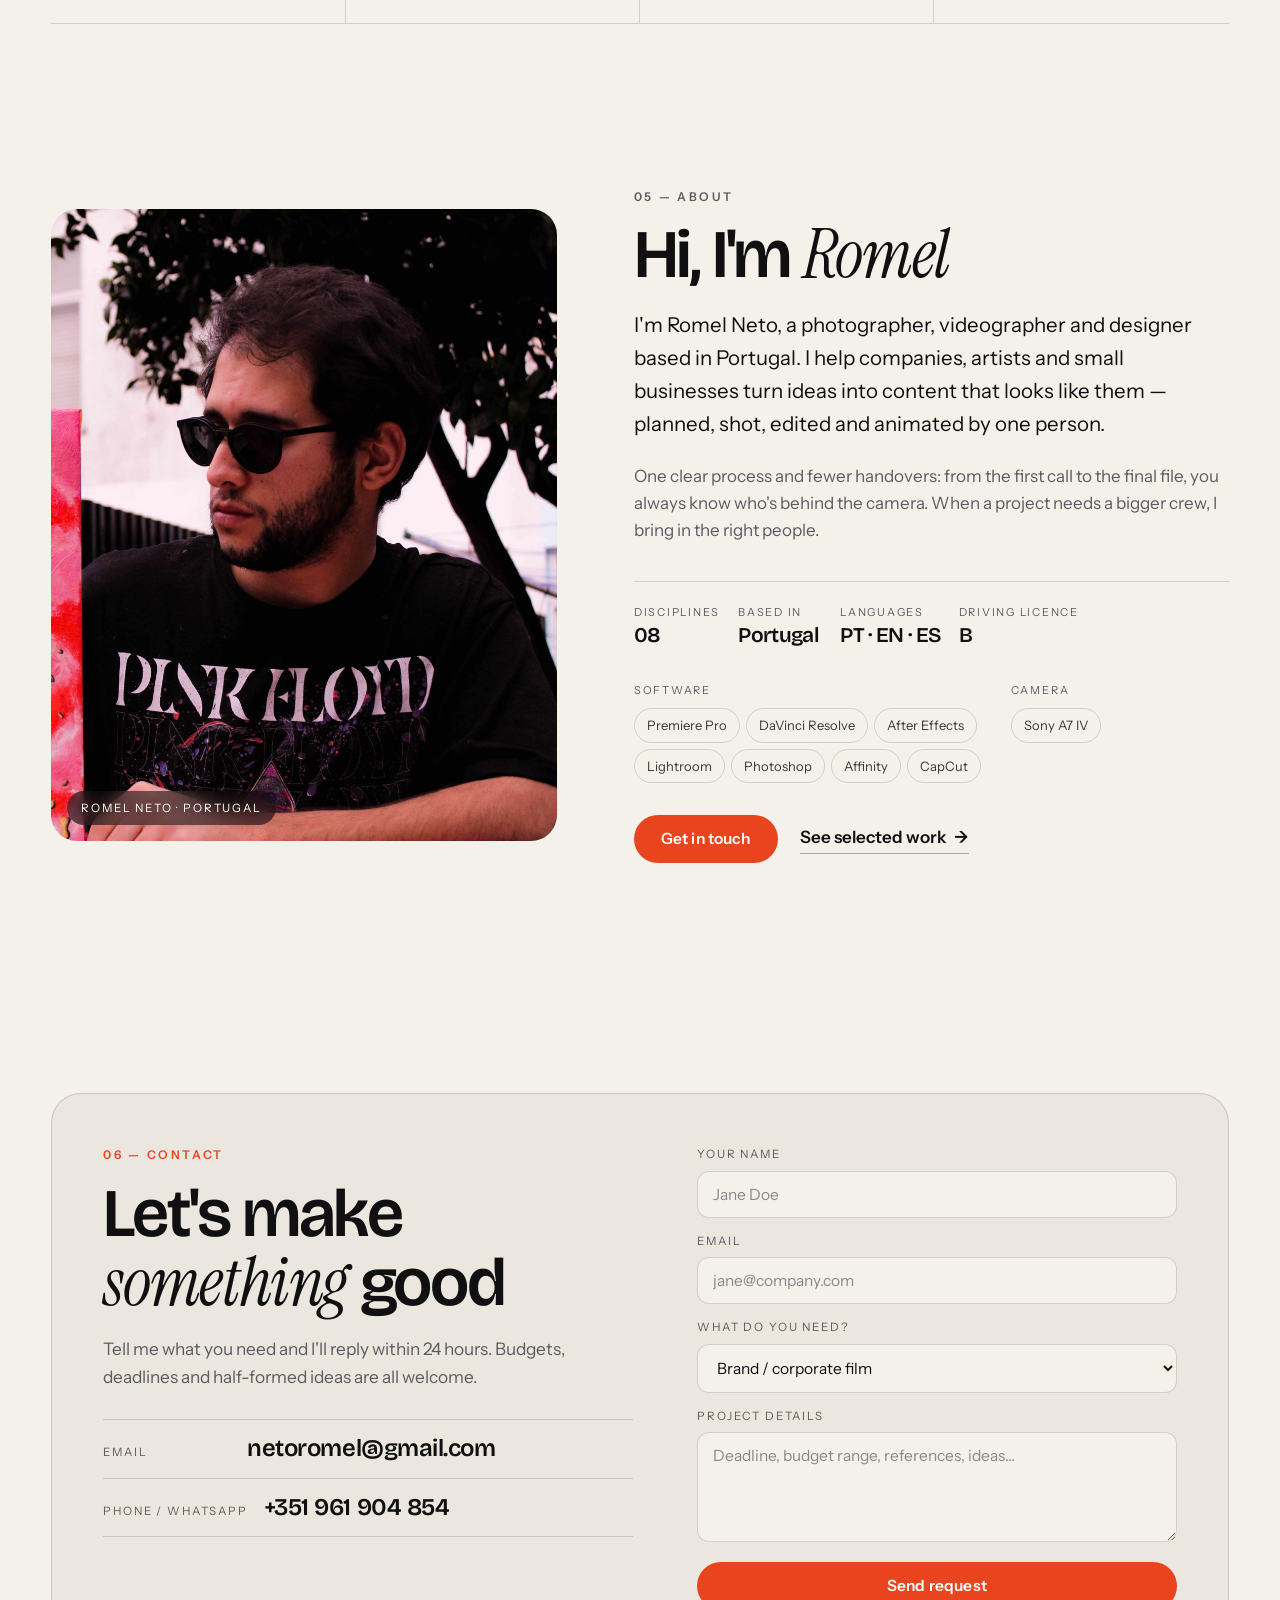
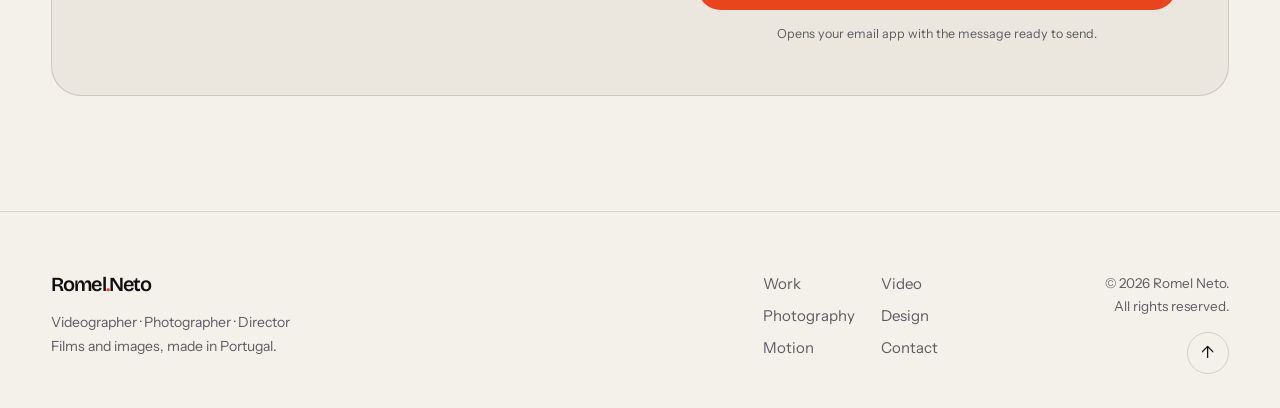
==== commit c3112fb9: "Add a Portuguese version of every page /pt/ holds Portuguese copies of the five pages, with a PT/EN " ====
--- a/index.html
+++ b/index.html
@@ -17,7 +17,9 @@
 <link rel="preconnect" href="https://fonts.googleapis.com">
 <link rel="preconnect" href="https://fonts.gstatic.com" crossorigin>
 <link rel="stylesheet" href="https://fonts.googleapis.com/css2?family=Bricolage+Grotesque:opsz,wght@12..96,400;12..96,500;12..96,600;12..96,700&family=Instrument+Sans:ital,wght@0,400;0,500;0,600;1,400&family=Instrument+Serif:ital@0;1&display=swap">
-<link rel="stylesheet" href="assets/css/styles.css?v=20261112d">
+<link rel="alternate" hreflang="en" href="https://portfolio-website.netoromel.workers.dev/">
+<link rel="alternate" hreflang="pt" href="https://portfolio-website.netoromel.workers.dev/pt/">
+<link rel="stylesheet" href="assets/css/styles.css?v=20261112e">
 </head>
 <body>
 <a class="skip" href="#work">Skip to work</a>
@@ -36,6 +38,7 @@
     </nav>
 
     <div class="head-actions">
+      <a class="lang-switch" href="pt/index.html" hreflang="pt" lang="pt" aria-label="Ver em português">PT</a>
       <button class="icon-btn" id="themeBtn" type="button" aria-label="Switch to dark theme">
         <svg class="i-moon" viewBox="0 0 24 24" aria-hidden="true"><path d="M21 12.8A8.5 8.5 0 1 1 11.2 3a7 7 0 0 0 9.8 9.8Z"/></svg>
         <svg class="i-sun" viewBox="0 0 24 24" aria-hidden="true"><circle cx="12" cy="12" r="4.2"/><path d="M12 2v2.6M12 19.4V22M2 12h2.6M19.4 12H22M4.9 4.9l1.8 1.8M17.3 17.3l1.8 1.8M19.1 4.9l-1.8 1.8M6.7 17.3l-1.8 1.8"/></svg>
@@ -240,12 +243,6 @@
             </a>
           </div>
 
-          <ul class="socials">
-            <li><a href="#" target="_blank" rel="noopener">Instagram ↗</a></li>
-            <li><a href="#" target="_blank" rel="noopener">Vimeo ↗</a></li>
-            <li><a href="#" target="_blank" rel="noopener">YouTube ↗</a></li>
-            <li><a href="#" target="_blank" rel="noopener">LinkedIn ↗</a></li>
-          </ul>
         </div>
 
         <!-- The form opens the visitor's email app (no server needed).
@@ -329,8 +326,8 @@
 
 <noscript><p class="noscript">This portfolio uses JavaScript to display the media gallery. Please enable it to see the work.</p></noscript>
 
-<script src="assets/js/projects.js?v=20261112d" defer></script>
-<script src="assets/js/ui.js?v=20261112d" defer></script>
-<script src="assets/js/main.js?v=20261112d" defer></script>
+<script src="assets/js/projects.js?v=20261112e" defer></script>
+<script src="assets/js/ui.js?v=20261112e" defer></script>
+<script src="assets/js/main.js?v=20261112e" defer></script>
 </body>
 </html>
--- a/assets/css/styles.css
+++ b/assets/css/styles.css
@@ -853,18 +853,24 @@
 }
 .direct-item:hover b { color: var(--accent); }
 
-.socials { display: flex; flex-wrap: wrap; gap: 8px; }
-.socials a {
-  display: inline-block;
-  padding: 9px 16px;
+.lang-switch {
+  display: inline-flex;
+  align-items: center;
+  justify-content: center;
+  min-width: 42px;
+  height: 42px;
+  padding: 0 12px;
   border: 1px solid var(--line);
   border-radius: 999px;
-  font-size: 13.5px;
-  font-weight: 500;
+  font-size: 12px;
+  font-weight: 600;
+  letter-spacing: .1em;
+  text-transform: uppercase;
   text-decoration: none;
-  transition: border-color .25s, color .25s, background-color .25s;
-}
-.socials a:hover { border-color: var(--text); }
+  color: color-mix(in srgb, var(--text) 72%, transparent);
+  transition: border-color .25s, color .25s;
+}
+.lang-switch:hover { border-color: var(--line-strong); color: var(--text); }
 
 .form { display: grid; gap: 14px; align-content: start; }
 .field { display: grid; gap: 7px; }
